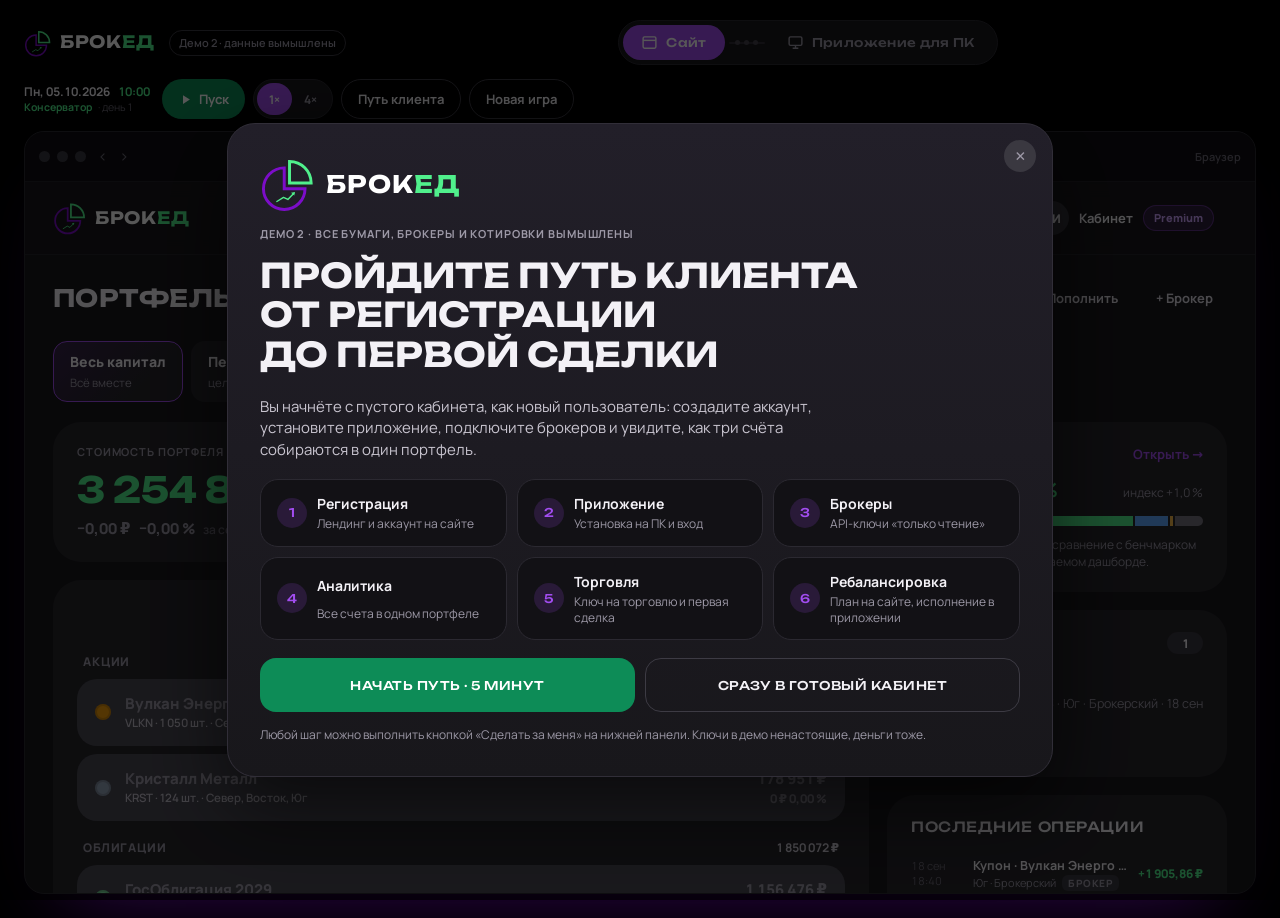
==== index.html @ c108c625 "Демо БРОКЕД: путь клиента от регистрации до первой сделки Co-Authored-By: Claude Opus 5.5 <noreply@a" ====
<!doctype html>
<html lang="ru">
<head>
<meta charset="utf-8">
<meta name="viewport" content="width=device-width,initial-scale=1,viewport-fit=cover">
<title>БрокЕд Демо 2: путь клиента</title>
<meta name="description" content="Интерактивная демонстрация БрокЕд: путь клиента от регистрации до первой сделки, сайт с аналитикой портфеля и приложение для ПК для торговли у нескольких брокеров. Все данные вымышлены.">
<link rel="stylesheet" href="fonts.css">
<link rel="stylesheet" href="app.css">
<link rel="stylesheet" href="journey.css">
</head>
<body>
<div id="app"></div>
<script src="sim.js"></script>
<script src="ui.js"></script>
<script src="web.js"></script>
<script src="desk.js"></script>
<script src="main.js"></script>
</body>
</html>
---- fonts.css ----
/* шрифты лежат рядом, чтобы демо выглядело одинаково и в артефакте, и при открытии HTML-файла */
/* cyrillic */
@font-face {
  font-family: 'JetBrains Mono';
  font-style: normal;
  font-weight: 400;
  font-display: swap;
  src: url(fonts/JetBrainsMono-cyrillic.woff2) format('woff2');
  unicode-range: U+0301, U+0400-045F, U+0490-0491, U+04B0-04B1, U+2116;
}
/* latin */
@font-face {
  font-family: 'JetBrains Mono';
  font-style: normal;
  font-weight: 400;
  font-display: swap;
  src: url(fonts/JetBrainsMono-latin.woff2) format('woff2');
  unicode-range: U+0000-00FF, U+0131, U+0152-0153, U+02BB-02BC, U+02C6, U+02DA, U+02DC, U+0304, U+0308, U+0329, U+2000-206F, U+20AC, U+2122, U+2191, U+2193, U+2212, U+2215, U+FEFF, U+FFFD;
}
/* cyrillic */
@font-face {
  font-family: 'JetBrains Mono';
  font-style: normal;
  font-weight: 600;
  font-display: swap;
  src: url(fonts/JetBrainsMono-cyrillic.woff2) format('woff2');
  unicode-range: U+0301, U+0400-045F, U+0490-0491, U+04B0-04B1, U+2116;
}
/* latin */
@font-face {
  font-family: 'JetBrains Mono';
  font-style: normal;
  font-weight: 600;
  font-display: swap;
  src: url(fonts/JetBrainsMono-latin.woff2) format('woff2');
  unicode-range: U+0000-00FF, U+0131, U+0152-0153, U+02BB-02BC, U+02C6, U+02DA, U+02DC, U+0304, U+0308, U+0329, U+2000-206F, U+20AC, U+2122, U+2191, U+2193, U+2212, U+2215, U+FEFF, U+FFFD;
}
/* cyrillic */
@font-face {
  font-family: 'Manrope';
  font-style: normal;
  font-weight: 400;
  font-display: swap;
  src: url(fonts/Manrope-cyrillic.woff2) format('woff2');
  unicode-range: U+0301, U+0400-045F, U+0490-0491, U+04B0-04B1, U+2116;
}
/* latin */
@font-face {
  font-family: 'Manrope';
  font-style: normal;
  font-weight: 400;
  font-display: swap;
  src: url(fonts/Manrope-latin.woff2) format('woff2');
  unicode-range: U+0000-00FF, U+0131, U+0152-0153, U+02BB-02BC, U+02C6, U+02DA, U+02DC, U+0304, U+0308, U+0329, U+2000-206F, U+20AC, U+2122, U+2191, U+2193, U+2212, U+2215, U+FEFF, U+FFFD;
}
/* cyrillic */
@font-face {
  font-family: 'Manrope';
  font-style: normal;
  font-weight: 500;
  font-display: swap;
  src: url(fonts/Manrope-cyrillic.woff2) format('woff2');
  unicode-range: U+0301, U+0400-045F, U+0490-0491, U+04B0-04B1, U+2116;
}
/* latin */
@font-face {
  font-family: 'Manrope';
  font-style: normal;
  font-weight: 500;
  font-display: swap;
  src: url(fonts/Manrope-latin.woff2) format('woff2');
  unicode-range: U+0000-00FF, U+0131, U+0152-0153, U+02BB-02BC, U+02C6, U+02DA, U+02DC, U+0304, U+0308, U+0329, U+2000-206F, U+20AC, U+2122, U+2191, U+2193, U+2212, U+2215, U+FEFF, U+FFFD;
}
/* cyrillic */
@font-face {
  font-family: 'Manrope';
  font-style: normal;
  font-weight: 600;
  font-display: swap;
  src: url(fonts/Manrope-cyrillic.woff2) format('woff2');
  unicode-range: U+0301, U+0400-045F, U+0490-0491, U+04B0-04B1, U+2116;
}
/* latin */
@font-face {
  font-family: 'Manrope';
  font-style: normal;
  font-weight: 600;
  font-display: swap;
  src: url(fonts/Manrope-latin.woff2) format('woff2');
  unicode-range: U+0000-00FF, U+0131, U+0152-0153, U+02BB-02BC, U+02C6, U+02DA, U+02DC, U+0304, U+0308, U+0329, U+2000-206F, U+20AC, U+2122, U+2191, U+2193, U+2212, U+2215, U+FEFF, U+FFFD;
}
/* cyrillic */
@font-face {
  font-family: 'Manrope';
  font-style: normal;
  font-weight: 700;
  font-display: swap;
  src: url(fonts/Manrope-cyrillic.woff2) format('woff2');
  unicode-range: U+0301, U+0400-045F, U+0490-0491, U+04B0-04B1, U+2116;
}
/* latin */
@font-face {
  font-family: 'Manrope';
  font-style: normal;
  font-weight: 700;
  font-display: swap;
  src: url(fonts/Manrope-latin.woff2) format('woff2');
  unicode-range: U+0000-00FF, U+0131, U+0152-0153, U+02BB-02BC, U+02C6, U+02DA, U+02DC, U+0304, U+0308, U+0329, U+2000-206F, U+20AC, U+2122, U+2191, U+2193, U+2212, U+2215, U+FEFF, U+FFFD;
}
/* cyrillic */
@font-face {
  font-family: 'Manrope';
  font-style: normal;
  font-weight: 800;
  font-display: swap;
  src: url(fonts/Manrope-cyrillic.woff2) format('woff2');
  unicode-range: U+0301, U+0400-045F, U+0490-0491, U+04B0-04B1, U+2116;
}
/* latin */
@font-face {
  font-family: 'Manrope';
  font-style: normal;
  font-weight: 800;
  font-display: swap;
  src: url(fonts/Manrope-latin.woff2) format('woff2');
  unicode-range: U+0000-00FF, U+0131, U+0152-0153, U+02BB-02BC, U+02C6, U+02DA, U+02DC, U+0304, U+0308, U+0329, U+2000-206F, U+20AC, U+2122, U+2191, U+2193, U+2212, U+2215, U+FEFF, U+FFFD;
}
/* cyrillic */
@font-face {
  font-family: 'Unbounded';
  font-style: normal;
  font-weight: 500;
  font-display: swap;
  src: url(fonts/Unbounded-cyrillic.woff2) format('woff2');
  unicode-range: U+0301, U+0400-045F, U+0490-0491, U+04B0-04B1, U+2116;
}
/* latin */
@font-face {
  font-family: 'Unbounded';
  font-style: normal;
  font-weight: 500;
  font-display: swap;
  src: url(fonts/Unbounded-latin.woff2) format('woff2');
  unicode-range: U+0000-00FF, U+0131, U+0152-0153, U+02BB-02BC, U+02C6, U+02DA, U+02DC, U+0304, U+0308, U+0329, U+2000-206F, U+20AC, U+2122, U+2191, U+2193, U+2212, U+2215, U+FEFF, U+FFFD;
}
/* cyrillic */
@font-face {
  font-family: 'Unbounded';
  font-style: normal;
  font-weight: 700;
  font-display: swap;
  src: url(fonts/Unbounded-cyrillic.woff2) format('woff2');
  unicode-range: U+0301, U+0400-045F, U+0490-0491, U+04B0-04B1, U+2116;
}
/* latin */
@font-face {
  font-family: 'Unbounded';
  font-style: normal;
  font-weight: 700;
  font-display: swap;
  src: url(fonts/Unbounded-latin.woff2) format('woff2');
  unicode-range: U+0000-00FF, U+0131, U+0152-0153, U+02BB-02BC, U+02C6, U+02DA, U+02DC, U+0304, U+0308, U+0329, U+2000-206F, U+20AC, U+2122, U+2191, U+2193, U+2212, U+2215, U+FEFF, U+FFFD;
}
---- app.css ----
/* Layout: чёрная сцена; сверху панель демо с переключателем; ниже одно из двух «окон» –
   браузер с сайтом (мягкие панели, крупные скругления) или окно приложения (плотный терминал). */
:root {
  --bg: #000000;
  --site: #19181C;  --card: #27262B;  --card-2: #313036;  --line: #3A3840;
  --term: #0B0A0E;  --pane: #121116;  --pane-2: #1A1920;  --tline: #25232C;
  --text: #F3F1F6;  --muted: #9D99A7;  --faint: #6C6875;
  --purple: #7C0DC9; --violet: #A24DF0; --violet-soft: rgba(162, 77, 240, .16);
  --green: #50F08C; --green-btn: #0D8C57; --green-soft: rgba(80, 240, 140, .12);
  --red: #FF5A6E; --red-soft: rgba(255, 90, 110, .13); --amber: #F7B84B; --blue: #5EA8FF;
  --f-display: 'Unbounded', 'Manrope', system-ui, sans-serif;
  --f-body: 'Manrope', system-ui, -apple-system, 'Segoe UI', Roboto, sans-serif;
  --f-mono: 'JetBrains Mono', ui-monospace, SFMono-Regular, Menlo, Consolas, monospace;
  --r-card: 28px; --r-btn: 16px;
  --frame-h: clamp(660px, calc(100vh - 96px), 1000px);
  color-scheme: dark;
}
[hidden] { display: none !important; }
html, body { background: var(--bg); color: var(--text); height: auto; }
body { font-family: var(--f-body); font-size: 14px; line-height: 1.45; -webkit-font-smoothing: antialiased; }
button, input, select { font: inherit; color: inherit; }
button { cursor: pointer; background: none; border: 0; padding: 0; }
button:disabled { cursor: not-allowed; opacity: .45; }
:focus-visible { outline: 2px solid var(--green); outline-offset: 2px; }
h1, h2, h3, h4 { margin: 0; text-wrap: balance; }
p { margin: 0; }
.num { font-variant-numeric: tabular-nums; }
.up { color: var(--green); } .down { color: var(--red); } .flat { color: var(--muted); } .warn { color: var(--amber); }
.muted { color: var(--muted); } .small { font-size: 12px; } .center { text-align: center; }
.eyebrow { display: block; font-size: 11px; font-weight: 700; letter-spacing: .08em; text-transform: uppercase; color: var(--muted); }
.empty { color: var(--muted); padding: 18px 4px; text-align: center; }
.link { color: var(--violet); font-weight: 700; font-size: 13px; }
.link:hover { color: #C18BFF; }
.sr-only { position: absolute; width: 1px; height: 1px; overflow: hidden; clip: rect(0 0 0 0); }
.wordmark { font-family: var(--f-display); font-weight: 700; letter-spacing: .04em; font-size: 17px; color: #fff; }
.wordmark b { color: var(--green); font-weight: 700; }
#app { padding-inline: 16px; padding-block: 0 16px; max-width: 1560px; margin: 0 auto; }

/* ---------- панель демо ---------- */
.demo-bar { display: flex; align-items: center; gap: 14px; flex-wrap: wrap; padding-block: 12px; position: sticky; top: env(safe-area-inset-top, 0px); z-index: 30; background: var(--bg); }
.db-brand { display: flex; align-items: center; gap: 8px; }
.db-demo { margin-left: 6px; font-size: 11px; font-weight: 700; padding: 4px 9px; border-radius: 99px; color: var(--amber); background: rgba(247, 184, 75, .12); border: 1px solid rgba(247, 184, 75, .35); white-space: nowrap; }
.db-switch { display: flex; align-items: center; gap: 0; margin-inline: auto; background: #141317; border: 1px solid #2B2931; border-radius: 99px; padding: 4px; }
.db-switch > button { display: flex; align-items: center; gap: 8px; padding: 9px 18px; border-radius: 99px; font-family: var(--f-display); font-size: 12px; font-weight: 500; letter-spacing: .03em; color: var(--muted); position: relative; transition: background .2s, color .2s; }
.db-switch > button svg { width: 17px; height: 17px; }
.db-switch > button.on { background: var(--violet); color: #fff; }
.db-switch > button:not(.on):hover { color: #fff; }
.db-switch em { position: absolute; top: -4px; right: -2px; min-width: 18px; height: 18px; border-radius: 9px; background: var(--green); color: #052; font: 700 11px/18px var(--f-body); text-align: center; padding: 0 5px; }
.sync-link { display: flex; gap: 4px; padding: 0 10px; }
.sync-link i { width: 5px; height: 5px; border-radius: 50%; background: #3B3942; }
.sync-link.pulse i { animation: syncdot .9s ease-out; }
.sync-link.pulse i:nth-child(2) { animation-delay: .12s; } .sync-link.pulse i:nth-child(3) { animation-delay: .24s; }
@keyframes syncdot { 0% { background: #3B3942; transform: scale(1); } 40% { background: var(--green); transform: scale(1.7); } 100% { background: #3B3942; transform: scale(1); } }
.db-ctl { display: flex; align-items: center; gap: 8px; flex-wrap: wrap; }
.db-clock { display: grid; grid-template-columns: auto auto; column-gap: 8px; align-items: baseline; font-size: 12px; padding-right: 4px; }
.db-clock b { font-weight: 700; } .db-clock span { color: var(--green); font-family: var(--f-mono); font-weight: 600; }
.db-clock small { grid-column: 1 / -1; color: var(--faint); font-size: 10.5px; display: flex; align-items: center; gap: 6px; }
.db-clock small i { display: block; height: 3px; background: var(--violet); border-radius: 2px; max-width: 70px; flex: none; }
.db-btn { display: inline-flex; align-items: center; gap: 6px; height: 34px; padding: 0 13px; border-radius: 10px; background: var(--green-btn); color: #fff; font-weight: 700; font-size: 12.5px; }
.db-btn svg { width: 15px; height: 15px; }
.db-btn.ghost { background: #1A191E; border: 1px solid #2D2B33; color: var(--text); }
.db-btn.ghost:hover { border-color: var(--violet); }
.db-speed { display: inline-flex; background: #1A191E; border: 1px solid #2D2B33; border-radius: 10px; padding: 3px; }
.db-speed button { height: 26px; padding: 0 9px; border-radius: 7px; font-weight: 700; font-size: 12px; color: var(--muted); }
.db-speed button.on { background: #34323A; color: #fff; }

/* ---------- сцена и окна ---------- */
.stage { position: relative; }
.stage.flip > section:not([hidden]) { animation: flipin .32s cubic-bezier(.2, .8, .2, 1); }
@keyframes flipin { from { opacity: 0; transform: translateY(8px) scale(.995); } to { opacity: 1; transform: none; } }
.browser, .appwin { position: relative; height: var(--frame-h); display: flex; flex-direction: column; overflow: hidden; }

/* браузер */
.browser { border-radius: 16px; border: 1px solid #2A2930; background: var(--site); box-shadow: 0 30px 80px -40px rgba(124, 13, 201, .5); }
.br-bar { display: flex; align-items: center; gap: 12px; padding: 9px 14px; background: #0F0E12; border-bottom: 1px solid #222027; flex: none; }
.br-dots, .aw-dots { display: flex; gap: 7px; }
.br-dots i, .aw-dots i { width: 11px; height: 11px; border-radius: 50%; background: #3A3841; }
.br-nav { color: var(--faint); font-size: 16px; letter-spacing: 4px; }
.br-url { flex: 1; max-width: 520px; margin-inline: auto; display: flex; align-items: center; gap: 8px; background: #1C1B20; border-radius: 9px; padding: 6px 12px; font-size: 13px; color: var(--muted); min-width: 0; }
.br-url svg { color: var(--green); flex: none; }
.br-url span { white-space: nowrap; overflow: hidden; text-overflow: ellipsis; } .br-url b { color: var(--text); font-weight: 600; }
.br-kind, .aw-kind { font-size: 11px; color: var(--faint); font-weight: 600; }
.site { flex: 1; overflow: auto; position: relative; }
.site-head { position: sticky; top: 0; z-index: 5; display: flex; align-items: center; gap: 18px; padding: 14px 28px; background: rgba(25, 24, 28, .92); backdrop-filter: blur(8px); border-bottom: 1px solid #25242A; }
.site-logo { display: flex; align-items: center; gap: 8px; text-decoration: none; }
.site-nav { display: flex; gap: 4px; margin-inline: auto; flex-wrap: wrap; }
.site-nav button { font-family: var(--f-display); font-size: 12.5px; font-weight: 500; text-transform: uppercase; letter-spacing: .04em; padding: 9px 16px; border-radius: 99px; color: #D9D6DE; }
.site-nav button:hover { color: #fff; background: #26252A; }
.site-nav button.on { background: #45434B; color: #fff; }
.site-user { display: flex; align-items: center; gap: 10px; }
.plan-badge { font-size: 11px; font-weight: 800; padding: 4px 10px; border-radius: 99px; background: var(--violet-soft); color: #CDA3FF; border: 1px solid rgba(162, 77, 240, .4); }
.avatar { width: 34px; height: 34px; border-radius: 50%; display: grid; place-items: center; background: #36343C; font-weight: 800; font-size: 12px; }
.site-view { padding: 22px 28px 40px; max-width: 1240px; margin: 0 auto; display: flex; flex-direction: column; gap: 18px; }

/* общие элементы сайта */
.btn-g { display: inline-flex; align-items: center; justify-content: center; gap: 8px; min-height: 46px; padding: 0 24px; border-radius: var(--r-btn); background: var(--green-btn); color: #fff; font-family: var(--f-display); font-size: 12px; font-weight: 500; text-transform: uppercase; letter-spacing: .04em; transition: background .15s, transform .15s; }
.btn-g:hover:not(:disabled) { background: #10A566; }
.btn-g:active:not(:disabled) { transform: translateY(1px); }
.btn-g.ghost { background: transparent; border: 1.5px solid #3D3B44; color: var(--text); }
.btn-g.ghost:hover:not(:disabled) { border-color: var(--green); background: transparent; }
.btn-g.big { min-height: 54px; padding: 0 28px; }
.btn-g.sm { min-height: 36px; padding: 0 16px; font-size: 11px; }
.btn-g.wide { width: 100%; }
.card { background: var(--card); border-radius: var(--r-card); padding: 22px 24px; min-width: 0; }
.card.flush { padding: 6px 0; overflow: hidden; }
.card-head { display: flex; align-items: center; gap: 12px; justify-content: space-between; margin-bottom: 14px; flex-wrap: wrap; }
.card-head.center { justify-content: center; }
.card-head h2, .page-head h2 { font-family: var(--f-display); font-size: 14px; font-weight: 500; text-transform: uppercase; letter-spacing: .04em; }
.count { min-width: 22px; height: 22px; padding: 0 7px; border-radius: 11px; background: #3A3840; font-size: 12px; font-weight: 800; display: grid; place-items: center; }
.seg { display: inline-flex; gap: 2px; background: #1E1D22; border-radius: 99px; padding: 3px; flex-wrap: wrap; }
.seg button { padding: 7px 14px; border-radius: 99px; font-size: 12.5px; font-weight: 700; color: var(--muted); }
.seg button:hover { color: #fff; }
.seg button.on { background: var(--violet); color: #fff; }
.seg.pills { background: transparent; gap: 6px; }
.seg.pills button { text-transform: uppercase; letter-spacing: .04em; font-size: 12px; }
.seg.small button { padding: 5px 11px; font-size: 11.5px; }
.page-head { display: flex; align-items: flex-end; justify-content: space-between; gap: 16px; flex-wrap: wrap; }
.page-head h1 { font-family: var(--f-display); font-weight: 700; font-size: clamp(22px, 2.6vw, 30px); text-transform: uppercase; letter-spacing: .02em; margin-top: 4px; }
.lead { color: #C9C5D0; max-width: 68ch; margin-top: 8px; font-size: 15px; }

/* портфель */
.w-top { display: flex; align-items: center; justify-content: space-between; gap: 16px; flex-wrap: wrap; }
.w-actions { display: flex; gap: 10px; flex-wrap: wrap; }
.w-pf-name { text-align: right; } .w-pf-name b { font-family: var(--f-display); font-size: 15px; font-weight: 500; }
.w-filters { display: flex; flex-direction: column; gap: 8px; }
.frow { display: flex; align-items: center; gap: 6px 10px; flex-wrap: wrap; }
.flabel { font-size: 11px; font-weight: 700; text-transform: uppercase; letter-spacing: .07em; color: var(--faint); width: 140px; flex: none; }
.fgroup { display: inline-flex; align-items: center; gap: 4px; padding: 3px; border-radius: 99px; background: #201F24; }
.fchip { padding: 6px 12px; border-radius: 99px; font-size: 12.5px; font-weight: 600; color: var(--muted); border: 1px solid transparent; white-space: nowrap; }
.fchip:hover { color: #fff; }
.fchip.on { background: #3A3841; color: #fff; }
.fchip.broker { font-weight: 800; color: var(--c); }
.fchip.broker::before { content: ''; display: inline-block; width: 8px; height: 8px; border-radius: 50%; background: var(--c); margin-right: 6px; }
.fchip.cls { background: #201F24; }
.fchip.cls.on { background: color-mix(in srgb, var(--c) 22%, #201F24); border-color: color-mix(in srgb, var(--c) 55%, transparent); color: #fff; }
.fchip.nosync { color: var(--faint); text-decoration: line-through; text-decoration-color: rgba(255, 255, 255, .25); }
.freset { font-size: 12px; font-weight: 700; color: var(--violet); padding: 6px 8px; }
.w-grid { display: grid; grid-template-columns: minmax(0, 1fr) 340px; gap: 18px; align-items: start; }
.w-main, .w-side { display: flex; flex-direction: column; gap: 18px; min-width: 0; }
.stats { display: grid; grid-template-columns: minmax(220px, auto) 1fr; gap: 20px 32px; align-items: center; }
.st-value { font-family: var(--f-display); font-weight: 700; font-size: clamp(26px, 3vw, 36px); color: var(--green); margin-top: 4px; letter-spacing: -.01em; white-space: nowrap; }
.st-chg { font-weight: 800; font-size: 15px; margin-top: 2px; } .st-chg span { margin-left: 6px; } .st-chg em { font-style: normal; font-weight: 600; color: var(--faint); font-size: 12px; margin-left: 4px; }
.st-chg.flat { color: var(--muted); }
.st-grid { display: grid; grid-template-columns: repeat(3, minmax(0, 1fr)); gap: 14px 18px; }
.st { display: flex; flex-direction: column; gap: 2px; min-width: 0; }
.st span { font-size: 11.5px; color: var(--muted); font-weight: 600; }
.st b { font-size: 16px; font-weight: 800; white-space: nowrap; }
.st small { color: var(--faint); font-size: 11.5px; }
.legend { display: flex; gap: 16px; flex-wrap: wrap; align-items: center; font-size: 12px; color: #CFCBD6; margin: -4px 0 8px; }
.legend span { display: inline-flex; align-items: center; gap: 6px; }
.legend i { display: inline-block; width: 16px; height: 3px; border-radius: 2px; }
.legend .leg-note { color: var(--faint); margin-left: auto; }
.chart-wrap { position: relative; height: 270px; background: #1D1C21; border-radius: 16px; padding: 6px; }
.chart-wrap.small { height: 220px; }
.chart-wrap canvas { width: 100%; height: 100%; display: block; }
.chart-tip { position: absolute; pointer-events: none; background: #0F0E12; border: 1px solid #36343C; border-radius: 10px; padding: 8px 10px; font-size: 12px; min-width: 170px; box-shadow: 0 8px 24px rgba(0, 0, 0, .5); }
.chart-tip div { display: flex; align-items: center; gap: 6px; } .chart-tip i { width: 8px; height: 8px; border-radius: 50%; }
.chart-tip b { margin-left: auto; padding-left: 12px; font-variant-numeric: tabular-nums; }
.tip-date { color: var(--muted); margin-bottom: 4px; font-weight: 700; }
.periods { display: grid; grid-template-columns: repeat(4, 1fr); gap: 6px; margin-top: 12px; }
.periods button { display: flex; flex-direction: column; align-items: center; gap: 2px; padding: 8px 6px; border-radius: 12px; font-size: 11.5px; font-weight: 700; text-transform: uppercase; letter-spacing: .04em; color: var(--muted); }
.periods button b { font-size: 13px; letter-spacing: 0; }
.periods button.on { background: var(--purple); color: #fff; }
.periods button.on b { color: #fff; }
.pgroup + .pgroup { margin-top: 18px; }
.pgroup-h { display: flex; justify-content: space-between; align-items: baseline; padding: 0 6px 8px; font-size: 12px; font-weight: 800; text-transform: uppercase; letter-spacing: .07em; color: var(--muted); }
.pgroup-h b { color: #CFCBD6; letter-spacing: 0; }
.pcard { width: 100%; display: flex; align-items: center; gap: 14px; text-align: left; padding: 14px 18px; border-radius: 20px; background: #4A4953; margin-bottom: 8px; transition: transform .15s, filter .15s; }
.pcard:hover { transform: translateX(2px); filter: brightness(1.08); }
.pcard.up { background: linear-gradient(90deg, #4C4B55 0%, #23472F 100%); }
.pcard.down { background: linear-gradient(90deg, #4C4B55 0%, #532228 100%); }
.pdot { width: 16px; height: 16px; border-radius: 50%; flex: none; box-shadow: inset 0 0 0 2px rgba(0, 0, 0, .15); }
.pdot.big { width: 28px; height: 28px; }
.pname { flex: 1; min-width: 0; display: flex; flex-direction: column; }
.pname b { font-weight: 800; font-size: 15px; white-space: nowrap; overflow: hidden; text-overflow: ellipsis; }
.pname small { font-size: 11.5px; color: #C2BECA; font-weight: 600; white-space: nowrap; overflow: hidden; text-overflow: ellipsis; }
.pval { display: flex; flex-direction: column; align-items: flex-end; flex: none; }
.pval b { font-weight: 800; font-size: 15px; } .pval small { font-weight: 800; font-size: 12px; }
.pval small.up { color: #52FF8F; } .pval small.down { color: #FF4D63; }
.struct { display: flex; flex-direction: column; align-items: center; gap: 14px; margin-top: 12px; }
.donut { width: 200px; max-width: 100%; height: auto; }
.donut-big { fill: var(--text); font: 700 20px var(--f-display); }
.donut-small { fill: var(--muted); font: 600 11px var(--f-body); }
.slist { list-style: none; margin: 0; padding: 0; width: 100%; display: flex; flex-direction: column; gap: 6px; }
.slist li { display: flex; align-items: center; gap: 8px; font-size: 13px; }
.slist i, .bdot { width: 10px; height: 10px; border-radius: 3px; flex: none; display: inline-block; }
.bdot { border-radius: 50%; margin-right: 8px; vertical-align: -1px; }
.slist span { flex: 1; min-width: 0; overflow: hidden; text-overflow: ellipsis; white-space: nowrap; color: #D7D3DD; }
.slist b { font-weight: 800; }
.hint { border-left: 3px solid var(--blue); padding: 8px 0 8px 12px; margin-bottom: 10px; }
.hint.warn { border-color: var(--amber); } .hint.good { border-color: var(--green); } .hint.bad { border-color: var(--red); }
.hint b { font-size: 13.5px; } .hint p { color: var(--muted); font-size: 12.5px; margin: 2px 0 4px; }
.feed, .news { list-style: none; margin: 0; padding: 0; }
.feed li { display: grid; grid-template-columns: 52px minmax(0, 1fr) auto; gap: 10px; padding: 9px 0; border-top: 1px solid #333138; align-items: center; font-size: 12.5px; }
.feed li:first-child { border-top: 0; }
.feed li.fresh { animation: fresh 2.4s ease-out; border-radius: 10px; }
@keyframes fresh { 0%, 30% { background: rgba(80, 240, 140, .18); } 100% { background: transparent; } }
.fd { color: var(--faint); font-size: 11px; line-height: 1.3; font-variant-numeric: tabular-nums; }
.ft { display: flex; flex-direction: column; min-width: 0; } .ft b { font-weight: 700; overflow: hidden; text-overflow: ellipsis; white-space: nowrap; }
.ft small { color: var(--muted); font-size: 11px; }
.fa { font-weight: 800; white-space: nowrap; text-align: right; font-size: 12px; }
.src { font-size: 10px; font-weight: 800; text-transform: uppercase; letter-spacing: .05em; padding: 1px 6px; border-radius: 6px; background: #3A3840; color: var(--muted); margin-left: 4px; }
.src.app { background: var(--violet-soft); color: #D3AEFF; }
.news li { display: flex; gap: 12px; align-items: baseline; padding: 8px 0; border-top: 1px solid #333138; font-size: 13px; }
.news li:first-child { border-top: 0; }
.news li.up::before, .news li.down::before { content: '▲'; color: var(--green); font-size: 9px; }
.news li.down::before { content: '▼'; color: var(--red); }
.news .fd { white-space: nowrap; min-width: 82px; }

/* рынки */
.search input { width: 260px; max-width: 100%; height: 42px; border-radius: 12px; border: 1px solid #3A3840; background: #201F24; padding: 0 14px; }
.table-scroll { overflow-x: auto; }
.mk-table { width: 100%; border-collapse: collapse; font-size: 13.5px; }
.mk-table th { text-align: left; font-size: 11px; text-transform: uppercase; letter-spacing: .06em; color: var(--faint); font-weight: 700; padding: 12px 18px; }
.mk-table td { padding: 10px 18px; border-top: 1px solid #333138; }
.mk-table tbody tr { cursor: pointer; } .mk-table tbody tr:hover { background: #2E2D33; }
.r { text-align: right; } .c { text-align: center; }
.mk-name { display: flex; align-items: center; gap: 12px; } .mk-name span { display: flex; flex-direction: column; } .mk-name b { font-weight: 800; } .mk-name small { color: var(--muted); font-size: 11.5px; }
.mk-table .num { font-weight: 700; }
.spark { display: inline-block; vertical-align: middle; }

/* ребалансировка */
.reb-grid { display: grid; grid-template-columns: minmax(0, 1.15fr) minmax(0, 1fr); gap: 18px; align-items: start; }
.tg-table, .ba-table, .plan-table { width: 100%; border-collapse: collapse; font-size: 13.5px; }
.tg-table th, .ba-table th, .plan-table th { font-size: 11px; text-transform: uppercase; letter-spacing: .06em; color: var(--faint); font-weight: 700; padding: 6px 8px; text-align: left; }
.tg-table td, .ba-table td, .plan-table td { padding: 9px 8px; border-top: 1px solid #333138; }
.tg-table .r, .ba-table .r, .plan-table .r { text-align: right; } .tg-table .c { text-align: center; }
.stepper { display: inline-flex; align-items: center; background: #1E1D22; border-radius: 10px; border: 1px solid #38363E; }
.stepper button { width: 30px; height: 32px; font-size: 16px; font-weight: 700; color: var(--muted); }
.stepper button:hover { color: #fff; }
.stepper input { width: 48px; height: 32px; text-align: center; background: transparent; border: 0; font-weight: 800; -moz-appearance: textfield; }
.stepper input::-webkit-outer-spin-button, .stepper input::-webkit-inner-spin-button { -webkit-appearance: none; margin: 0; }
.tg-foot { display: flex; justify-content: space-between; align-items: center; gap: 10px; flex-wrap: wrap; margin: 14px 0 10px; font-size: 13px; font-weight: 700; }
.ok { color: var(--green); } .err-t { color: var(--red); }
#reb-calc { margin-top: 12px; }
.ba { display: flex; align-items: center; justify-content: space-around; gap: 8px; text-align: center; }
.ba .donut { width: 150px; } .ba.single .donut { width: 180px; }
.ba-arrow { font-size: 26px; color: var(--violet); }
.ba-table { margin-top: 12px; }
.ba-note { margin-top: 12px; font-size: 13px; color: #CFCBD6; } .ba-note b { color: var(--green); }
.tag { display: inline-block; font-size: 11px; font-weight: 800; text-transform: uppercase; padding: 3px 8px; border-radius: 7px; }
.tag.buy { background: var(--green-soft); color: var(--green); } .tag.sell { background: var(--red-soft); color: var(--red); }
.plan-foot { display: flex; align-items: center; gap: 18px; flex-wrap: wrap; margin-top: 16px; font-size: 13px; color: var(--muted); }
.plan-foot b { color: var(--text); } .plan-foot .btn-g { margin-left: auto; }
.disclaimer { margin-top: 12px; font-size: 11.5px; color: var(--faint); }

/* тарифы */
.tariffs { display: grid; grid-template-columns: repeat(3, minmax(0, 1fr)); gap: 18px; }
.tariff { position: relative; display: flex; flex-direction: column; gap: 14px; }
.tariff h2 { font-family: var(--f-display); font-size: 20px; font-weight: 700; }
.tariff.hot { background: linear-gradient(160deg, #3A1D57 0%, var(--card) 60%); box-shadow: inset 0 0 0 1.5px rgba(162, 77, 240, .6); }
.tag-hot { position: absolute; top: 18px; right: 18px; font-size: 11px; font-weight: 800; background: var(--green); color: #052; padding: 3px 9px; border-radius: 99px; }
.price b { font-family: var(--f-display); font-size: 30px; }
.price { color: var(--muted); }
.tariff ul { list-style: none; padding: 0; margin: 0; display: flex; flex-direction: column; gap: 8px; flex: 1; font-size: 13.5px; }
.tariff li { padding-left: 22px; position: relative; } .tariff li::before { position: absolute; left: 0; font-weight: 800; }
.tariff li.yes::before { content: '✓'; color: var(--green); } .tariff li.no { color: var(--faint); } .tariff li.no::before { content: '–'; }

/* ---------- модальные окна ---------- */
.modal-wrap { position: fixed; inset: 0; z-index: 60; background: rgba(0, 0, 0, .66); display: grid; place-items: center; padding: 16px; animation: fadein .2s; }
.browser > .modal-wrap, .appwin > .modal-wrap { position: absolute; z-index: 20; }
@keyframes fadein { from { opacity: 0; } }
.modal { position: relative; width: min(460px, 100%); max-height: calc(100% - 8px); overflow: auto; background: var(--card); border-radius: 24px; padding: 26px; display: flex; flex-direction: column; gap: 14px; box-shadow: 0 30px 80px rgba(0, 0, 0, .6); }
.modal-wrap.wide .modal { width: min(780px, 100%); }
.modal-x { position: absolute; top: 14px; right: 16px; width: 32px; height: 32px; border-radius: 50%; font-size: 22px; color: var(--muted); background: #35333B; line-height: 1; }
.modal-x:hover { color: #fff; }
.modal h3 { font-family: var(--f-display); font-size: 17px; font-weight: 500; padding-right: 36px; }
.fld { display: flex; flex-direction: column; gap: 6px; font-size: 12px; font-weight: 700; color: var(--muted); }
.fld select, .fld input { height: 44px; border-radius: 12px; border: 1px solid #3A3840; background: #1E1D22; padding: 0 12px; font-size: 14px; color: var(--text); }
.err { color: var(--red); font-size: 13px; font-weight: 600; }
.m-actions { display: flex; justify-content: flex-end; align-items: center; gap: 12px; flex-wrap: wrap; margin-top: 4px; }
.m-actions .muted { margin-right: auto; }
.am-head { display: flex; align-items: center; gap: 14px; flex-wrap: wrap; padding-right: 30px; }
.am-head > div:nth-child(2) { flex: 1; min-width: 160px; }
.am-price { display: flex; flex-direction: column; align-items: flex-end; } .am-price b { font-family: var(--f-display); font-size: 22px; } .am-price span { font-weight: 800; font-size: 13px; }
.am-metrics { display: grid; grid-template-columns: repeat(4, minmax(0, 1fr)); gap: 10px; }
.am-metrics div { background: #1E1D22; border-radius: 14px; padding: 10px 12px; display: flex; flex-direction: column; gap: 2px; min-width: 0; }
.am-metrics span { font-size: 11px; color: var(--muted); font-weight: 600; } .am-metrics b { font-size: 14px; overflow-wrap: anywhere; }
.am-cols { display: grid; grid-template-columns: 1fr 1fr; gap: 18px; }
.am-cols h4 { font-size: 12px; text-transform: uppercase; letter-spacing: .07em; color: var(--muted); margin-bottom: 6px; }
.am-row { display: flex; justify-content: space-between; gap: 10px; padding: 7px 0; border-top: 1px solid #35333A; font-size: 13px; }
.am-row.off { color: var(--faint); } .am-row b { font-weight: 700; text-align: right; }

/* стартовый экран */
.intro-wrap .modal { width: min(760px, 100%); background: linear-gradient(180deg, #221F29 0%, #18171B 100%); border: 1px solid #312E38; padding: 32px; }
.intro { display: flex; flex-direction: column; gap: 14px; }
.intro-logo { display: flex; align-items: center; gap: 10px; } .intro-logo .wordmark { font-size: 24px; }
.intro h2 { font-family: var(--f-display); font-weight: 700; font-size: clamp(22px, 3.4vw, 34px); line-height: 1.15; text-transform: uppercase; }
.intro-card { background: #121115; border: 1px solid #2B2931; border-radius: 22px; padding: 20px; display: flex; flex-direction: column; gap: 10px; }
.ic-top { display: flex; justify-content: space-between; gap: 16px; flex-wrap: wrap; margin-bottom: 4px; }
.ic-top h3 { font-family: var(--f-display); font-size: 22px; color: var(--violet); padding: 0; margin: 2px 0 4px; }
.ic-top p { color: var(--muted); font-size: 13px; max-width: 40ch; }
.ic-val { text-align: right; } .ic-val b { display: block; font-family: var(--f-display); font-size: 24px; color: var(--green); } .ic-val small { font-weight: 800; }
.ibar { display: flex; height: 12px; border-radius: 6px; overflow: hidden; gap: 2px; }
.ibar i { display: block; min-width: 3px; }
.ilegend { list-style: none; padding: 0; margin: 0 0 6px; display: flex; flex-wrap: wrap; gap: 4px 14px; font-size: 12px; color: #CFCBD6; }
.ilegend i { display: inline-block; width: 8px; height: 8px; border-radius: 2px; margin-right: 5px; }
.intro-card .link { align-self: flex-start; }
.intro-go { display: flex; gap: 10px; flex-wrap: wrap; } .intro-go .btn-g { flex: 1 1 240px; }

/* всплывашки */
.toasts { position: absolute; right: 16px; bottom: 16px; z-index: 15; display: flex; flex-direction: column; gap: 8px; align-items: flex-end; pointer-events: none; width: min(360px, calc(100% - 32px)); }
.toast { pointer-events: auto; background: #2E2C33; border: 1px solid #423F48; border-left: 4px solid var(--blue); border-radius: 14px; padding: 11px 14px; font-size: 13px; box-shadow: 0 12px 30px rgba(0, 0, 0, .5); animation: tin .3s cubic-bezier(.2, .8, .2, 1); width: 100%; }
.toast.good { border-left-color: var(--green); } .toast.bad { border-left-color: var(--red); } .toast.warn { border-left-color: var(--amber); }
.toast.sync { border-left-color: var(--violet); background: linear-gradient(90deg, #3A2152, #2E2C33 70%); }
.toast.out { opacity: 0; transform: translateX(16px); transition: .3s; }
@keyframes tin { from { opacity: 0; transform: translateY(10px); } }
.toasts.desk { bottom: 44px; } .toasts.desk .toast { background: #17161C; border-color: #2A2830; border-radius: 8px; font-size: 12.5px; }

/* ---------- приложение для ПК ---------- */
.appwin { border-radius: 12px; background: var(--term); border: 1px solid #2A2832; box-shadow: 0 30px 80px -40px rgba(80, 240, 140, .28); font-size: 12.5px; }
.appwin .num { font-family: var(--f-mono); }
.aw-title { display: flex; align-items: center; gap: 12px; padding: 8px 12px; background: #050407; border-bottom: 1px solid var(--tline); flex: none; }
.aw-name { display: flex; align-items: center; gap: 7px; font-weight: 800; font-size: 12.5px; }
.aw-lic { font-size: 10.5px; font-weight: 700; color: var(--faint); }
.aw-spacer { flex: 1; }
.aw-sync { display: flex; align-items: center; gap: 6px; font-size: 11px; color: var(--muted); font-weight: 600; }
.aw-sync i { width: 7px; height: 7px; border-radius: 50%; background: var(--green); box-shadow: 0 0 0 0 rgba(80, 240, 140, .6); }
.aw-sync.pulse i { animation: ping 1s ease-out; }
@keyframes ping { 0% { box-shadow: 0 0 0 0 rgba(80, 240, 140, .7); } 100% { box-shadow: 0 0 0 10px rgba(80, 240, 140, 0); } }
.aw-body { flex: 1; display: flex; min-height: 0; }
.aw-side { width: 52px; flex: none; display: flex; flex-direction: column; align-items: center; gap: 6px; padding: 10px 0; background: #070609; border-right: 1px solid var(--tline); position: relative; z-index: 4; }
.aw-side button { position: relative; width: 38px; height: 38px; display: grid; place-items: center; border-radius: 9px; color: var(--faint); }
.aw-side .tip { position: absolute; left: 46px; top: 50%; transform: translateY(-50%); white-space: nowrap; background: #24222B; color: var(--text); font-size: 11.5px; font-weight: 700; padding: 5px 9px; border-radius: 6px; pointer-events: none; opacity: 0; transition: opacity .15s; }
.aw-side button:hover .tip, .aw-side button:focus-visible .tip { opacity: 1; }
.aw-side svg { width: 20px; height: 20px; }
.aw-side button:hover { color: var(--text); background: #141318; }
.aw-side button.on { color: #fff; background: #1D1A26; }
.aw-side button.on::before { content: ''; position: absolute; left: -7px; top: 9px; bottom: 9px; width: 3px; border-radius: 2px; background: var(--green); }
.aw-side em { position: absolute; top: 1px; right: 1px; min-width: 16px; height: 16px; border-radius: 8px; background: var(--violet); color: #fff; font: 700 10px/16px var(--f-body); padding: 0 4px; }
.aw-main { flex: 1; min-width: 0; overflow: auto; position: relative; }
.aw-status { display: flex; gap: 18px; align-items: center; padding: 6px 12px; border-top: 1px solid var(--tline); background: #050407; color: var(--muted); font-size: 11px; flex: none; overflow: hidden; white-space: nowrap; }
.aw-status b { color: var(--text); font-weight: 600; }
.aw-status .sp { flex: 1; }
.dot { display: inline-block; width: 7px; height: 7px; border-radius: 50%; margin-right: 6px; } .dot.ok { background: var(--green); }

.pane { background: var(--pane); min-width: 0; min-height: 0; display: flex; flex-direction: column; }
.pane-h { display: flex; align-items: center; justify-content: space-between; gap: 8px; padding: 10px 12px; border-bottom: 1px solid var(--tline); font-size: 12px; font-weight: 700; color: var(--muted); flex: none; }
.seg.tiny { background: var(--term); border-radius: 7px; padding: 2px; }
.seg.tiny button { border-radius: 5px; padding: 4px 10px; font-size: 11.5px; text-transform: none; letter-spacing: 0; }
.seg.tiny button.on { background: #2A2832; }
.term { height: 100%; display: grid; grid-template-columns: minmax(0, 1fr) 316px; background: var(--term); }
.t-main { display: grid; grid-template-columns: minmax(0, 1fr); grid-template-rows: auto auto minmax(0, 1fr) 232px; min-width: 0; min-height: 0; }
.term.bt-closed .t-main { grid-template-rows: auto auto minmax(0, 1fr) 38px; }
.t-head { display: flex; align-items: center; gap: 14px; padding: 12px 16px 8px; flex-wrap: wrap; }
.t-sym { display: flex; align-items: center; gap: 8px; padding: 6px 10px 6px 8px; margin-left: -8px; border-radius: 8px; color: var(--text); }
.t-sym:hover { background: var(--pane-2); }
.t-sym b { font-size: 17px; font-weight: 800; letter-spacing: .01em; }
.t-sym span { color: var(--muted); font-size: 12.5px; font-weight: 600; }
.t-sym svg { color: var(--faint); }
.t-px { font-size: 20px; font-weight: 600; }
.t-chg { font-size: 12.5px; white-space: pre; }
.t-sp { flex: 1; }
.t-q { display: flex; align-items: center; gap: 6px; }
.q { display: flex; flex-direction: column; align-items: flex-start; gap: 1px; min-width: 112px; padding: 6px 14px; border-radius: 8px; transition: background .15s; }
.q small { font-size: 10.5px; font-weight: 700; letter-spacing: .04em; text-transform: uppercase; opacity: .85; }
.q b { font-size: 15px; font-weight: 600; }
.q.sell { background: rgba(255, 90, 110, .12); color: #FF8A98; } .q.sell:hover { background: rgba(255, 90, 110, .22); }
.q.buy { background: rgba(80, 240, 140, .12); color: #7BF5A8; } .q.buy:hover { background: rgba(80, 240, 140, .22); }
.t-spread { font-size: 10.5px; color: var(--faint); min-width: 26px; text-align: center; }
.t-tools { display: flex; align-items: center; gap: 4px; padding: 0 16px 6px; }
.t-tools .tf, .t-tools button { font-size: 11.5px; font-weight: 700; padding: 4px 9px; border-radius: 6px; color: var(--faint); }
.t-tools .tf { color: var(--text); background: var(--pane-2); }
.t-tools button:hover { color: var(--text); background: var(--pane-2); }
.t-tools button.on.ma20 { color: var(--violet); } .t-tools button.on.ma50 { color: var(--blue); }
.t-tools button.on::before { content: ''; display: inline-block; width: 10px; height: 2px; background: currentColor; vertical-align: middle; margin-right: 6px; border-radius: 1px; }
.t-meta { margin-left: auto; color: var(--faint); font-size: 11.5px; }
.t-chart { position: relative; min-height: 0; margin: 0 4px 0 8px; }
.t-chart canvas { position: absolute; inset: 0; width: 100%; height: 100%; cursor: crosshair; }
.t-bottom { display: flex; flex-direction: column; min-height: 0; border-top: 1px solid var(--tline); }
.tb-bar { display: flex; align-items: center; padding: 0 8px 0 10px; flex: none; height: 37px; }
.tb-tabs { display: flex; gap: 2px; flex: 1; overflow-x: auto; }
.tb-tabs button { height: 37px; padding: 0 10px; font-size: 12px; font-weight: 700; color: var(--faint); border-bottom: 2px solid transparent; white-space: nowrap; }
.tb-tabs button:hover { color: var(--text); }
.tb-tabs button.on { color: var(--text); border-bottom-color: var(--violet); }
.tb-tabs small { font-size: 10.5px; color: var(--muted); background: var(--pane-2); padding: 1px 6px; border-radius: 8px; margin-left: 3px; }
.tb-toggle { width: 30px; height: 30px; border-radius: 6px; display: grid; place-items: center; color: var(--faint); }
.tb-toggle:hover { color: var(--text); background: var(--pane-2); }
.term.bt-closed .bt-body { display: none; }
.t-side { display: flex; flex-direction: column; min-height: 0; background: var(--pane); border-left: 1px solid var(--tline); }
.ts-tabs { display: grid; grid-template-columns: repeat(3, 1fr); border-bottom: 1px solid var(--tline); flex: none; }
.ts-tabs button { height: 40px; font-size: 12px; font-weight: 700; color: var(--faint); border-bottom: 2px solid transparent; }
.ts-tabs button:hover { color: var(--text); }
.ts-tabs button.on { color: var(--text); border-bottom-color: var(--green); }
.ts-body { flex: 1; min-height: 0; overflow: auto; display: flex; flex-direction: column; }
.wl-top { padding: 10px 12px 4px; }
.wl-list { padding-bottom: 8px; }
.wl-g { padding: 12px 14px 4px; font-size: 10.5px; font-weight: 800; letter-spacing: .07em; text-transform: uppercase; color: var(--faint); }
.wl-row { width: 100%; display: grid; grid-template-columns: 10px minmax(0, 1fr) 8px auto 62px; align-items: center; gap: 8px; padding: 6px 14px; text-align: left; font-size: 12.5px; }
.wl-row .pdot { width: 8px; height: 8px; box-shadow: none; }
.wl-row b { font-weight: 700; }
.wl-row .num:last-child { text-align: right; font-size: 11.5px; }
.wl-row:hover { background: var(--pane-2); }
.wl-row.on { background: #1D1A26; }
.wl-mine { width: 5px; height: 5px; border-radius: 50%; background: var(--green); }
.bk-head { display: flex; justify-content: space-between; padding: 10px 14px 6px; font-size: 10.5px; font-weight: 700; text-transform: uppercase; letter-spacing: .06em; color: var(--faint); }
.book-body { display: flex; flex-direction: column; padding: 0 0 4px; }
.bk { position: relative; display: flex; justify-content: space-between; padding: 3px 14px; font-size: 12px; line-height: 16px; }
.bk:hover { background: var(--pane-2); }
.bk .bk-bar { position: absolute; right: 0; top: 1px; bottom: 1px; opacity: .14; border-radius: 2px 0 0 2px; }
.bk.ask .bk-bar { background: var(--red); } .bk.bid .bk-bar { background: var(--green); }
.bk.ask > span:nth-child(2) { color: #FF8A98; } .bk.bid > span:nth-child(2) { color: #7BF5A8; }
.bk span { position: relative; } .bk em { font-style: normal; color: var(--violet); }
.bk-mid { display: flex; justify-content: space-between; align-items: baseline; padding: 7px 14px; margin: 3px 0; border-block: 1px solid var(--tline); font-weight: 600; font-size: 14px; }
.bk-mid small { font-size: 10.5px; color: var(--faint); font-weight: 600; }
.bk-foot { padding: 8px 14px 12px; font-size: 11px; }
.tk { padding: 14px; display: flex; flex-direction: column; gap: 12px; }
.tk-side { display: grid; grid-template-columns: 1fr 1fr; background: var(--term); border-radius: 8px; padding: 3px; gap: 3px; }
.tk-side button { height: 34px; border-radius: 6px; font-weight: 800; color: var(--muted); }
.tk-side .buy.on { background: var(--green-btn); color: #fff; } .tk-side .sell.on { background: #B32638; color: #fff; }
.tk-fld { display: flex; flex-direction: column; gap: 5px; font-size: 11.5px; font-weight: 600; color: var(--muted); min-width: 0; }
.tk-lbl { display: flex; align-items: baseline; gap: 4px; } .tk-lbl small { color: var(--faint); font-weight: 600; }
.tk-max { margin-left: auto; font-size: 11px; font-weight: 700; color: var(--violet); }
.tk-max:hover { color: #C18BFF; }
.tk-fld select, .tk-fld input { height: 36px; border-radius: 7px; border: 1px solid #262430; background: var(--term); padding: 0 10px; font-size: 13px; color: var(--text); width: 100%; }
.tk-fld input { font-family: var(--f-mono); }
.tk-fld select:focus, .tk-fld input:focus { border-color: var(--violet); outline: none; }
.tk-fld .stepper { display: flex; background: var(--term); border-color: #262430; border-radius: 7px; width: 100%; }
.tk-fld .stepper input { border: 0; flex: 1; width: 100%; min-width: 0; height: 34px; padding: 0 4px; text-align: center; }
.tk-fld .stepper button { width: 36px; height: 34px; }
.tk-info { font-size: 11.5px; color: var(--faint); margin-top: -6px; } .tk-info b { color: var(--muted); font-weight: 600; }
.tk-note { font-size: 11px; color: var(--faint); }
.tk-check { display: flex; align-items: center; gap: 8px; font-size: 12.5px; font-weight: 600; color: var(--text); }
.tk-check input { accent-color: var(--violet); width: 15px; height: 15px; }
.tk-sum { display: flex; flex-direction: column; gap: 4px; padding-top: 10px; border-top: 1px solid var(--tline); }
.tk-sum div { display: flex; justify-content: space-between; font-size: 12px; } .tk-sum span { color: var(--muted); }
.tk-sum b { font-size: 14px; font-weight: 600; }
.tk-err { color: var(--red); font-size: 11.5px; font-weight: 600; background: var(--red-soft); padding: 8px 10px; border-radius: 7px; }
.tk-go { height: 42px; border-radius: 8px; font-weight: 800; font-size: 13.5px; color: #fff; }
.tk-go.buy { background: var(--green-btn); } .tk-go.buy:hover { background: #10A566; }
.tk-go.sell { background: #B32638; } .tk-go.sell:hover { background: #CC2C41; }
.bt-body { flex: 1; overflow: auto; } .bt-body.tall { max-height: 360px; }
.dt { width: 100%; border-collapse: collapse; font-size: 12px; }
.dt th { position: sticky; top: 0; background: var(--term); text-align: left; font-size: 10.5px; color: var(--faint); font-weight: 600; padding: 6px 12px; }
.dt td { padding: 7px 12px; border-top: 1px solid #16151B; white-space: nowrap; }
.dt .r { text-align: right; } .dt .c { text-align: center; }
.dt tr:hover td { background: #121117; }
.dt tr.sel td { background: #15131C; }
.dt tr.st-cancelled td, .dt tr.st-rejected td { color: var(--faint); }
.dt small { font-size: 10.5px; }
.dt .link { font-size: 12px; }
.mini { font-size: 11px; font-weight: 700; padding: 3px 9px; border-radius: 5px; color: var(--muted); }
.mini:hover { color: var(--red); background: var(--red-soft); }
.chip { display: inline-block; font-size: 10px; font-weight: 700; padding: 1px 6px; border-radius: 4px; background: #1F1D26; color: var(--muted); margin-left: 4px; }
.ost { font-weight: 700; font-size: 11px; } .ost.active { color: var(--blue); } .ost.pending { color: var(--amber); } .ost.filled { color: var(--green); } .ost.cancelled { color: var(--faint); } .ost.rejected { color: var(--red); }
.ord-reason { display: block; white-space: normal; max-width: 260px; }
.ok-t { color: var(--green); font-weight: 700; }

.dpage { padding: 16px; display: flex; flex-direction: column; gap: 14px; max-width: 1200px; }
.dpage-h h2 { font-size: 17px; font-weight: 800; } .dpage-h p { margin-top: 4px; max-width: 80ch; }
.dpage .pane { border: 1px solid var(--tline); border-radius: 8px; overflow: hidden; }
.empty-big { display: flex; flex-direction: column; align-items: center; gap: 10px; text-align: center; padding: 40px 16px; color: var(--muted); }
.empty-big h3 { color: var(--text); font-size: 16px; } .empty-big p { max-width: 52ch; }
.btn-d { height: 36px; padding: 0 16px; border-radius: 7px; background: var(--green-btn); color: #fff; font-weight: 800; font-size: 12.5px; }
.btn-d:hover:not(:disabled) { background: #10A566; }
.btn-d.ghost { background: transparent; border: 1px solid #2E2C36; color: var(--text); }
.btn-d.sell { background: #B32638; }
.rb-foot { display: flex; align-items: center; gap: 12px; flex-wrap: wrap; } .rb-foot > span { margin-right: auto; }
.prog { flex: 1 1 200px; height: 6px; background: #1F1D26; border-radius: 3px; overflow: hidden; } .prog i { display: block; height: 100%; background: var(--green); transition: width .3s; }
.key-strip { display: flex; align-items: center; gap: 12px; flex-wrap: wrap; padding: 10px 12px; border-radius: 8px; background: var(--green-soft); border: 1px solid rgba(80, 240, 140, .25); }
.key-strip .lock { color: var(--green); display: flex; } .key-strip > span:nth-child(2) { flex: 1; min-width: 200px; }
.brk-grid { display: grid; grid-template-columns: repeat(auto-fit, minmax(300px, 1fr)); gap: 12px; }
.brk { padding: 12px; gap: 8px; }
.brk-h { display: flex; align-items: center; gap: 2px; } .brk-h b { font-size: 14px; } .ok-pill { margin-left: auto; font-size: 10.5px; font-weight: 700; color: var(--green); background: var(--green-soft); padding: 2px 8px; border-radius: 99px; }
.brk-key { display: flex; align-items: center; gap: 8px; font-size: 11px; color: var(--faint); } .brk-key code { flex: 1; font-family: var(--f-mono); color: var(--muted); background: #0B0A0E; padding: 4px 8px; border-radius: 5px; overflow: hidden; text-overflow: ellipsis; white-space: nowrap; }
.brk-acc { display: grid; grid-template-columns: 1fr auto; gap: 4px 10px; align-items: center; padding: 8px 0 0; border-top: 1px solid #1E1D24; }
.brk-acc > span { display: flex; flex-direction: column; grid-row: span 2; } .brk-acc b { font-weight: 800; } .brk-acc small { color: var(--faint); font-family: var(--f-mono); font-size: 10.5px; }
.sw { display: flex; align-items: center; gap: 8px; font-size: 11.5px; color: var(--muted); cursor: pointer; justify-self: end; }
.sw input { appearance: none; -webkit-appearance: none; width: 30px; height: 17px; border-radius: 9px; background: #2A2832; position: relative; cursor: pointer; transition: background .2s; flex: none; }
.sw input::after { content: ''; position: absolute; top: 2px; left: 2px; width: 13px; height: 13px; border-radius: 50%; background: #8E8A97; transition: transform .2s, background .2s; }
.sw input:checked { background: var(--green-btn); } .sw input:checked::after { transform: translateX(13px); background: #fff; }
.matrix td:first-child { color: var(--muted); }
.desk-modal .modal { background: #121116; border: 1px solid #2A2832; border-radius: 12px; font-size: 13px; }
.desk-modal .modal-x { background: #1F1D26; }
.desk-modal h3 { font-family: var(--f-body); font-weight: 800; font-size: 16px; }
.cf { font-size: 15px; padding: 10px 12px; border-radius: 8px; } .cf.buy { background: var(--green-soft); } .cf.sell { background: var(--red-soft); }
.cf-grid { display: grid; grid-template-columns: auto 1fr; gap: 6px 14px; } .cf-grid span { color: var(--muted); }
.wz-steps { display: flex; gap: 6px; list-style: none; padding: 0; margin: 0 0 6px; counter-reset: s; }
.wz-steps li { flex: 1; font-size: 11px; font-weight: 700; color: var(--faint); padding-top: 8px; border-top: 3px solid #2A2832; counter-increment: s; }
.wz-steps li::before { content: counter(s) '. '; } .wz-steps li.on { color: var(--text); border-color: var(--green); }
.wz-body { display: flex; flex-direction: column; gap: 12px; }
.wz-brokers { display: flex; flex-direction: column; gap: 6px; }
.wz-brokers button { display: flex; align-items: center; gap: 2px; padding: 10px 12px; border-radius: 8px; border: 1px solid #2A2832; text-align: left; font-weight: 800; }
.wz-brokers button small { margin-left: auto; font-weight: 600; color: var(--faint); font-size: 11px; }
.wz-brokers button.pick { border-color: var(--green); background: var(--green-soft); } .wz-brokers button.pick:hover { background: rgba(80, 240, 140, .2); }
.wz-log { list-style: none; padding: 0; margin: 0; display: flex; flex-direction: column; gap: 6px; font-family: var(--f-mono); font-size: 12px; color: var(--green); }

/* ---------- экскурсия ---------- */
#tour { position: fixed; inset: 0; z-index: 80; pointer-events: none; }
.tour-hole { position: fixed; border-radius: 18px; box-shadow: 0 0 0 9999px rgba(0, 0, 0, .62); border: 2px solid var(--green); box-sizing: border-box; transition: opacity .2s; }
.tour-pop { position: fixed; pointer-events: auto; width: min(360px, calc(100vw - 24px)); background: #1F1D25; border: 1px solid #3A3644; border-radius: 20px; padding: 18px 20px; box-shadow: 0 20px 60px rgba(0, 0, 0, .6); display: flex; flex-direction: column; gap: 8px; transition: left .3s, top .3s; }
.tour-pop h3 { font-family: var(--f-display); font-size: 16px; font-weight: 500; }
.tour-pop p { color: #CFCBD6; font-size: 13.5px; }
.tp-n { font-size: 11px; font-weight: 800; color: var(--green); letter-spacing: .08em; }
.tp-act { display: flex; justify-content: space-between; align-items: center; gap: 8px; margin-top: 6px; } .tp-act > span { display: flex; gap: 6px; }
.tour-pop.final { left: 50% !important; top: 50% !important; transform: translate(-50%, -50%); width: min(460px, calc(100vw - 24px)); align-items: center; text-align: center; padding: 28px; background: radial-gradient(120% 90% at 50% 0%, #3A1D57 0%, #1F1D25 60%); }
.tour-pop.final h3 { font-size: 22px; } .tour-pop.final .tp-act { justify-content: center; }

/* ---------- адаптив ---------- */
@media (max-width: 1180px) {
  .w-grid { grid-template-columns: 1fr; }
  .w-side { display: grid; grid-template-columns: repeat(auto-fit, minmax(280px, 1fr)); }
  .term { grid-template-columns: minmax(0, 1fr) 292px; }
}
@media (max-width: 980px) {
  :root { --frame-h: auto; }
  .browser, .appwin { height: auto; overflow: visible; }
  .site, .aw-main { overflow: visible; }
  .site-head { position: static; }
  .term { height: auto; grid-template-columns: minmax(0, 1fr); }
  .t-main { grid-template-rows: auto auto 340px auto; } .term.bt-closed .t-main { grid-template-rows: auto auto 340px 38px; }
  .t-bottom { max-height: 320px; } .t-side { border-left: 0; border-top: 1px solid var(--tline); } .ts-body { max-height: 560px; }
  .reb-grid, .tariffs { grid-template-columns: 1fr; }
  .stats { grid-template-columns: 1fr; }
  .db-switch { order: 3; margin-inline: 0; width: 100%; justify-content: center; }
  .db-ctl { margin-left: auto; }
  .toasts { position: fixed; }
}
@media (max-width: 640px) {
  .site-view { padding: 16px 14px 28px; }
  .site-head { padding: 12px 14px; gap: 10px; flex-wrap: wrap; }
  .site-nav { order: 3; width: 100%; margin: 0; overflow-x: auto; flex-wrap: nowrap; }
  .site-user .plan-badge { display: none; }
  .card { padding: 18px 16px; border-radius: 22px; }
  .st-grid { grid-template-columns: 1fr 1fr; }
  .flabel { width: 100%; }
  .hide-s { display: none; }
  .periods { grid-template-columns: repeat(2, 1fr); }
  .legend .leg-note { display: none; }
  .am-metrics { grid-template-columns: 1fr 1fr; } .am-cols { grid-template-columns: 1fr; }
  .t-q .q { min-width: 0; } .t-spread { display: none; } .t-sym span { display: none; }
  .aw-kind, .aw-lic, .br-kind, .br-nav { display: none; }
  .db-clock small { display: none; }
  .db-btn.ghost#db-strat { display: none; }
  .pcard { padding: 12px 14px; } .pname b, .pval b { font-size: 14px; }
  .intro-wrap .modal { padding: 22px 18px; }
}
@media (prefers-reduced-motion: reduce) {
  *, *::before, *::after { animation-duration: .01ms !important; transition-duration: .01ms !important; }
}

details.mx > summary { cursor: pointer; list-style: none; }
details.mx > summary::-webkit-details-marker { display: none; }
details.mx > summary::after { content: '▾'; color: var(--faint); margin-left: 8px; }
details.mx[open] > summary::after { content: '▴'; }
details.mx:not([open]) > summary { border-bottom: 0; }

/* ---------- разгруженная шапка портфеля ---------- */
.w-bar { display: flex; align-items: center; justify-content: space-between; gap: 14px; flex-wrap: wrap; }
.w-title { display: flex; align-items: center; gap: 14px; flex-wrap: wrap; }
.w-title h1 { font-family: var(--f-display); font-size: 24px; font-weight: 700; text-transform: uppercase; letter-spacing: .02em; }
.fwrap { position: relative; }
.fbtn { display: inline-flex; align-items: center; gap: 8px; height: 38px; padding: 0 14px; border-radius: 99px; border: 1px solid #3A3840; font-size: 13px; font-weight: 600; color: #D9D6DE; }
.fbtn:hover { border-color: #55525E; color: #fff; }
.fbtn.active { border-color: var(--violet); background: var(--violet-soft); color: #fff; }
.fbtn svg { color: var(--muted); }
.fpop { position: absolute; top: calc(100% + 8px); left: 0; z-index: 12; width: min(600px, calc(100vw - 64px)); background: #222126; border: 1px solid #38363E; border-radius: 20px; padding: 18px; display: flex; flex-direction: column; gap: 14px; box-shadow: 0 24px 60px rgba(0, 0, 0, .55); }
.fpop .frow { flex-direction: column; align-items: flex-start; gap: 8px; }
.fpop .flabel { width: auto; }
.fchips { display: flex; flex-wrap: wrap; gap: 6px; }
.ffoot { display: flex; justify-content: space-between; align-items: center; padding-top: 12px; border-top: 1px solid #34323A; }
.w-actions { align-items: center; }
.btn-t { height: 40px; padding: 0 14px; border-radius: 12px; font-size: 13px; font-weight: 700; color: #D9D6DE; }
.btn-t:hover { background: #26252A; color: #fff; }
.w-actions .btn-g { min-height: 42px; }
.st-grid { grid-template-columns: repeat(3, minmax(0, 1fr)); }
.st b { font-size: 18px; }
.pgroup-h em { font-style: normal; font-weight: 700; margin-right: 2px; }
.db-prof { color: var(--violet); font-weight: 700; font-size: inherit; }
.db-prof:hover { text-decoration: underline; }
.db-clock small { white-space: nowrap; }

.st-tabs { display: grid; grid-template-columns: repeat(4, 1fr); width: 100%; }
.st-tabs button { padding: 6px 4px; }
.w-side .card-head { margin-bottom: 10px; }

/* ---------- приложение в стиле сайта ----------
   Те же поверхности, скругления, шрифты и кнопки, что у сайта; раскладка терминала прежняя. */
.appwin { --pane: var(--card); --pane-2: var(--card-2); --term: #1E1D22; --tline: #34323A;
  border-radius: 16px; background: var(--site); border-color: #2A2930; box-shadow: 0 30px 80px -40px rgba(124, 13, 201, .5); font-size: 13px; }
.aw-title { background: #0F0E12; border-bottom-color: #222027; padding: 9px 14px; }
.aw-name { font-family: var(--f-display); font-weight: 500; font-size: 12px; text-transform: uppercase; letter-spacing: .04em; }
.aw-side { width: 64px; gap: 8px; padding: 14px 0; background: var(--site); border-right: 0; }
.aw-side button { width: 44px; height: 44px; border-radius: 99px; color: var(--muted); }
.aw-side button:hover { background: #26252A; color: #fff; }
.aw-side button.on { background: #45434B; color: #fff; }
.aw-side button.on::before { display: none; }
.aw-side .tip { left: 54px; background: #222126; border: 1px solid #38363E; border-radius: 10px; font-size: 12px; padding: 6px 10px; }
.aw-status { background: #0F0E12; border-top-color: #222027; padding: 7px 14px; }

.term { background: var(--site); gap: 12px; padding: 4px 12px 12px 0; }
.t-main { background: var(--card); border-radius: var(--r-card); overflow: hidden; }
.t-side { background: var(--card); border-left: 0; border-radius: var(--r-card); overflow: hidden; }
.t-head { padding: 16px 22px 8px; }
.t-sym { border-radius: 99px; padding: 6px 12px 6px 10px; }
.t-sym b { font-family: var(--f-display); font-size: 16px; font-weight: 700; letter-spacing: .03em; }
.t-px { font-size: 22px; }
.q { border-radius: var(--r-btn); padding: 7px 16px; }
.q small { font-family: var(--f-display); font-weight: 500; font-size: 10px; }
.t-tools { padding: 0 22px 8px; gap: 6px; }
.t-tools .tf, .t-tools button { border-radius: 99px; padding: 5px 12px; font-size: 12px; }
.t-tools .tf { background: var(--violet); color: #fff; }
.t-chart { margin: 0 10px 0 14px; }
.t-bottom { border-top-color: var(--line); }
.tb-bar { height: 46px; padding: 0 12px 0 16px; }
.tb-tabs { gap: 4px; align-items: center; }
.tb-tabs button { height: 34px; padding: 0 14px; border-radius: 99px; border-bottom: 0; font-size: 12.5px; font-weight: 700; color: var(--muted); }
.tb-tabs button:hover { background: #2F2E34; }
.tb-tabs button.on { background: #45434B; color: #fff; }
.tb-tabs small { background: #3A3840; color: #fff; }
.tb-toggle { border-radius: 99px; }
.ts-tabs { gap: 4px; margin: 12px 12px 4px; padding: 3px; background: #1E1D22; border-radius: 99px; border-bottom: 0; }
.ts-tabs button { height: 34px; border-radius: 99px; border-bottom: 0; font-size: 12.5px; font-weight: 700; color: var(--muted); }
.ts-tabs button.on { background: var(--violet); color: #fff; }
.wl-row { border-radius: 12px; margin: 0 6px; width: calc(100% - 12px); padding: 7px 10px; }
.wl-row.on { background: var(--violet-soft); }
.wl-g, .bk-head { font-family: var(--f-display); font-weight: 500; letter-spacing: .06em; }
.tk { padding: 14px 16px 18px; gap: 14px; }
.tk-side { border-radius: 99px; background: #1E1D22; }
.tk-side button { border-radius: 99px; font-family: var(--f-display); font-weight: 500; font-size: 12px; text-transform: uppercase; letter-spacing: .04em; }
.tk-fld select, .tk-fld input, .tk-fld .stepper { border-radius: 12px; background: #1E1D22; border-color: #3A3840; height: 42px; }
.tk-fld .stepper input { height: 40px; background: transparent; }
.tk-err { border-radius: 12px; }
.tk-go { height: 50px; border-radius: var(--r-btn); font-family: var(--f-display); font-weight: 500; font-size: 12.5px; text-transform: uppercase; letter-spacing: .04em; }
.seg.tiny { background: #1E1D22; border-radius: 99px; }
.seg.tiny button { border-radius: 99px; padding: 5px 12px; }
.seg.tiny button.on { background: var(--violet); color: #fff; }
.dt th { background: var(--card); font-family: var(--f-display); font-weight: 500; font-size: 10px; text-transform: uppercase; letter-spacing: .05em; padding: 8px 16px; }
.dt td { padding: 9px 16px; border-top-color: #302F35; }
.dt tr:hover td { background: #2C2B30; }
.dt tr.sel td { background: var(--violet-soft); }
.chip { background: #3A3840; border-radius: 99px; padding: 1px 8px; }
.mini { border-radius: 99px; }

.dpage { padding: 22px 28px 40px; gap: 18px; margin: 0 auto; box-sizing: border-box; }
.dpage-h h2 { font-family: var(--f-display); font-weight: 700; font-size: clamp(20px, 2.2vw, 26px); text-transform: uppercase; letter-spacing: .02em; }
.dpage .pane { border: 0; border-radius: var(--r-card); }
.pane-h { padding: 16px 22px; border-bottom-color: var(--line); font-family: var(--f-display); font-weight: 500; font-size: 12px; text-transform: uppercase; letter-spacing: .04em; color: var(--text); }
.brk { padding: 20px 22px; gap: 10px; }
.brk-h b { font-family: var(--f-display); font-weight: 500; font-size: 14px; }
.brk-key code { background: #1E1D22; border-radius: 8px; }
.brk-acc { border-top-color: var(--line); }
.key-strip { border-radius: 20px; padding: 14px 18px; }
.empty-big h3 { font-family: var(--f-display); font-weight: 500; text-transform: uppercase; letter-spacing: .03em; }
.btn-d { min-height: 46px; height: auto; padding: 0 22px; border-radius: var(--r-btn); font-family: var(--f-display); font-weight: 500; font-size: 11.5px; text-transform: uppercase; letter-spacing: .04em; }
.btn-d.ghost { border: 1.5px solid #3D3B44; }
.btn-d.ghost:hover:not(:disabled) { border-color: var(--green); }
.prog { background: #1E1D22; }
.desk-modal .modal { background: var(--card); border: 0; border-radius: var(--r-card); font-size: 14px; }
.desk-modal .modal-x { background: #3A3840; }
.desk-modal h3 { font-family: var(--f-display); font-weight: 500; font-size: 17px; text-transform: uppercase; letter-spacing: .03em; }
.cf { border-radius: 16px; }
.wz-brokers button { border-radius: 16px; border-color: #3A3840; padding: 12px 14px; }
.wz-steps li { border-top-color: #3A3840; }
@media (max-width: 980px) {
  .term { padding: 12px; }
  .t-side { border-top: 0; }
  .aw-side { width: 56px; }
}
@media (max-width: 640px) {
  .dpage { padding: 16px 14px 28px; }
  .t-head { padding: 14px 16px 8px; } .t-tools { padding: 0 16px 8px; }
  .t-main, .t-side, .dpage .pane { border-radius: 22px; }
  .aw-side { width: 52px; } .aw-side button { width: 40px; height: 40px; }
  .brk-grid { grid-template-columns: minmax(0, 1fr); }
  .brk { padding: 16px; }
}
.pane-h > :not(:first-child) { font-family: var(--f-body); text-transform: none; letter-spacing: 0; font-weight: 600; color: var(--muted); }
.ts-tabs button { font-size: 12px; padding: 0 4px; white-space: nowrap; }
.t-tools button, .t-tools .tf { white-space: nowrap; }

/* ---------- единый стиль всей демо-игры ----------
   Одна система для панели демо, сайта, приложения, окон, подсказок и всплывашек:
   таблетки для переключателей и кнопок управления, 14px для полей, 28px для карточек, 20px для окон.
   Цифры везде Manrope с табличными цифрами; моноширинный шрифт остаётся только на осях графиков. */
:root { --r-pill: 99px; --r-ctl: 14px; --r-win: 20px; --field: #1E1D22; --field-line: #3A3840; --pop: #222126; --pop-line: #38363E; }

/* панель демо – те же таблетки, что в навигации сайта */
.db-demo { color: var(--muted); background: transparent; border-color: #3A3840; font-weight: 600; }
.db-switch { background: var(--site); border-color: #2A2930; }
.db-switch > button { font-size: 12px; }
.db-btn { height: 40px; padding: 0 16px; border-radius: var(--r-pill); font-size: 13px; }
.db-btn:hover { background: #10A566; }
.db-btn.ghost { background: transparent; border: 1.5px solid #3D3B44; }
.db-btn.ghost:hover { background: transparent; border-color: var(--green); }
.db-speed { border-radius: var(--r-pill); background: var(--site); border-color: #2A2930; padding: 3px; }
.db-speed button { height: 32px; padding: 0 12px; border-radius: var(--r-pill); }
.db-speed button.on { background: var(--violet); }
.db-clock span { font-family: var(--f-body); font-weight: 700; font-variant-numeric: tabular-nums; }

/* связь сайта и приложения – главный акцент: при синхронизации по мосту бежит зелёный импульс */
.sync-link { position: relative; width: 44px; justify-content: center; padding: 0; }
.sync-link::before { content: ''; position: absolute; left: 4px; right: 4px; top: 50%; height: 2px; margin-top: -1px; border-radius: 1px; background: #2F2D35; }
.sync-link i { position: relative; background: #44414B; }
.sync-link.pulse::after { content: ''; position: absolute; top: 50%; left: 0; width: 10px; height: 10px; margin-top: -5px; border-radius: 50%; background: var(--green); box-shadow: 0 0 12px var(--green); animation: syncrun .9s cubic-bezier(.4, 0, .2, 1) forwards; }
@keyframes syncrun { from { transform: translateX(34px); opacity: 1; } to { transform: translateX(0); opacity: 0; } }

/* окна: браузер и приложение – одна рамка, одна тень */
.browser, .appwin { border-radius: var(--r-win); border: 1px solid #2A2930; box-shadow: 0 30px 80px -40px rgba(124, 13, 201, .5); }
.br-bar, .aw-title { background: #0F0E12; border-bottom: 1px solid #222027; min-height: 44px; box-sizing: border-box; }
.appwin .num { font-family: var(--f-body); font-variant-numeric: tabular-nums; }
.t-px { font-family: var(--f-display) !important; font-weight: 500; }
.q b { font-weight: 700; }

/* поля ввода – одинаковые на сайте и в приложении */
.fld select, .fld input, .tk-fld select, .tk-fld input, .tk-fld .stepper, .search input, .site input[type=search] { border-radius: var(--r-ctl); background: var(--field); border: 1px solid var(--field-line); }
.fld select:focus, .fld input:focus { border-color: var(--violet); outline: none; }
.fld, .tk-fld { font-size: 12px; font-weight: 700; color: var(--muted); }
.tk-fld input { font-family: var(--f-body); font-variant-numeric: tabular-nums; }

/* всплывающие окна, подсказки и уведомления */
.modal, .desk-modal .modal { background: var(--card); border: 1px solid #34323A; border-radius: var(--r-card); padding: 28px; font-size: 14px; }
.modal h3, .desk-modal h3 { font-family: var(--f-display); font-weight: 500; font-size: 18px; text-transform: none; letter-spacing: 0; }
.modal-x, .desk-modal .modal-x { background: #3A3840; top: 16px; right: 16px; }
.intro-wrap .modal { border-color: #312E38; padding: 32px; }
.chart-tip, .aw-side .tip { background: var(--pop); border: 1px solid var(--pop-line); border-radius: 12px; box-shadow: 0 12px 30px rgba(0, 0, 0, .5); }
.toast, .toasts.desk .toast { background: var(--pop); border: 1px solid var(--pop-line); border-left: 4px solid var(--blue); border-radius: 16px; font-size: 13px; }
.toast.good, .toasts.desk .toast.good { border-left-color: var(--green); } .toast.bad, .toasts.desk .toast.bad { border-left-color: var(--red); }
.toast.warn, .toasts.desk .toast.warn { border-left-color: var(--amber); } .toast.sync, .toasts.desk .toast.sync { border-left-color: var(--violet); background: linear-gradient(90deg, #3A2152, var(--pop) 70%); }
.tour-pop { background: var(--pop); border-color: var(--pop-line); border-radius: var(--r-card); }
.fpop { background: var(--pop); border-color: var(--pop-line); border-radius: 24px; }

/* мелкие элементы приложения под стиль сайта */
.wz-steps li { font-size: 12px; } .wz-steps li.on { border-color: var(--violet); }
.wz-brokers button.pick { border-color: var(--green); }
.ok-pill { padding: 3px 10px; }
.empty-big h3 { font-size: 15px; }

/* ---------- карточки в приложении: позиции, заявки и сделки как карточки бумаг на сайте ---------- */
.dcards { display: grid; grid-template-columns: repeat(auto-fill, minmax(250px, 1fr)); gap: 10px; padding: 4px 16px 16px; }
.dpage .dcards { padding: 16px 20px 20px; grid-template-columns: repeat(auto-fill, minmax(280px, 1fr)); }
.dcard { display: flex; flex-direction: column; gap: 10px; padding: 14px 16px; border-radius: 20px; background: #3A3941; min-width: 0; }
.dcard.pos.tone-up { background: linear-gradient(120deg, #403F48 0%, #23472F 100%); }
.dcard.pos.tone-down { background: linear-gradient(120deg, #403F48 0%, #532228 100%); }
.dcard.sel { box-shadow: inset 0 0 0 2px var(--violet); }
.dcard.st-cancelled, .dcard.st-rejected { opacity: .62; }
.dc-name { display: flex; align-items: center; gap: 10px; text-align: left; min-width: 0; color: var(--text); }
.dc-name > span { display: flex; flex-direction: column; min-width: 0; }
.dc-name b { font-weight: 800; font-size: 14px; white-space: nowrap; overflow: hidden; text-overflow: ellipsis; }
.dc-name b em { font-style: normal; font-weight: 700; font-size: 12px; margin-left: 4px; }
.dc-name small { font-size: 11.5px; color: #C2BECA; font-weight: 600; white-space: nowrap; overflow: hidden; text-overflow: ellipsis; }
.dc-name:hover b { color: #fff; text-decoration: underline; text-decoration-color: var(--violet); text-underline-offset: 3px; }
.dc-nums { display: flex; justify-content: space-between; gap: 12px; }
.dc-nums > span { display: flex; flex-direction: column; gap: 2px; min-width: 0; }
.dc-nums > span.r { align-items: flex-end; text-align: right; }
.dc-nums small { font-size: 11px; color: #ABA7B4; font-weight: 600; }
.dc-nums b { font-size: 13px; font-weight: 700; white-space: nowrap; }
.dc-foot { display: flex; justify-content: space-between; align-items: center; gap: 8px; padding-top: 8px; border-top: 1px solid rgba(255, 255, 255, .1); font-size: 12px; }
.dc-foot b { font-size: 14px; font-weight: 800; }
.dc-foot .mini { background: rgba(0, 0, 0, .22); color: var(--text); }
.dc-foot .mini:hover { background: var(--red-soft); color: var(--red); }
.dc-chips { display: flex; flex-wrap: wrap; gap: 4px; } .dc-chips .chip { margin: 0; background: rgba(0, 0, 0, .25); }
.dc-note { font-size: 11.5px; color: #ABA7B4; }
.dcard .ost { font-size: 12px; }
.t-bottom .news { padding: 4px 20px 12px; }
.dpage .pane .bt-body.tall { max-height: 520px; }
@media (max-width: 640px) { .dcards, .dpage .dcards { grid-template-columns: minmax(0, 1fr); padding: 4px 12px 12px; } }

/* ---------- меню приложения едет вместе с прокруткой ----------
   Когда окно приложения выше экрана и прокручивается вся страница, меню слева
   прилипает под панелью демо и остаётся под рукой. */
.aw-side { position: sticky; top: var(--bar-h, 64px); align-self: flex-start; min-height: 100%; box-sizing: border-box; }
@media (max-width: 980px) { .aw-side { min-height: 0; border-radius: 0 0 22px 0; } }
/* на широком экране окно целиком помещается под панелью демо: прокручивается содержимое окна, а меню стоит на месте */
@media (min-width: 981px) { :root { --frame-h: max(520px, calc(100vh - var(--bar-h, 64px) - 16px)); } }
/* окна поверх сайта и приложения открываются посреди видимой части экрана, а не посреди всей длинной страницы */
@media (max-width: 980px) { .browser > .modal-wrap, .appwin > .modal-wrap { position: fixed; z-index: 60; } }

/* ---------- сайт: раздел «Новости» ---------- */
.site-nav button { position: relative; }
.nav-badge { position: absolute; top: 2px; right: 2px; min-width: 18px; height: 18px; padding: 0 5px; border-radius: 9px; background: var(--green); color: #052; font: 700 11px/18px var(--f-body); font-style: normal; text-align: center; letter-spacing: 0; }
.nw-list { display: flex; flex-direction: column; }
.nw-item { display: grid; grid-template-columns: 64px minmax(0, 1fr); gap: 16px; padding: 16px 24px; border-top: 1px solid #333138; }
.nw-item:first-child { border-top: 0; }
.nw-time { color: var(--faint); font-size: 12px; line-height: 1.35; padding-top: 2px; }
.nw-body { display: flex; flex-direction: column; align-items: flex-start; gap: 8px; min-width: 0; }
.nw-body p { font-size: 15px; font-weight: 600; line-height: 1.4; max-width: 72ch; }
.nw-tag { display: inline-flex; align-items: center; gap: 6px; padding: 4px 10px; border-radius: var(--r-pill); background: #1E1D22; font-size: 12px; font-weight: 700; color: var(--text); }
.nw-tag .pdot { width: 8px; height: 8px; box-shadow: none; } .nw-tag:hover { background: #34323A; }
.nw-tag span { font-weight: 600; }
@media (max-width: 640px) { .nw-item { grid-template-columns: 1fr; gap: 4px; padding: 14px 16px; } .nw-time br { display: none; } }

/* ---------- сайт: ребалансировка внутри портфеля ---------- */
.w-reb { margin-top: 8px; }
.reb-root { display: flex; flex-direction: column; gap: 18px; }
.reb-head { display: flex; flex-direction: column; gap: 6px; padding-top: 12px; border-top: 1px solid #2E2D33; }
.reb-head h2 { font-family: var(--f-display); font-weight: 700; font-size: 22px; text-transform: uppercase; letter-spacing: .02em; padding-top: 16px; }
.reb-head p { max-width: 72ch; }

/* ---------- приложение: экран «Портфель» как у брокеров ---------- */
.pane.pf-sum { display: flex; flex-direction: row; flex-wrap: wrap; align-items: flex-end; gap: 14px 36px; padding: 22px 24px; }
.pf-total { margin-right: auto; display: flex; flex-direction: column; gap: 2px; }
.pf-total b { font-family: var(--f-display); font-weight: 500; font-size: clamp(24px, 3vw, 34px); color: #fff; }
.pf-k { display: flex; flex-direction: column; gap: 2px; } .pf-k b { font-size: 16px; font-weight: 800; } .pf-k b span { font-size: 12.5px; font-weight: 700; }
.pf-sum small { font-size: 12px; color: var(--muted); font-weight: 600; }
.pf-accs { display: flex; gap: 6px; overflow-x: auto; padding-bottom: 2px; }
.pf-accs button { display: inline-flex; align-items: center; gap: 2px; padding: 8px 14px; border-radius: var(--r-pill); background: var(--card); color: var(--muted); font-weight: 700; font-size: 12.5px; white-space: nowrap; }
.pf-accs button:hover { color: #fff; } .pf-accs button.on { background: var(--violet); color: #fff; }
.pf-group { padding: 6px 12px 10px; }
.pf-gh { display: flex; justify-content: space-between; padding: 12px 10px 6px; font-size: 12px; font-weight: 700; color: var(--muted); }
.pf-gh b { color: #CFCBD6; }
.pf-row { display: grid; grid-template-columns: minmax(0, 2.2fr) minmax(0, 1fr) minmax(0, 1fr) minmax(0, 1.3fr) auto; align-items: center; gap: 14px; padding: 10px; border-radius: 16px; }
.pf-row:hover { background: #2F2E34; }
.pf-row > span { display: flex; flex-direction: column; gap: 1px; min-width: 0; text-align: right; }
.pf-row > span b { font-size: 14px; font-weight: 700; white-space: nowrap; } .pf-row > span small { font-size: 12px; color: var(--muted); font-weight: 600; white-space: nowrap; }
.pf-row > span small.up { color: var(--green); } .pf-row > span small.down { color: var(--red); }
.pf-name { display: flex; align-items: center; gap: 12px; text-align: left; min-width: 0; color: var(--text); }
.pf-name .pdot { width: 30px; height: 30px; }
.pf-name > span { display: flex; flex-direction: column; min-width: 0; } .pf-name b { font-weight: 800; font-size: 14px; white-space: nowrap; overflow: hidden; text-overflow: ellipsis; }
.pf-name small { font-size: 12px; color: var(--muted); font-weight: 600; white-space: nowrap; overflow: hidden; text-overflow: ellipsis; }
.pf-name:hover b { text-decoration: underline; text-decoration-color: var(--violet); text-underline-offset: 3px; }
.pf-row .mini { background: #1E1D22; color: var(--text); }
@media (max-width: 860px) {
  .pf-row { grid-template-columns: minmax(0, 1fr) auto; row-gap: 6px; }
  .pf-q, .pf-p { display: none !important; }
  .pf-row .mini { grid-column: 2; }
}

/* ---------- приложение: расчёт ребалансировки ---------- */
.rbc { display: flex; flex-direction: column; padding: 8px 12px; }
.rbc-row { display: grid; grid-template-columns: minmax(0, 1fr) auto auto; align-items: center; gap: 18px; padding: 10px; border-radius: 14px; }
.rbc-row:hover { background: #2F2E34; }
.rbc-name { font-weight: 700; font-size: 14px; } .rbc-cur { color: var(--muted); font-size: 12.5px; }
.rbc .stepper { display: inline-flex; align-items: center; background: var(--field); border: 1px solid var(--field-line); border-radius: var(--r-ctl); }
.rbc .stepper button { width: 36px; height: 38px; color: var(--muted); font-size: 16px; } .rbc .stepper button:hover { color: #fff; }
.rbc .stepper input { width: 46px; height: 38px; border: 0; background: transparent; text-align: center; font-weight: 700; font-variant-numeric: tabular-nums; -moz-appearance: textfield; }
.rbc .stepper input::-webkit-inner-spin-button { -webkit-appearance: none; }
.rbc-foot { display: flex; justify-content: space-between; align-items: center; gap: 12px; flex-wrap: wrap; padding: 12px 22px 18px; border-top: 1px solid var(--line); font-size: 13px; font-weight: 700; }
@media (max-width: 640px) { .rbc-row { grid-template-columns: minmax(0, 1fr) auto; } .rbc-cur { grid-column: 1; grid-row: 2; } }
@media (max-width: 640px) {
  .pf-row { grid-template-columns: minmax(0, 1fr) auto; }
  .pf-name { grid-column: 1 / -1; } .pf-name .pdot { width: 22px; height: 22px; }
  .pf-v { grid-column: 1; text-align: left !important; } .pf-row .mini { grid-column: 2; }
  .pf-group { padding: 4px 6px 8px; } .pane.pf-sum { padding: 18px; gap: 10px 24px; }
}
@media (hover: none) { .aw-side .tip { display: none; } }

/* ---------- терминал по образцу Финама ----------
   Сетка: слева список бумаг на всю высоту; справа сверху шапка бумаги, ниже график и правая панель,
   внизу портфель. Все блоки – отдельные карточки на общем фоне окна. */
.term { display: grid; grid-template-columns: 270px minmax(0, 1fr) 320px; grid-template-rows: auto minmax(0, 1fr) 270px;
  grid-template-areas: "wl head head" "wl chart side" "wl bottom bottom"; gap: 10px; padding: 10px 12px 12px 0; height: 100%; box-sizing: border-box; }
.term.bt-closed { grid-template-rows: auto minmax(0, 1fr) 96px; }
.t-wl { grid-area: wl; background: var(--card); border-radius: 22px; display: flex; flex-direction: column; min-height: 0; overflow: hidden; }
.t-head { grid-area: head; display: flex; align-items: center; gap: 10px; padding: 0; flex-wrap: wrap; }
.t-chartcard { grid-area: chart; background: var(--card); border-radius: 22px; display: flex; flex-direction: column; min-height: 0; overflow: hidden; }
.term .t-side { grid-area: side; border-radius: 22px; }
.term .t-bottom { grid-area: bottom; background: var(--card); border-radius: 22px; border-top: 0; display: flex; flex-direction: column; min-height: 0; overflow: hidden; }

/* список бумаг */
.wl-head { display: flex; align-items: center; justify-content: space-between; gap: 8px; padding: 16px 16px 8px; }
.wl-head b { font-family: var(--f-display); font-weight: 500; font-size: 15px; }
.wl-cols { display: flex; justify-content: space-between; padding: 4px 16px 6px; font-size: 11.5px; color: var(--faint); font-weight: 600; border-bottom: 1px solid var(--line); }
.t-wl .wl-list { flex: 1; overflow: auto; padding: 4px 0 8px; }
.t-wl .wl-row { display: grid; grid-template-columns: 34px minmax(0, 1fr) 44px auto; gap: 8px; align-items: center; margin: 0; width: 100%; padding: 9px 14px; border-radius: 0; border-bottom: 1px solid #2E2D33; }
.t-wl .wl-row.on { background: #34323A; } .t-wl .wl-row:hover { background: #2F2E34; }
.wl-logo { width: 34px; height: 34px; border-radius: 50%; display: grid; place-items: center; font-style: normal; font-weight: 800; font-size: 14px; color: #0A090D; }
.wl-name { display: flex; flex-direction: column; min-width: 0; } .wl-name b { font-size: 13.5px; font-weight: 700; white-space: nowrap; overflow: hidden; text-overflow: ellipsis; }
.wl-name small { font-size: 11.5px; color: var(--muted); white-space: nowrap; overflow: hidden; text-overflow: ellipsis; } .wl-name em { font-style: normal; color: var(--violet); }
.wl-px { display: flex; flex-direction: column; align-items: flex-end; } .wl-px b { font-size: 13.5px; font-weight: 700; } .wl-px small { font-size: 11.5px; font-weight: 600; }

/* шапка бумаги */
.th-card { display: flex; align-items: center; gap: 14px; padding: 10px 18px; background: var(--card); border-radius: 18px; min-width: 0; flex: 0 1 560px; }
.th-search { color: var(--muted); flex: none; }
.th-name { display: flex; flex-direction: column; min-width: 0; flex: 1; } .th-name b { font-size: 16px; font-weight: 800; white-space: nowrap; overflow: hidden; text-overflow: ellipsis; }
.th-name small { font-size: 12px; color: var(--muted); font-weight: 600; display: flex; align-items: center; gap: 0; } .th-name .dot { margin-right: 6px; }
.th-px { display: flex; flex-direction: column; align-items: flex-end; } .th-px b { font-size: 17px; font-weight: 800; } .th-px small { font-size: 12.5px; font-weight: 700; }
.th-order { height: 48px; padding: 0 22px; border-radius: 14px; background: var(--green-btn); color: #fff; font-weight: 800; font-size: 15px; }
.th-order:hover { background: #10A566; }
.th-meta { color: var(--muted); font-size: 12.5px; font-weight: 600; margin-left: 6px; }

/* график */
.t-chartcard .t-tools { padding: 12px 16px 6px; gap: 6px; }
.t-ohlc { margin-left: 12px; font-size: 12px; color: var(--muted); } .t-ohlc b { color: var(--text); font-weight: 600; margin-right: 6px; }
.t-chartcard .t-chart { flex: 1; min-height: 0; margin: 0 6px 6px 10px; }

/* правая панель: вкладки текстом с подчёркиванием, как у Финама */
.term .ts-tabs { display: flex; gap: 18px; margin: 0; padding: 0 18px; background: transparent; border-radius: 0; border-bottom: 1px solid var(--line); }
.term .ts-tabs button { height: 48px; padding: 0; border-radius: 0; background: transparent !important; font-size: 14px; font-weight: 700; color: var(--muted); border-bottom: 2px solid transparent; }
.term .ts-tabs button.on { color: #fff; border-bottom-color: var(--violet); }
.ti { padding: 14px 18px 18px; display: flex; flex-direction: column; gap: 4px; }
.ti-ba { display: grid; grid-template-columns: 1fr 1fr; gap: 12px; padding-bottom: 12px; border-bottom: 1px solid var(--line); }
.ti-ba div { display: flex; flex-direction: column; gap: 1px; } .ti-ba b { font-size: 17px; font-weight: 800; } .ti-ba small { font-size: 11.5px; color: var(--muted); font-weight: 600; }
.ti-range { padding: 12px 0 8px; } .ti-range > div { display: flex; justify-content: space-between; align-items: baseline; font-size: 12px; color: var(--muted); }
.ti-range > div b { color: var(--text); font-size: 13px; }
.ti-range i { display: block; position: relative; height: 3px; margin-top: 8px; border-radius: 2px; background: linear-gradient(90deg, var(--red), #4A4953 50%, var(--green)); }
.ti-range s { position: absolute; top: -4px; width: 2px; height: 11px; margin-left: -1px; background: #fff; border-radius: 1px; }
.ti-row { display: flex; justify-content: space-between; padding: 9px 0; border-top: 1px solid #302F35; font-size: 13px; } .ti-row span { color: var(--muted); } .ti-row b { font-weight: 700; }

/* нижняя панель: счёт, сводка и вкладки */
.tb-top { display: flex; align-items: center; gap: 16px; padding: 12px 14px 0 16px; flex-wrap: wrap; }
.tb-acc { display: inline-flex; align-items: center; gap: 8px; height: 40px; padding: 0 12px; border-radius: 12px; background: #1E1D22; color: var(--muted); }
.tb-acc select { background: transparent; border: 0; color: var(--text); font-weight: 700; font-size: 13.5px; max-width: 260px; }
.tb-acc select option { background: #1E1D22; }
.tb-sum { display: flex; align-items: center; gap: 28px; margin-left: auto; }
.tb-sum > span { display: flex; flex-direction: column; align-items: center; gap: 1px; } .tb-sum b { font-size: 15px; font-weight: 800; } .tb-sum small { font-size: 11.5px; color: var(--muted); font-weight: 600; }
.tb-ring { width: 46px; height: 46px; border-radius: 50%; display: grid !important; place-items: center; background: conic-gradient(var(--green) calc(var(--p) * 1%), #3A3840 0); position: relative; }
.tb-ring::before { content: ''; position: absolute; inset: 4px; border-radius: 50%; background: var(--card); }
.tb-ring b { position: relative; font-size: 11px !important; }
.term .tb-bar { height: 44px; padding: 0 16px; border-bottom: 1px solid var(--line); }
.term .tb-tabs { gap: 20px; }
.term .tb-tabs button { height: 44px; padding: 0; border-radius: 0; background: transparent !important; color: var(--muted); border-bottom: 2px solid transparent; font-size: 14px; }
.term .tb-tabs button.on { color: #fff; border-bottom-color: var(--violet); }
.term .tb-tabs small { background: #3A3840; }
.term.bt-closed .tb-bar { border-bottom: 0; }
.dt.fin th { background: var(--card); text-transform: none; font-family: var(--f-body); font-weight: 600; font-size: 12px; letter-spacing: 0; padding: 10px 14px; }
.dt.fin td { padding: 8px 14px; font-size: 13px; }
.fin-name { display: flex; align-items: center; gap: 10px; text-align: left; color: var(--text); }
.fin-name > span { display: flex; flex-direction: column; } .fin-name b { font-weight: 700; } .fin-name small { font-size: 11.5px; color: var(--muted); }
.fin-name .pdot { width: 22px; height: 22px; }
.fin-name:hover b { text-decoration: underline; text-decoration-color: var(--violet); text-underline-offset: 3px; }
.t-bottom .empty-big { padding: 18px 16px; gap: 8px; } .eb-ico { width: 64px; height: 64px; border-radius: 50%; display: grid; place-items: center; background: #34323A; color: var(--muted); }
.t-bottom .empty-big h3 { text-transform: none; font-family: var(--f-body); font-weight: 600; font-size: 15px; color: var(--muted); }

@media (max-width: 1280px) { .term { grid-template-columns: 230px minmax(0, 1fr) 290px; } .wl-row svg.spark { display: none; } .t-wl .wl-row { grid-template-columns: 30px minmax(0, 1fr) auto; } .wl-logo { width: 30px; height: 30px; } .tb-sum { gap: 18px; } }
@media (max-width: 980px) {
  .term { grid-template-columns: minmax(0, 1fr); grid-template-rows: none; grid-template-areas: "head" "chart" "side" "bottom" "wl"; padding: 12px; height: auto; }
  .term.bt-closed { grid-template-rows: none; }
  .t-chartcard { height: 380px; } .term .t-bottom { max-height: 460px; } .t-wl { max-height: 520px; }
  .th-card { flex: 1 1 100%; } .th-order { flex: 1; }
  .tb-sum { margin-left: 0; width: 100%; justify-content: space-between; }
}
@media (max-width: 640px) { .t-ohlc { display: none; } .th-meta { display: none; } .tb-sum { gap: 8px; } .tb-sum b { font-size: 13.5px; } .tb-ring { display: none !important; } }
.term { grid-template-columns: 300px minmax(0, 1fr) 320px; grid-template-rows: auto minmax(0, 1fr) 250px; }
.wl-name small { display: flex; align-items: center; gap: 6px; } .wl-name .wl-mine { display: inline-block; width: 6px; height: 6px; border-radius: 50%; background: var(--violet); }
@media (max-width: 1280px) { .term { grid-template-columns: 240px minmax(0, 1fr) 290px; } }
@media (max-width: 980px) { .term { grid-template-columns: minmax(0, 1fr); grid-template-rows: none; } }
.term { grid-template-rows: auto minmax(0, 1fr) clamp(200px, 36%, 260px); }
.wl-head .seg { flex-wrap: nowrap; flex: none; }
.tb-acc { max-width: 100%; box-sizing: border-box; min-width: 0; } .tb-acc select { min-width: 0; width: 100%; }
.th-name small { white-space: nowrap; overflow: hidden; text-overflow: ellipsis; display: block; }
@media (max-width: 980px) { .term { grid-template-rows: none; } .tb-acc { flex: 1 1 100%; } }
/* уведомления не перехватывают клики по кнопкам под ними; в приложении они появляются сверху справа, как у Финама */
.toast:not(:has(button, a)) { pointer-events: none; }
.toasts.desk { top: 56px; bottom: auto; flex-direction: column; }
.toasts.desk { width: min(320px, calc(100% - 32px)); }

/* ---------- чтение новости ---------- */
.nw-item { cursor: pointer; transition: background .15s; }
.nw-item:hover, .nw-item:focus-visible { background: rgba(255, 255, 255, .03); outline: none; }
.nw-item:hover .nw-body p { color: #fff; }
.modal-wrap.news-m .modal { max-width: 640px; }
.nw-read .eyebrow { display: block; margin-bottom: 8px; }
.nw-read h3 { font-size: 21px; line-height: 1.3; margin: 0 0 16px; padding-right: 28px; }
.nw-read p { font-size: 15px; line-height: 1.6; margin: 0 0 12px; color: #DCDAE2; }
.nw-read .nw-note { font-size: 12px; color: var(--muted, #9A97A3); border-top: 1px solid #333138; padding-top: 12px; margin-top: 16px; }
.nw-read .m-actions { justify-content: space-between; }
.nw-chip { display: inline-flex; align-items: center; gap: 8px; font-size: 13px; color: #9A97A3; }
.nw-chip b { color: #fff; }
.news li { align-items: center; }
.news li::before { display: none; }
.news-open { all: unset; cursor: pointer; flex: 1; min-width: 0; line-height: 1.4; }
.news-open:hover, .news-open:focus-visible { color: #fff; text-decoration: underline; text-decoration-color: rgba(255,255,255,.3); }

/* ---------- личный кабинет ---------- */
button.site-user { all: unset; display: flex; align-items: center; gap: 10px; cursor: pointer; padding: 4px 12px 4px 4px; border-radius: var(--r-pill, 99px); border: 1px solid transparent; transition: background .15s, border-color .15s; }
button.site-user:hover, button.site-user.on { background: rgba(255,255,255,.05); border-color: #3A3842; }
button.site-user:focus-visible { outline: 2px solid var(--violet); }
.su-name { font-size: 13px; font-weight: 700; }
.site-user .plan-badge { order: 3; }
.avatar.big { width: 64px; height: 64px; font-size: 20px; background: linear-gradient(135deg, var(--violet), #5B1E95); }
.ac-grid { display: grid; grid-template-columns: minmax(0, 2fr) minmax(0, 1fr); gap: 16px; align-items: start; }
.ac-col { display: flex; flex-direction: column; gap: 16px; min-width: 0; }
.ac-grid .ac-row b { font-weight: 600; }
.ac-grid .card { display: flex; flex-direction: column; gap: 4px; }
.ac-me { display: flex; align-items: center; gap: 16px; margin-bottom: 12px; }
.ac-me h2 { margin: 0 0 4px; font-size: 20px; }
.ac-kv { display: grid; grid-template-columns: repeat(4, minmax(0, 1fr)); gap: 12px; }
.ac-kv div { background: rgba(255,255,255,.03); border: 1px solid #333138; border-radius: var(--r-ctl, 12px); padding: 10px 12px; display: flex; flex-direction: column; gap: 4px; min-width: 0; }
.ac-kv span { font-size: 12px; color: #9A97A3; }
.ac-kv b { font-size: 14px; }
.ac-price { margin: 4px 0 8px; } .ac-price b { font-size: 26px; font-family: Unbounded, sans-serif; }
.ac-row { display: flex; justify-content: space-between; align-items: center; gap: 12px; padding: 10px 0; border-top: 1px solid #2F2D34; font-size: 14px; }
.ac-row > span { display: flex; flex-direction: column; gap: 2px; min-width: 0; }
.ac-row small { font-size: 12px; }
.ac-grid .card-head + .ac-row, .ac-grid h4 + .ac-row { border-top: 0; }
.ac-grid h4 { margin: 12px 0 0; font-size: 12px; text-transform: uppercase; letter-spacing: .06em; color: #9A97A3; }
.ac-grid .card > .wide { margin-top: auto; } .ac-grid .card > .ac-row:has(+ .wide) { margin-bottom: 12px; }
.ac-br { padding: 6px 0 10px; } .ac-br + .ac-br { border-top: 1px solid #333138; padding-top: 12px; }
.ac-brh { display: flex; align-items: center; gap: 8px; margin-bottom: 2px; }
.ac-brh .muted { margin-left: auto; }
.ac-dev { display: flex; gap: 12px; align-items: center; margin-bottom: 6px; }
.ac-dev > div { display: flex; flex-direction: column; gap: 2px; font-size: 14px; }
.ac-dev .muted { font-size: 12px; }
.ac-ico { width: 44px; height: 44px; border-radius: 12px; display: grid; place-items: center; background: var(--violet-soft); color: #CDA3FF; flex: none; }
.btn-t.sm { padding: 6px 12px; font-size: 12px; }
.link.danger { color: var(--red); align-self: flex-start; margin-top: 6px; }
.ac-sw { all: unset; flex: none; width: 40px; height: 22px; border-radius: 99px; background: #3A3842; position: relative; cursor: pointer; transition: background .15s; }
.ac-sw i { position: absolute; top: 3px; left: 3px; width: 16px; height: 16px; border-radius: 50%; background: #fff; transition: transform .15s; }
.ac-sw.on { background: var(--green); } .ac-sw.on i { transform: translateX(18px); background: #0B0A0E; }
.ac-sw:focus-visible { outline: 2px solid var(--violet); outline-offset: 2px; }
@media (max-width: 1100px) { .ac-kv { grid-template-columns: repeat(2, minmax(0, 1fr)); } }
@media (max-width: 720px) { .ac-grid { grid-template-columns: minmax(0, 1fr); } .ac-brh .muted { display: none; } .su-name { display: none; } button.site-user { padding: 0; } }

/* ---------- портфель приложения: вид бумаги и сортировка ---------- */
.pf-tools { display: flex; align-items: center; justify-content: space-between; gap: 12px; flex-wrap: wrap; padding: 12px 22px 4px; }
.pf-cls { display: flex; gap: 6px; flex-wrap: wrap; }
.pf-cls button { display: inline-flex; align-items: center; gap: 6px; padding: 7px 12px; border-radius: var(--r-pill); background: rgba(255,255,255,.05); color: var(--muted); font-weight: 700; font-size: 12.5px; white-space: nowrap; }
.pf-cls button em { font-style: normal; font-size: 11px; opacity: .7; }
.pf-cls button:hover { color: #fff; } .pf-cls button.on { background: var(--violet); color: #fff; }
.pf-sort { display: inline-flex; align-items: center; gap: 8px; font-size: 12px; color: var(--muted); }
.pf-sort select { background: var(--card); color: var(--text); border: 1px solid var(--line); border-radius: var(--r-ctl); padding: 6px 10px; font: inherit; font-weight: 600; }
@media (max-width: 640px) { .pf-tools { padding: 10px 14px 2px; } }

/* ---------- съезды: вкладки структуры и шапка списка бумаг ---------- */
.st-tabs { display: flex; flex-wrap: nowrap; width: 100%; box-sizing: border-box; }
.st-tabs button { flex: 1 1 auto; min-width: 0; padding: 7px 6px; text-align: center; }
.wl-head { flex-wrap: wrap; row-gap: 8px; }
.wl-head b { min-width: 0; }

/* ---------- терминал без нижней панели, заявка окном ---------- */
.term.no-bottom { grid-template-rows: auto minmax(0, 1fr); grid-template-areas: "wl head head" "wl chart side"; }
.th-trade { display: flex; gap: 8px; flex: none; }
.th-order.sell { background: #B32638; } .th-order.sell:hover { background: #CC2C41; }
.ts-news .news { padding: 4px 18px 14px; }
.ts-news .news li { flex-wrap: wrap; gap: 4px 10px; }
.ts-news .news .fd { min-width: 0; width: 100%; font-size: 11.5px; color: var(--muted); }
.modal-wrap.tk-modal .modal { width: min(420px, calc(100% - 24px)); padding: 22px 22px 8px; }
.tk-modal .tk { padding: 6px 0 14px; }
.tk-top { display: flex; align-items: center; gap: 12px; padding-right: 36px; margin-bottom: 6px; }
.tk-top > span:first-of-type { display: flex; flex-direction: column; min-width: 0; }
.tk-top b { font-size: 16px; } .tk-top small { color: var(--muted); font-size: 12px; }
.tk-px { margin-left: auto; text-align: right; display: flex; flex-direction: column; }
.deals .pf-accs small { opacity: .7; margin-left: 4px; }
@media (max-width: 980px) {
  .term.no-bottom { grid-template-rows: none; grid-template-areas: "head" "chart" "side" "wl"; }
  .th-trade { flex: 1 1 100%; } .th-trade .th-order { flex: 1; }
}

/* ---------- тарифы и блокировка приложения ---------- */
.plan-badge.free { background: #2A2830; color: var(--muted); border-color: #3A3842; }
.aw-lock { position: absolute; inset: 0; z-index: 40; background: rgba(14, 13, 18, .82); backdrop-filter: blur(6px); display: grid; place-items: center; padding: 16px; }
.aw-lock[hidden] { display: none; }
.aw-lock-card { max-width: 420px; text-align: center; display: flex; flex-direction: column; align-items: center; gap: 12px; background: var(--card); border: 1px solid #34323A; border-radius: var(--r-card); padding: 32px 28px; }
.aw-lock-card h3 { font-family: var(--f-display); font-weight: 500; font-size: 18px; text-transform: uppercase; margin: 0; }
.aw-lock-card p { color: #CFCBD6; font-size: 14px; line-height: 1.5; margin: 0; }
@media (max-width: 980px) { .aw-lock { place-items: start center; padding-top: 80px; } }
.ac-done { padding: 10px 0 0; margin: 0; border-top: 1px solid #2F2D34; }
/* нижней панели больше нет: уведомления приложения внизу справа, чтобы не закрывать кнопки «Купить» и «Продать» */
.toasts.desk { top: auto; bottom: 44px; flex-direction: column-reverse; }

/* ---------- несколько портфелей ---------- */
.pf-tabs { display: flex; gap: 8px; flex-wrap: wrap; align-items: stretch; margin: 4px 0 2px; }
.pf-tabs button[data-pf], .pf-tabs .pf-new { display: flex; flex-direction: column; align-items: flex-start; gap: 2px; padding: 10px 16px; border-radius: var(--r-ctl, 14px); background: var(--card); border: 1px solid transparent; text-align: left; min-width: 0; }
.pf-tabs b { font-size: 14px; font-weight: 800; } .pf-tabs small { font-size: 11.5px; color: var(--muted); }
.pf-tabs button[data-pf]:hover { border-color: #3A3842; }
.pf-tabs button.on { border-color: var(--violet); background: linear-gradient(135deg, rgba(162, 77, 240, .22), var(--card) 70%); }
.pf-tabs .pf-new { justify-content: center; border: 1px dashed #4A4752; background: transparent; font-weight: 800; font-size: 13px; color: #CDA3FF; }
.pf-tabs .pf-edit { align-self: center; margin-left: 4px; }
.pf-two { display: grid; grid-template-columns: 1fr 1fr; gap: 12px; }
.modal .fchips { display: flex; flex-wrap: wrap; gap: 6px; margin-top: 4px; }
.modal .fchip i.bdot { margin-right: 6px; }
.modal .fchip[disabled] { opacity: .4; cursor: not-allowed; }
.m-actions .link.danger { margin-right: auto; color: var(--red); }
.st-goal { margin-top: 16px; padding-top: 14px; border-top: 1px solid #333138; display: flex; flex-direction: column; gap: 8px; }
.st-goal > div { display: flex; align-items: baseline; gap: 12px; flex-wrap: wrap; font-size: 13px; }
.st-goal span { color: var(--muted); } .st-goal em { font-style: normal; margin-left: auto; color: var(--green); font-weight: 800; }
.st-goal i { display: block; height: 8px; border-radius: 99px; background: #2E2C33; overflow: hidden; }
.st-goal s { display: block; height: 100%; border-radius: 99px; background: linear-gradient(90deg, var(--violet), var(--green)); }
@media (max-width: 640px) { .pf-two { grid-template-columns: 1fr; } .pf-tabs button[data-pf], .pf-tabs .pf-new { flex: 1 1 40%; } }

/* ---------- метрики и блокировки по тарифу ---------- */
#w-metrics { position: relative; overflow: hidden; }
.mx-grid { display: grid; grid-template-columns: repeat(5, minmax(0, 1fr)); gap: 12px; }
.mx { display: flex; flex-direction: column; gap: 4px; padding: 12px 14px; border-radius: var(--r-ctl, 14px); background: rgba(255, 255, 255, .03); border: 1px solid #333138; min-width: 0; }
.mx span { font-size: 12px; color: var(--muted); } .mx b { font-size: 20px; } .mx small { font-size: 11px; color: var(--muted); line-height: 1.35; }
#w-metrics.locked .mx-grid { filter: blur(5px); opacity: .5; pointer-events: none; user-select: none; }
.lock-over { position: absolute; inset: 56px 0 0; display: flex; flex-direction: column; align-items: center; justify-content: center; gap: 6px; text-align: center; padding: 12px; }
.lock-over b { font-size: 15px; } .lock-over span { color: #CFCBD6; font-size: 13px; } .lock-over .btn-g { margin-top: 6px; }
.reb-locked { display: flex; flex-direction: column; align-items: flex-start; gap: 10px; }
.reb-locked b { font-size: 16px; } .reb-locked p { margin: 0; max-width: 640px; }
.mk-delay { margin: 0; padding: 10px 14px; border-radius: var(--r-ctl, 14px); background: rgba(247, 184, 75, .1); border: 1px solid rgba(247, 184, 75, .3); color: #F7D49B; font-size: 13px; }
.mk-delay .link { margin-left: 6px; }
@media (max-width: 1180px) { .mx-grid { grid-template-columns: repeat(3, minmax(0, 1fr)); } }
@media (max-width: 640px) { .mx-grid { grid-template-columns: 1fr 1fr; } .lock-over { inset: 50px 0 0; } }
.more-row { display: flex; justify-content: center; padding: 12px 0 4px; }

/* ---------- журнал сделок ---------- */
.pf-tabs button.jr b { display: inline-flex; align-items: center; gap: 6px; }
.jr-ico { font-style: normal; color: #CDA3FF; font-size: 13px; }
.j-hide { display: none !important; }
.j-empty { display: flex; flex-direction: column; gap: 10px; align-items: flex-start; padding: 6px 0; }
.j-empty b { font-size: 18px; } .j-empty p { margin: 0; max-width: 620px; }
.j-empty-act { display: flex; gap: 10px; flex-wrap: wrap; }
.j-add { display: flex; gap: 6px; flex-wrap: wrap; }
.j-table { width: 100%; border-collapse: collapse; font-size: 13.5px; }
.j-table th { text-align: left; font-size: 11.5px; font-weight: 700; color: var(--muted); text-transform: uppercase; letter-spacing: .04em; padding: 8px 10px; border-bottom: 1px solid #333138; white-space: nowrap; }
.j-table td { padding: 10px; border-bottom: 1px solid #2B2930; vertical-align: top; }
.j-table .r { text-align: right; } .j-table td.r small { display: block; font-size: 11px; }
.j-table tr:last-child td { border-bottom: 0; }
.jtag { display: inline-block; padding: 3px 9px; border-radius: 99px; font-size: 11.5px; font-weight: 800; white-space: nowrap; background: #2E2C33; color: #DCDAE2; }
.jtag.buy { background: rgba(80, 240, 140, .14); color: var(--green); } .jtag.sell { background: rgba(255, 90, 110, .14); color: #FF8A99; }
.jtag.inc { background: rgba(94, 168, 255, .15); color: #9CC8FF; } .jtag.dep { background: var(--violet-soft); color: #CDA3FF; }
.jnote { color: #CFCBD6; max-width: 260px; font-size: 12.5px; }
.jdel { width: 26px; height: 26px; border-radius: 50%; color: var(--muted); font-size: 16px; line-height: 1; }
.jdel:hover { background: rgba(255, 90, 110, .15); color: var(--red); }
.modal-wrap.j-modal .modal { width: min(560px, calc(100% - 24px)); }
.j-types { display: flex; flex-wrap: wrap; margin: 4px 0 8px; }
.j-cover { display: flex; align-items: center; gap: 8px; font-size: 13px; color: #CFCBD6; }
.j-csv { background: #1A191E; border: 1px solid #333138; border-radius: 10px; padding: 10px 12px; font-family: var(--f-mono); font-size: 12px; color: #CFCBD6; overflow-x: auto; margin: 0; }
.up-alt { background: var(--violet-soft); border: 1px solid rgba(162, 77, 240, .35); border-radius: 12px; padding: 10px 12px; font-size: 13px; margin: 0; }
.pf-kind { display: flex; flex-wrap: wrap; }
@media (max-width: 640px) { .jnote { min-width: 160px; } .j-table { font-size: 12.5px; } }
#j-form { display: flex; flex-direction: column; gap: 12px; margin-bottom: 4px; }
#j-form .fld { margin: 0; }

/* ---------- новости бумаги в терминале ---------- */
.sn-h { font-size: 11.5px; font-weight: 700; color: var(--muted); text-transform: uppercase; letter-spacing: .04em; padding: 10px 12px 4px; }
.sn-empty { padding: 6px 12px 12px; font-size: 12.5px; line-height: 1.5; }

/* ---------- окна журнала: у каждого действия своя шапка ---------- */
.j-mh { display: flex; gap: 14px; align-items: flex-start; margin-bottom: 4px; }
.j-mh h3 { margin: 0 0 4px; } .j-mh p { margin: 0; }
.j-ico { flex: none; width: 42px; height: 42px; border-radius: 13px; display: grid; place-items: center; font-style: normal; font-weight: 800; font-size: 19px; background: var(--violet-soft); color: var(--violet); }
.j-ico.cash { background: var(--green-soft); color: var(--green); } .j-ico.inc { background: rgba(134, 239, 172, .14); color: #86EFAC; }
.j-ico.fee { background: var(--red-soft); color: var(--red); } .j-ico.imp { background: rgba(94, 168, 255, .14); color: var(--blue); }
.j-side { display: grid; grid-template-columns: 1fr 1fr; margin: 6px 0 4px; }
.j-side button { height: 40px; font-weight: 700; }
.j-side button[data-jt=buy].on { background: var(--green-btn); color: #fff; } .j-side button[data-jt=sell].on { background: #B93349; color: #fff; }
.btn-g.sell { background: #B93349; } .btn-g.sell:hover:not(:disabled) { background: #D03E56; }
#j-form { display: flex; flex-direction: column; gap: 12px; }

/* ---------- импорт CSV ---------- */
.j-drop { position: relative; display: flex; flex-direction: column; align-items: center; justify-content: center; gap: 6px; text-align: center; padding: 22px 16px; border-radius: 16px; border: 1.5px dashed #4A4752; background: rgba(255, 255, 255, .02); color: #CFCBD6; cursor: pointer; transition: border-color .15s, background .15s; }
.j-drop:hover, .j-drop.over { border-color: var(--violet); background: var(--violet-soft); }
.j-drop.has { border-style: solid; border-color: #3E8A62; background: rgba(80, 240, 140, .05); }
.j-drop svg { color: var(--violet); } .j-drop.has svg { color: var(--green); }
.j-drop b { font-size: 14px; } .j-drop small { font-size: 12px; }
.j-drop input { position: absolute; inset: 0; opacity: 0; cursor: pointer; width: 100%; }
.j-drop:focus-within { outline: 2px solid var(--green); outline-offset: 2px; }
.j-ptab { margin-top: 12px; border: 1px solid #333138; border-radius: 12px; }
.j-ptab table { width: 100%; border-collapse: collapse; font-size: 12.5px; }
.j-ptab th { text-align: left; font-size: 11px; color: var(--muted); font-weight: 700; padding: 7px 10px; border-bottom: 1px solid #333138; white-space: nowrap; }
.j-ptab td { padding: 7px 10px; border-bottom: 1px solid #2B2930; white-space: nowrap; } .j-ptab tr:last-child td { border-bottom: 0; }
.j-ptab .r { text-align: right; } .j-ptab tr.bad td { color: #A8A3B0; background: rgba(255, 90, 110, .05); }
.j-bad { color: var(--red); font-size: 11.5px; font-weight: 700; } .j-ok { color: var(--green); font-weight: 800; }
.j-fmt { margin-top: 12px; border-top: 1px solid #333138; padding-top: 10px; }
.j-fmt summary { cursor: pointer; font-size: 13px; font-weight: 700; color: #CFCBD6; }
.j-fmt p { margin: 8px 0; } .j-fmt code { font-family: var(--f-mono); font-size: 11.5px; color: var(--text); background: #1A191E; padding: 1px 5px; border-radius: 5px; }
.j-iact { align-items: center; } .j-iact .sp { flex: 1; }

/* ---------- аналитика: выжимка на странице портфеля ---------- */
.ana-teaser .at-row { display: flex; align-items: baseline; gap: 10px; font-size: 13px; color: var(--muted); }
.ana-teaser .at-row b { font-size: 20px; } .ana-teaser .at-row small { margin-left: auto; font-size: 12px; }
.at-bar { display: flex; height: 10px; border-radius: 99px; overflow: hidden; gap: 2px; margin: 12px 0 10px; }
.at-bar i { display: block; height: 100%; min-width: 3px; }
.ana-teaser p { margin: 0; }

/* ---------- дашборд ---------- */
.dash { display: grid; grid-template-columns: repeat(2, minmax(0, 1fr)); gap: 18px; align-items: stretch; }
.dw { position: relative; min-width: 0; display: flex; flex-direction: column; }
.dw > .card { flex: 1; }
.dw.full { grid-column: 1 / -1; }
.dash.editing .dw { outline: 1.5px dashed #4A4752; outline-offset: 4px; border-radius: var(--r-card); cursor: grab; }
.dash.editing .dw > .card { pointer-events: none; opacity: .82; }
.dw.dragging { opacity: .4; }
.dw.drop-before::before, .dw.drop-after::after { content: ''; position: absolute; left: 0; right: 0; height: 4px; border-radius: 4px; background: var(--violet); z-index: 3; }
.dw.drop-before::before { top: -11px; } .dw.drop-after::after { bottom: -11px; }
.dw-tools { display: flex; align-items: center; gap: 4px; margin-bottom: 8px; padding: 6px 6px 6px 12px; border-radius: 14px; background: #2F2A3A; border: 1px solid #4A3F5E; }
.dw-grip { color: var(--violet); font-size: 16px; line-height: 1; } .dw-name { flex: 1; font-weight: 700; font-size: 13px; margin-left: 6px; min-width: 0; overflow: hidden; text-overflow: ellipsis; white-space: nowrap; }
.dw-tools button { height: 30px; min-width: 30px; padding: 0 9px; border-radius: 9px; font-size: 12.5px; font-weight: 700; color: #D9D6DE; background: rgba(255, 255, 255, .05); white-space: nowrap; }
.dw-tools button:hover:not(:disabled) { background: rgba(255, 255, 255, .12); color: #fff; }
.dw-tools button:disabled { opacity: .3; cursor: default; }
.dw-tools [data-dhide]:hover { background: var(--red-soft); color: var(--red); }
.dash-bar { display: flex; align-items: center; gap: 16px; flex-wrap: wrap; padding: 14px 18px; margin-bottom: 18px; border-radius: 20px; background: #241F2D; border: 1px solid #4A3F5E; }
.dash-bar .db-l { display: flex; flex-direction: column; gap: 2px; flex: 1 1 260px; }
.dash-bar .db-hidden { display: flex; align-items: center; gap: 6px; flex-wrap: wrap; flex: 1 1 260px; }
.dash-bar .db-hidden .fchip { border-color: #4A4752; color: #E4E1E9; } .dash-bar .db-hidden .fchip:hover { border-color: var(--violet); }
.dash-bar .db-r { display: flex; align-items: center; gap: 14px; }
#dash-edit { display: inline-flex; align-items: center; gap: 8px; border: 1px solid #3A3840; }
#dash-edit.on { background: var(--violet-soft); border-color: var(--violet); color: #fff; }
.empty-dash { grid-column: 1 / -1; text-align: center; }
.dw.full .mx-grid { grid-template-columns: repeat(6, minmax(0, 1fr)); }
.dw.half .mx-grid { grid-template-columns: repeat(3, minmax(0, 1fr)); }
.bsel { height: 36px; border-radius: 10px; border: 1px solid #3A3840; background: #1E1D22; padding: 0 10px; font-size: 13px; max-width: 220px; }
.bn-table { width: 100%; border-collapse: collapse; font-size: 13.5px; }
.bn-table th { text-align: left; font-size: 11.5px; color: var(--muted); font-weight: 700; padding: 6px 8px; border-bottom: 1px solid #333138; }
.bn-table td { padding: 10px 8px; border-bottom: 1px solid #2B2930; } .bn-table tr:last-child td { border-bottom: 0; }
.bn-table .r { text-align: right; }
#w-bench p { margin: 10px 0 0; }
.mv-cols { display: grid; grid-template-columns: 1fr 1fr; gap: 14px; }
.mv-cols h4 { margin: 0 0 6px; font-size: 12px; color: var(--muted); text-transform: uppercase; letter-spacing: .04em; }
.mv-row { width: 100%; display: flex; align-items: center; gap: 10px; padding: 8px 6px; border-radius: 12px; text-align: left; min-width: 0; }
.mv-row:hover { background: rgba(255, 255, 255, .04); }
.mv-row span { flex: 1; min-width: 0; display: flex; flex-direction: column; } .mv-row span b { font-size: 13px; overflow: hidden; text-overflow: ellipsis; white-space: nowrap; }
.mv-row span small { font-size: 11.5px; color: var(--muted); }
.mv-row em { font-style: normal; font-weight: 800; text-align: right; display: flex; flex-direction: column; font-size: 13.5px; }
.mv-row em small { font-weight: 600; font-size: 11px; color: var(--muted); }
.inc-tot { font-weight: 800; font-size: 16px; display: flex; flex-direction: column; align-items: flex-end; } .inc-tot small { font-size: 11px; font-weight: 600; color: var(--muted); }
.inc-bars { display: grid; grid-template-columns: repeat(6, 1fr); gap: 10px; align-items: end; height: 150px; margin: 6px 0 10px; }
.ib { display: flex; flex-direction: column; align-items: center; gap: 4px; height: 100%; justify-content: flex-end; }
.ib-v { font-size: 11px; color: #CFCBD6; min-height: 14px; }
.ib-col { width: 100%; max-width: 44px; flex: 1; display: flex; flex-direction: column-reverse; border-radius: 8px; background: rgba(255, 255, 255, .03); overflow: hidden; }
.ib-col i { display: block; width: 100%; } .ib-col i.div { background: #A24DF0; } .ib-col i.cpn { background: #86EFAC; }
.ib small { font-size: 11.5px; color: var(--muted); }
.gl-ring { display: flex; align-items: center; gap: 20px; flex-wrap: wrap; }
.gl-ring .donut { width: 132px; height: 132px; flex: none; }
.gl-txt { display: flex; flex-direction: column; gap: 8px; flex: 1; min-width: 160px; }
.gl-txt div { display: flex; justify-content: space-between; gap: 10px; font-size: 13px; } .gl-txt span { color: var(--muted); }
#w-goal p { margin: 12px 0 0; }
.pf-rfnote { margin: -2px 0 0; }
@media (max-width: 1180px) { .dw.full .mx-grid { grid-template-columns: repeat(3, minmax(0, 1fr)); } }
@media (max-width: 980px) { .dash { grid-template-columns: 1fr; } .dw.half .mx-grid { grid-template-columns: repeat(3, minmax(0, 1fr)); } }
@media (max-width: 640px) { .dw .mx-grid, .dw.full .mx-grid, .dw.half .mx-grid { grid-template-columns: 1fr 1fr; } .mv-cols { grid-template-columns: 1fr; } .dw-tools [data-dsz] { display: none; } }
.gl-list { display: flex; flex-direction: column; gap: 8px; }
.gl-item { display: grid; grid-template-columns: 1fr auto; gap: 6px 12px; align-items: center; text-align: left; padding: 12px 14px; border-radius: 14px; background: rgba(255, 255, 255, .03); border: 1px solid #333138; }
.gl-item:hover { border-color: var(--violet); }
.gl-item span { display: flex; flex-direction: column; min-width: 0; } .gl-item small { color: var(--muted); font-size: 12px; }
.gl-item em { font-style: normal; font-weight: 800; color: var(--green); }
.gl-item i { grid-column: 1 / -1; display: block; height: 6px; border-radius: 99px; background: #2E2C33; overflow: hidden; }
.gl-item s { display: block; height: 100%; border-radius: 99px; background: linear-gradient(90deg, var(--violet), var(--green)); }
.bn-table td, .bn-table th { white-space: nowrap; } @media (max-width: 640px) { .bn-table td, .bn-table th { padding: 8px 5px; font-size: 12.5px; } }

/* ---------- выбор бумаги в журнале: поиск с выпадающим списком ---------- */
.j-combo { position: relative; }
.j-combo #j-t-q { box-sizing: border-box; width: 100%; padding-right: 40px; font-weight: 600; }
.j-combo-btn { position: absolute; top: 0; right: 0; width: 40px; height: 44px; display: grid; place-items: center; color: var(--muted); }
.j-combo-btn:hover { color: var(--text); }
.j-combo-list { position: absolute; z-index: 5; top: calc(100% + 6px); left: 0; right: 0; max-height: 264px; overflow-y: auto; margin: 0; padding: 6px; list-style: none; background: var(--pop); border: 1px solid var(--pop-line); border-radius: var(--r-ctl); box-shadow: 0 18px 40px rgba(0, 0, 0, .5); }
.j-combo-list li[role=option] { display: grid; grid-template-columns: 64px 1fr auto; align-items: center; gap: 10px; padding: 9px 10px; border-radius: 10px; cursor: pointer; font-size: 13.5px; font-weight: 600; color: var(--text); }
.j-combo-list li b { font-family: var(--f-mono); font-size: 12.5px; color: var(--violet); }
.j-combo-list li small { font-size: 12px; font-weight: 600; }
.j-combo-list li.hi { background: var(--violet-soft); }
.j-combo-list li.sel b::after { content: ' ✓'; color: var(--green); }
.j-combo-n { min-width: 0; overflow: hidden; text-overflow: ellipsis; white-space: nowrap; }
.j-combo-empty { padding: 10px; font-size: 13px; font-weight: 600; }
---- journey.css ----
/* БрокЕд демо 2 — путь клиента: лендинг, регистрация, пустой кабинет, установка, нижняя панель шагов */

/* ---------- каркас ---------- */
@media (min-width: 981px) { :root { --frame-h: max(480px, calc(100vh - var(--bar-h, 64px) - 16px - var(--guide-h, 0px))); } }
@media (max-width: 980px) { html.guided body { padding-bottom: calc(var(--guide-h, 0px) + 12px); } }
.site.onb-full > .site-head, .site.onb-full > #w-view, .site.onb-view > #w-view { display: none; }
.site.onb-view .site-nav, .site.onb-view .site-user { opacity: .35; pointer-events: none; }
.appwin.onb > .aw-body, .appwin.onb > .aw-status { display: none; }
.appwin.onb .aw-sync { visibility: hidden; }
.aw-onb { flex: 1; min-height: 0; overflow: auto; display: grid; place-items: center; padding: 28px 20px; background: radial-gradient(90% 70% at 50% 0%, rgba(124, 13, 201, .16) 0%, transparent 70%); }
.aw-onb[hidden], .w-onb[hidden] { display: none; }
.tag-soon { align-self: flex-start; font-size: 11px; font-weight: 800; letter-spacing: .04em; text-transform: uppercase; color: var(--amber); background: rgba(247, 184, 75, .13); padding: 3px 10px; border-radius: 99px; }

/* ---------- стартовое окно и финал ---------- */
.road { list-style: none; padding: 0; margin: 4px 0; display: grid; grid-template-columns: repeat(3, minmax(0, 1fr)); gap: 10px; }
.road li { background: #121115; border: 1px solid #2B2931; border-radius: 18px; padding: 14px 16px; display: grid; grid-template-columns: auto 1fr; gap: 2px 10px; align-items: center; }
.road-n { grid-row: span 2; width: 30px; height: 30px; border-radius: 50%; display: grid; place-items: center; font-family: var(--f-display); font-size: 12px; color: var(--violet); background: var(--violet-soft); }
.road b { font-size: 14px; } .road small { color: var(--muted); font-size: 12px; line-height: 1.3; }
.fin-grid { display: grid; grid-template-columns: repeat(4, minmax(0, 1fr)); gap: 10px; }
.fin-grid div { background: #121115; border: 1px solid #2B2931; border-radius: 18px; padding: 16px; display: flex; flex-direction: column; gap: 2px; }
.fin-grid b { font-family: var(--f-display); font-size: 30px; color: var(--violet); line-height: 1.1; }
.fin-grid span { color: var(--muted); font-size: 12.5px; }
.fin-grid .key { border-color: rgba(80, 240, 140, .35); background: var(--green-soft); } .fin-grid .key b { color: var(--green); }
.fin > .link { align-self: center; } .fin a.btn-g { text-decoration: none; }

/* ---------- схема «брокеры – ПК – сайт» ---------- */
.flow { display: flex; align-items: stretch; gap: 0; }
.flow-node { flex: 1 1 0; min-width: 0; background: #121115; border: 1px solid #2B2931; border-radius: 20px; padding: 16px 18px; display: flex; flex-direction: column; gap: 6px; justify-content: center; }
.flow-node b { display: flex; align-items: center; gap: 6px; font-size: 15px; } .flow-node small { color: var(--muted); font-size: 12px; }
.flow-node.pc { border-color: rgba(80, 240, 140, .4); background: linear-gradient(180deg, rgba(80, 240, 140, .1), rgba(80, 240, 140, .03)); } .flow-node.pc b svg { color: var(--green); flex: none; }
.flow-brk { display: flex; flex-wrap: wrap; gap: 4px 10px; font-weight: 700; font-size: 13px; } .flow-brk span { display: inline-flex; align-items: center; gap: 5px; }
.flow-link { flex: 0 0 74px; position: relative; display: flex; align-items: center; justify-content: center; gap: 7px; }
.flow-link i { width: 6px; height: 6px; border-radius: 50%; background: var(--violet); opacity: .25; animation: flowdot 1.5s infinite; }
.flow-link i:nth-child(2) { animation-delay: .25s; } .flow-link i:nth-child(3) { animation-delay: .5s; }
.flow-link.out i { background: var(--green); }
.flow-link em { position: absolute; top: calc(50% + 10px); font-style: normal; font-size: 10.5px; font-weight: 700; letter-spacing: .06em; text-transform: uppercase; color: var(--muted); }
@keyframes flowdot { 0%, 100% { opacity: .2; transform: scale(.8); } 40% { opacity: 1; transform: scale(1.25); } }

/* ---------- лендинг ---------- */
.lp { max-width: 1120px; margin: 0 auto; padding: 0 28px 44px; display: flex; flex-direction: column; gap: 30px; }
.lp-head { display: flex; align-items: center; gap: 18px; padding: 16px 0; } .lp-sp { flex: 1; }
.lp-hero { display: flex; flex-direction: column; gap: 16px; padding: clamp(14px, 4vh, 44px) 0 4px; max-width: 880px; }
.lp-hero h1 { font-family: var(--f-display); font-weight: 700; font-size: clamp(30px, 5vw, 60px); line-height: 1.06; text-transform: uppercase; letter-spacing: .01em; }
.lp-hero h1 em { font-style: normal; background: linear-gradient(90deg, var(--violet), var(--green)); -webkit-background-clip: text; background-clip: text; color: transparent; }
.lp-hero .lead { font-size: 17px; max-width: 62ch; margin: 0; }
.lp-cta { display: flex; align-items: center; gap: 16px; flex-wrap: wrap; margin-top: 6px; }
.lp-feats { display: grid; grid-template-columns: repeat(3, minmax(0, 1fr)); gap: 14px; }
.lp-feats .card { display: flex; flex-direction: column; gap: 8px; }
.lp-feats h3 { font-family: var(--f-display); font-weight: 500; font-size: 15px; text-transform: uppercase; letter-spacing: .03em; }
.lp-feats p { color: #C9C5D0; }
.lp-ico { width: 34px; height: 34px; border-radius: 50%; display: grid; place-items: center; font-family: var(--f-display); font-size: 13px; color: var(--green); background: var(--green-soft); }
.lp-foot { text-align: center; }

/* ---------- регистрация ---------- */
.su { max-width: 480px; margin: 0 auto; padding: 22px 16px 44px; display: flex; flex-direction: column; gap: 12px; }
.su-back { align-self: flex-start; }
.su-card { display: flex; flex-direction: column; gap: 14px; padding: 30px; }
.su-card h2 { font-family: var(--f-display); font-weight: 700; font-size: 22px; text-transform: uppercase; }
.su-plan { display: flex; flex-direction: column; gap: 3px; padding: 12px 14px; border-radius: 16px; background: var(--violet-soft); border: 1px solid rgba(162, 77, 240, .35); }
.su-plan span { color: #CFCBD6; font-size: 12.5px; }

/* ---------- пустой кабинет ---------- */
.oe-grid { display: grid; grid-template-columns: minmax(0, 1.6fr) minmax(0, 1fr); gap: 18px; align-items: start; }
.oe-steps { list-style: none; padding: 0; margin: 0; display: flex; flex-direction: column; }
.oe-steps li { display: grid; grid-template-columns: auto 1fr; gap: 14px; padding: 16px 0; border-top: 1px solid var(--line); opacity: .55; }
.oe-steps li:first-child { border-top: 0; padding-top: 2px; } .oe-steps li:last-child { padding-bottom: 2px; }
.oe-steps li.cur { opacity: 1; }
.oe-n { width: 34px; height: 34px; border-radius: 50%; display: grid; place-items: center; font-family: var(--f-display); font-size: 13px; background: #3A3840; }
.oe-steps li.cur .oe-n { background: var(--violet); color: #fff; }
.oe-steps b { font-size: 16px; } .oe-steps p { color: var(--muted); margin-top: 2px; max-width: 56ch; }
.oe-dl { display: flex; align-items: center; gap: 14px; flex-wrap: wrap; margin-top: 12px; } .oe-prog { flex: 1 1 160px; max-width: 260px; }
.oe-side { display: flex; flex-direction: column; gap: 18px; }
.oe-soon, .oe-see { display: flex; flex-direction: column; gap: 8px; align-items: flex-start; }
.oe-soon b, .oe-see b { font-size: 15px; }
.oe-see ul { list-style: none; padding: 0; margin: 0; display: flex; flex-direction: column; gap: 6px; }
.oe-see li { padding-left: 24px; position: relative; color: #CFCBD6; }
.oe-see li::before { position: absolute; left: 0; font-weight: 800; } .oe-see li.yes::before { content: '✓'; color: var(--green); } .oe-see li.no::before { content: '×'; color: var(--red); } .oe-see li.no { color: var(--muted); }
.oe-ghost { display: grid; grid-template-columns: 2fr 1fr 1fr; gap: 14px; } .oe-ghost i { height: 74px; border-radius: 22px; border: 1.5px dashed #34323A; }

/* ---------- окно приложения до первого брокера ---------- */
.do-card { width: min(480px, 100%); background: var(--card); border: 1px solid #34323A; border-radius: var(--r-card); padding: 28px; display: flex; flex-direction: column; gap: 14px; box-shadow: 0 30px 80px rgba(0, 0, 0, .5); font-size: 14px; }
.do-card h3 { font-family: var(--f-display); font-weight: 500; font-size: 18px; }
.do-card > .btn-d { align-self: flex-start; }
.ins-h { display: flex; align-items: center; gap: 12px; } .ins-h b { display: block; font-family: var(--f-display); font-weight: 500; font-size: 16px; } .ins-h small { color: var(--muted); }
.ins-list { list-style: none; padding: 12px 14px; margin: 0; border-radius: 14px; background: #1E1D22; display: flex; flex-direction: column; gap: 4px; font-size: 12.5px; color: var(--muted); }
.do-card .prog { flex: none; }
.fb { width: min(1040px, 100%); display: grid; grid-template-columns: minmax(0, 1fr) minmax(0, 1.15fr); gap: 22px; align-items: center; font-size: 14px; }
.fb-l, .fb-r { display: flex; flex-direction: column; gap: 14px; min-width: 0; }
.fb h2 { font-family: var(--f-display); font-weight: 700; font-size: clamp(20px, 2.4vw, 28px); text-transform: uppercase; line-height: 1.15; }
.fb-list button { padding: 16px 18px; font-size: 15px; } .fb-list button small { font-size: 12px; }
.fb-r { background: var(--card); border: 1px solid #34323A; border-radius: var(--r-card); padding: 22px; }
.fb-r .flow { flex-direction: column; } .fb-r .flow-link { flex: 0 0 34px; flex-direction: column; gap: 5px; } .fb-r .flow-link em { top: 50%; left: calc(50% + 14px); transform: translateY(-50%); }
.fb-facts { list-style: none; padding: 0; margin: 0; display: flex; flex-direction: column; gap: 6px; font-size: 13px; color: #CFCBD6; }
.fb-facts li { padding-left: 22px; position: relative; } .fb-facts li::before { content: '✓'; position: absolute; left: 0; color: var(--green); font-weight: 800; }

/* ---------- мастер подключения и ключи ---------- */
.wz-modal .modal { width: min(520px, 100%); }
.wz-rights { display: grid; grid-template-columns: 1fr 1fr; gap: 8px; }
.wz-rights button { text-align: left; padding: 12px 14px; border-radius: 16px; border: 1.5px solid #3A3840; display: flex; flex-direction: column; gap: 3px; }
.wz-rights button small { color: var(--muted); font-size: 11.5px; line-height: 1.3; }
.wz-rights button.on { border-color: var(--green); background: var(--green-soft); }
.wz-log li { animation: tin .25s both; }
.brk-rights { display: flex; align-items: center; justify-content: space-between; gap: 10px; flex-wrap: wrap; font-size: 12.5px; color: var(--muted); padding: 8px 12px; border-radius: 12px; background: #1E1D22; }
.brk-rights b { color: var(--text); } .brk-rights.ro b { color: var(--amber); } .brk-rights.rw b { color: var(--green); }
.btn-d.sm { min-height: 34px; padding: 0 14px; font-size: 10.5px; }
.sw.off { opacity: .45; cursor: not-allowed; } .sw.off input { cursor: not-allowed; }
.tk-nokey { display: flex; flex-direction: column; gap: 10px; align-items: flex-start; padding: 6px 0 16px; } .tk-nokey p { color: var(--muted); }
.tkm { display: flex; flex-direction: column; gap: 12px; }

/* ---------- нижняя панель пути ---------- */
.guide { position: fixed; left: 0; right: 0; bottom: 0; z-index: 70; display: grid; grid-template-columns: auto minmax(0, 1fr) auto; align-items: center; gap: 8px 26px; padding: 12px 22px calc(14px + env(safe-area-inset-bottom, 0px)); background: rgba(24, 22, 30, .97); border-top: 1px solid #3A3644; box-shadow: 0 -18px 50px rgba(0, 0, 0, .55); }
.guide[hidden] { display: none; }
.g-ch { list-style: none; padding: 0; margin: 0; display: flex; align-items: center; gap: 4px; }
.g-ch li { display: flex; align-items: center; gap: 6px; font-size: 11.5px; font-weight: 700; color: var(--faint); }
.g-ch li + li::before { content: ''; width: 12px; height: 2px; background: #3A3840; border-radius: 1px; }
.g-ch i { font-style: normal; width: 24px; height: 24px; border-radius: 50%; display: grid; place-items: center; background: #2E2C35; color: var(--muted); font-size: 11px; }
.g-ch span { display: none; }
.g-ch li.on { color: var(--text); } .g-ch li.on span { display: inline; } .g-ch li.on i { background: var(--violet); color: #fff; box-shadow: 0 0 0 4px var(--violet-soft); }
.g-ch li.ok i { background: var(--green-soft); color: var(--green); } .g-ch li.ok + li::before { background: var(--green-btn); }
.g-body { min-width: 0; display: grid; grid-template-columns: auto minmax(0, 1fr); gap: 0 14px; align-items: baseline; }
.g-n { grid-column: 1 / -1; font-size: 11px; font-weight: 700; letter-spacing: .06em; text-transform: uppercase; color: var(--muted); }
.g-n b { color: var(--amber); }
.g-body h3 { font-family: var(--f-display); font-weight: 500; font-size: 15px; white-space: nowrap; }
.g-body p { color: #CFCBD6; font-size: 13.5px; line-height: 1.4; }
.g-act { display: flex; align-items: center; gap: 10px; }
.g-act .link { color: var(--muted); font-weight: 600; font-size: 12px; white-space: nowrap; } .g-act .link:hover { color: var(--text); }
.g-act .btn-g { white-space: nowrap; }
.g-bar { position: absolute; left: 0; right: 0; top: -1px; height: 2px; } .g-bar i { display: block; height: 100%; background: linear-gradient(90deg, var(--violet), var(--green)); transition: width .5s; }
.guide.done .g-body h3::after { content: ' ✓'; color: var(--green); }
.guide.done .g-body { animation: gdone .5s; }
@keyframes gdone { 0% { opacity: 1; } 100% { opacity: .35; transform: translateY(-4px); } }
#g-ring { position: fixed; z-index: 65; pointer-events: none; box-sizing: border-box; border: 2px solid var(--green); animation: gring 1.4s infinite; }
#g-ring[hidden] { display: none; }
@keyframes gring { 0% { box-shadow: 0 0 0 0 rgba(80, 240, 140, .55); } 70% { box-shadow: 0 0 0 12px rgba(80, 240, 140, 0); } 100% { box-shadow: 0 0 0 0 rgba(80, 240, 140, 0); } }
@media (prefers-reduced-motion: reduce) { #g-ring, .flow-link i { animation: none; } .flow-link i { opacity: .7; } }

/* ---------- средние и узкие экраны ---------- */
@media (max-width: 1280px) {
  .guide { grid-template-columns: minmax(0, 1fr) auto; gap: 6px 18px; }
  .g-ch { grid-column: 1 / -1; }
  .g-body { grid-template-columns: minmax(0, 1fr); } .g-body h3 { white-space: normal; }
}
@media (max-width: 980px) {
  .fb { grid-template-columns: minmax(0, 1fr); } .aw-onb { padding: 20px 14px; min-height: 420px; }
  .oe-grid { grid-template-columns: minmax(0, 1fr); }
  .lp { padding: 0 16px 32px; gap: 22px; } .lp-feats { grid-template-columns: minmax(0, 1fr); }
}
@media (max-width: 720px) {
  .guide { grid-template-columns: minmax(0, 1fr); padding: 10px 14px calc(12px + env(safe-area-inset-bottom, 0px)); gap: 6px; }
  .g-ch li.on span { font-size: 11px; } .g-ch i { width: 20px; height: 20px; font-size: 10px; } .g-ch li + li::before { width: 6px; }
  .g-body p { font-size: 13px; } .g-body h3 { font-size: 14px; }
  .g-act { justify-content: space-between; flex-wrap: wrap; } .g-act .link { margin-right: auto; } .g-act .btn-g { min-height: 40px; padding: 0 14px; }
  .road { grid-template-columns: minmax(0, 1fr) minmax(0, 1fr); gap: 8px; } .road li { padding: 10px 12px; } .road small { display: none; }
  .fin-grid { grid-template-columns: 1fr 1fr; }
  .flow { flex-direction: column; } .flow-link { flex: 0 0 30px; flex-direction: column; gap: 4px; } .flow-link em { top: 50%; left: calc(50% + 14px); transform: translateY(-50%); }
  .lp-head .link { display: none; } .lp-hero .lead { font-size: 15px; }
  .su-card { padding: 22px 18px; } .wz-rights { grid-template-columns: 1fr; } .do-card { padding: 22px 18px; }
  .oe-ghost { display: none; }
}
/* модальные окна не уходят под нижнюю панель пути */
html.guided body > .modal-wrap { padding-bottom: calc(var(--guide-h, 0px) + 16px); }
@media (max-width: 980px) { html.guided .modal-wrap { padding-bottom: calc(var(--guide-h, 0px) + 12px); align-items: start; overflow: auto; } html.guided .modal-wrap .modal { max-height: none; } }
@media (max-width: 720px) {
  .g-act { flex-wrap: nowrap; gap: 6px; } .g-act .link { font-size: 11px; } .g-act .btn-g { min-height: 38px; padding: 0 10px; font-size: 10px; letter-spacing: .02em; }
}
@media (max-width: 420px) { .g-act #g-skip { display: none; } .g-act .btn-g { flex: 1; } }
/* на телефоне верхняя панель демо не прилипает во время пути: экран и так занят нижней панелью шагов */
@media (max-width: 720px) { html.guided .demo-bar { position: static; } }
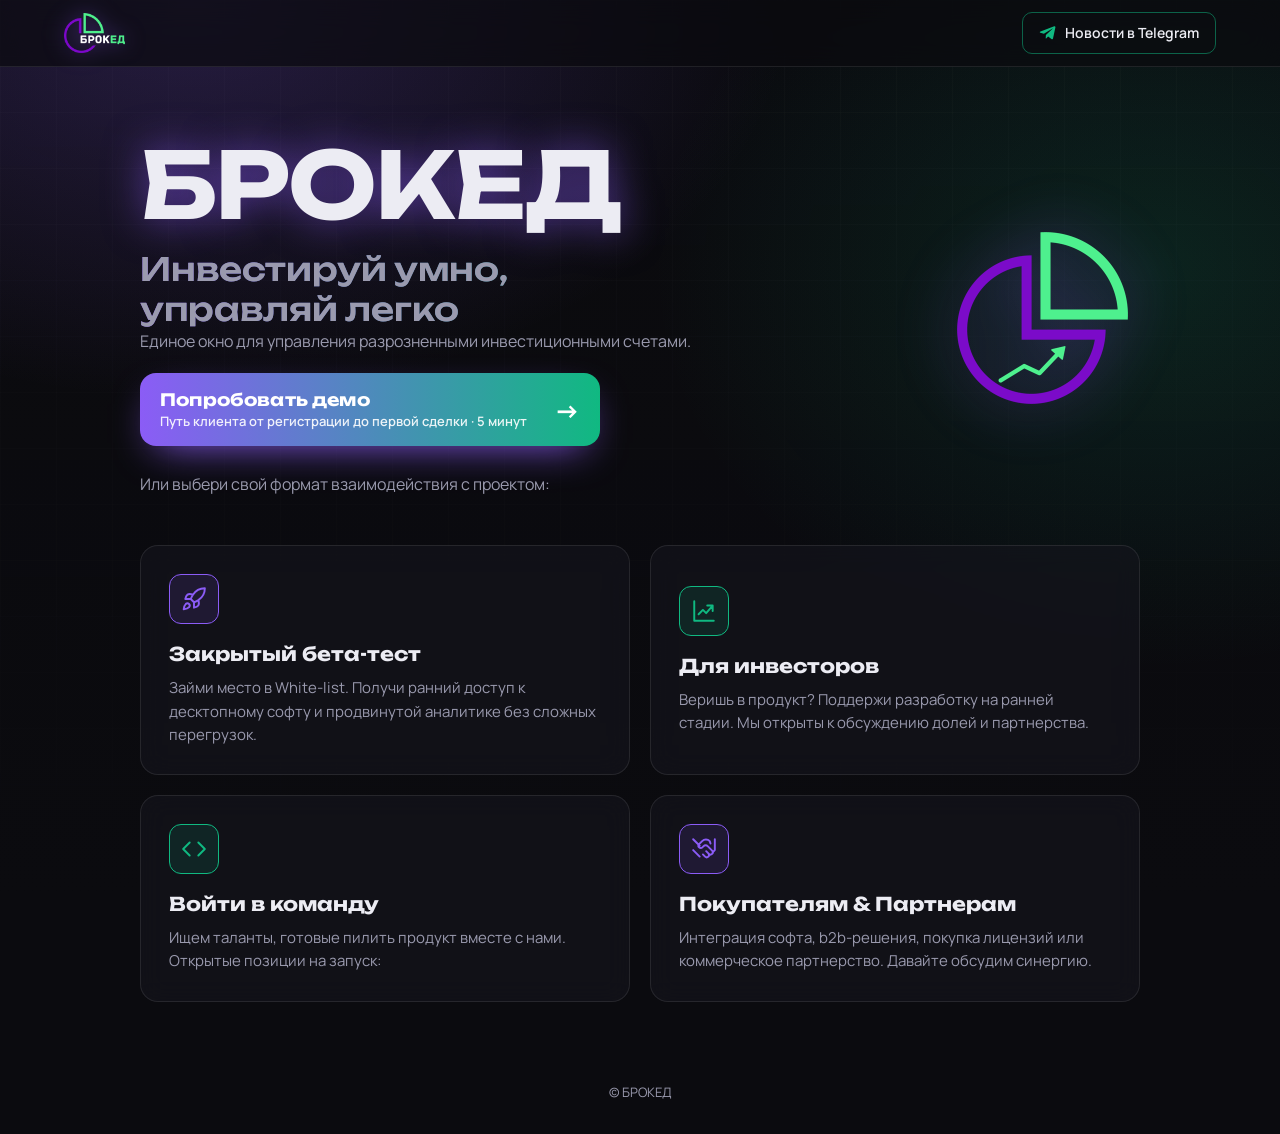
==== commit 246958b6: "Лендинг на главной, демо в папке demo Лендинг перенесён с broked.s.gy, на нём кнопка «Попробовать де" ====
--- a/index.html
+++ b/index.html
@@ -1,20 +1,162 @@
-<!doctype html>
+<!DOCTYPE html>
 <html lang="ru">
 <head>
 <meta charset="utf-8">
-<meta name="viewport" content="width=device-width,initial-scale=1,viewport-fit=cover">
-<title>БрокЕд Демо 2: путь клиента</title>
-<meta name="description" content="Интерактивная демонстрация БрокЕд: путь клиента от регистрации до первой сделки, сайт с аналитикой портфеля и приложение для ПК для торговли у нескольких брокеров. Все данные вымышлены.">
-<link rel="stylesheet" href="fonts.css">
-<link rel="stylesheet" href="app.css">
-<link rel="stylesheet" href="journey.css">
+<meta name="viewport" content="width=device-width, initial-scale=1, viewport-fit=cover">
+<title>БРОКЕД — Инвестируй умно, управляй легко</title>
+<link rel="stylesheet" href="https://fonts.googleapis.com/css2?family=Manrope:wght@400;600;800&family=Unbounded:wght@500;700&display=swap">
+<style>
+:root{--bg:#0B0B0F;--panel:rgba(22,22,30,.62);--line:rgba(255,255,255,.09);--tx:#ECECF3;--mut:#9A9AAE;--v:#8B5CF6;--g:#10B981;box-sizing:border-box;padding-top:env(safe-area-inset-top,0px);padding-bottom:env(safe-area-inset-bottom,0px)}
+*,*::before,*::after{box-sizing:inherit}
+html{scroll-padding-top:env(safe-area-inset-top,0px)}
+body{margin:0;background:var(--bg);color:var(--tx);font:400 16px/1.55 Manrope,system-ui,sans-serif;min-height:100vh;overflow-x:hidden;
+background-image:linear-gradient(var(--line) 1px,transparent 1px),linear-gradient(90deg,var(--line) 1px,transparent 1px);background-size:56px 56px;background-attachment:fixed}
+body::before{content:"";position:fixed;inset:0;z-index:-1;background:radial-gradient(600px 400px at 15% 0,rgba(139,92,246,.22),transparent),radial-gradient(500px 400px at 90% 30%,rgba(16,185,129,.14),transparent),linear-gradient(rgba(11,11,15,.82),var(--bg))}
+header{position:sticky;top:env(safe-area-inset-top,0px);z-index:20;display:flex;justify-content:space-between;align-items:center;padding:12px max(20px,5vw);background:rgba(11,11,15,.7);backdrop-filter:blur(14px);-webkit-backdrop-filter:blur(14px);border-bottom:1px solid var(--line)}
+.logo{height:40px;filter:drop-shadow(0 0 10px rgba(139,92,246,.55))}
+.tg{display:inline-flex;gap:8px;align-items:center;color:var(--tx);text-decoration:none;font-weight:600;font-size:14px;padding:9px 16px;border:1px solid rgba(16,185,129,.5);border-radius:10px;transition:.25s}
+.tg:hover{box-shadow:0 0 18px rgba(16,185,129,.5);background:rgba(16,185,129,.1)}
+.tg svg{width:18px;height:18px;fill:var(--g)}
+main{max-width:1040px;margin:0 auto;padding:0 20px 80px}
+.hero{padding:72px 0 48px;display:grid;grid-template-columns:1fr auto;gap:40px;align-items:center}
+.hero img{width:200px;filter:drop-shadow(0 0 30px rgba(139,92,246,.45))}
+h1{font:700 clamp(44px,9vw,92px)/1 Unbounded,Manrope,sans-serif;margin:0 0 18px;letter-spacing:-.02em;text-shadow:0 0 40px rgba(139,92,246,.6)}
+.motto{font:500 clamp(20px,3.4vw,32px)/1.25 Unbounded,Manrope,sans-serif;margin:0 0 20px;background:linear-gradient(90deg,var(--v),var(--g));-webkit-background-clip:text;background-clip:text;color:transparent}
+.hero p{color:var(--mut);max-width:560px;margin:0}
+.grid{display:grid;grid-template-columns:1fr 1fr;gap:20px}
+.card{all:unset;box-sizing:border-box;cursor:pointer;display:block;padding:28px;border-radius:18px;background:var(--panel);backdrop-filter:blur(12px);-webkit-backdrop-filter:blur(12px);border:1px solid var(--line);transition:transform .25s,box-shadow .25s,border-color .25s}
+.card:focus-visible{outline:2px solid var(--tx);outline-offset:3px}
+.card .ic{width:50px;height:50px;border-radius:12px;display:grid;place-items:center;margin-bottom:18px;border:1px solid var(--c);color:var(--c);background:color-mix(in srgb,var(--c) 12%,transparent)}
+.card .ic svg{width:26px;height:26px;stroke:currentColor;fill:none;stroke-width:1.8;stroke-linecap:round;stroke-linejoin:round}
+.card h3{font:700 19px Unbounded,Manrope,sans-serif;margin:0 0 10px}
+.card p{margin:0;color:var(--mut);font-size:15px}
+.card:hover{transform:translateY(-6px);border-color:var(--c);box-shadow:0 12px 40px -8px color-mix(in srgb,var(--c) 55%,transparent),0 0 0 1px var(--c)}
+.v{--c:var(--v)}.g{--c:var(--g)}
+.ov{position:fixed;inset:0;z-index:50;display:none;align-items:center;justify-content:center;padding:20px;background:rgba(5,5,8,.7);backdrop-filter:blur(8px);-webkit-backdrop-filter:blur(8px)}
+.ov.on{display:flex}
+.modal{position:relative;width:100%;max-width:480px;max-height:90vh;overflow:auto;padding:30px;border-radius:18px;background:#13131B;border:1px solid var(--c,var(--v));box-shadow:0 0 50px -10px var(--c,var(--v));animation:pop .22s ease-out}
+@keyframes pop{from{opacity:0;transform:scale(.95) translateY(10px)}}
+.modal h2{font:700 21px Unbounded,Manrope,sans-serif;margin:0 40px 8px 0}
+.modal .sub{color:var(--mut);margin:0 0 20px;font-size:15px}
+.x{position:absolute;top:14px;right:14px;width:36px;height:36px;border-radius:10px;border:1px solid var(--line);background:none;color:var(--mut);font-size:20px;cursor:pointer}
+.x:hover{color:var(--tx);border-color:var(--tx)}
+label{display:block;font-size:13px;color:var(--mut);margin:14px 0 6px;font-weight:600}
+input,select,textarea{width:100%;padding:12px 14px;border-radius:10px;border:1px solid var(--line);background:#0B0B0F;color:var(--tx);font:inherit;font-size:16px}
+textarea{min-height:90px;resize:vertical}
+input:focus,select:focus,textarea:focus{outline:none;border-color:var(--c,var(--v));box-shadow:0 0 0 3px color-mix(in srgb,var(--c,var(--v)) 25%,transparent)}
+.btn{display:inline-flex;justify-content:center;align-items:center;gap:10px;width:100%;margin-top:22px;padding:14px;border:0;border-radius:12px;background:var(--c,var(--v));color:#fff;font:700 15px Manrope,sans-serif;cursor:pointer;text-decoration:none;transition:.25s}
+.g .btn,.btn.g{color:#04130d}
+.btn:hover{box-shadow:0 0 24px var(--c,var(--v))}
+.btn[disabled]{opacity:.7;cursor:wait}
+.btn.ghost{background:none;border:1px solid var(--line);color:var(--tx);margin-top:12px}
+.sp{display:none;width:18px;height:18px;border:2px solid rgba(255,255,255,.4);border-top-color:currentColor;border-radius:50%;animation:spin .7s linear infinite}
+.loading .sp{display:inline-block}
+@keyframes spin{to{transform:rotate(360deg)}}
+.tags{display:flex;flex-wrap:wrap;gap:8px;margin-bottom:6px}
+.tags span{display:inline-flex;align-items:center;gap:8px;padding:7px 12px;border-radius:999px;border:1px solid rgba(16,185,129,.4);background:rgba(16,185,129,.08);font-size:14px}
+.tags span::before{content:"";width:8px;height:8px;border-radius:50%;background:var(--g);box-shadow:0 0 8px var(--g)}
+.ok{text-align:center;padding:10px 0}
+.ok .ring{width:68px;height:68px;margin:0 auto 18px;border-radius:50%;display:grid;place-items:center;border:2px solid var(--g);color:var(--g);font-size:32px;box-shadow:0 0 30px rgba(16,185,129,.5)}
+.ok h2{margin:0 0 10px}
+.err{color:#F87171;font-size:13px;margin-top:10px;display:none}
+footer{text-align:center;color:var(--mut);font-size:13px;padding:0 20px 32px}
+@media(max-width:720px){.grid{grid-template-columns:1fr}.hero{grid-template-columns:1fr;padding-top:44px}.hero img{width:110px;order:-1}.tg span{display:none}.logo{height:34px}}
+@media(prefers-reduced-motion:reduce){*{animation:none!important;transition:none!important}}
+.demo-cta{display:flex;align-items:center;gap:16px;max-width:460px;margin:20px 0 26px;padding:16px 20px;border-radius:16px;text-decoration:none;color:#fff;background:linear-gradient(90deg,var(--v),var(--g));box-shadow:0 14px 40px -16px var(--v);transition:transform .15s}
+.demo-cta:hover{transform:translateY(-2px)}.demo-cta span{display:flex;flex-direction:column;gap:2px;flex:1}.demo-cta b{font:700 17px Unbounded,Manrope,sans-serif;letter-spacing:.01em}.demo-cta small{font:600 13px Manrope,sans-serif;opacity:.9}.demo-cta i{font-style:normal;font-size:26px;font-weight:800}
+.pick{margin-bottom:0}
+@media(max-width:720px){.demo-cta{max-width:none}}
+</style>
 </head>
 <body>
-<div id="app"></div>
-<script src="sim.js"></script>
-<script src="ui.js"></script>
-<script src="web.js"></script>
-<script src="desk.js"></script>
-<script src="main.js"></script>
+<header>
+  <img class="logo" src="[data-uri]" alt="БРОКЕД">
+  <a class="tg" href="https://t.me/broked_ru" target="_blank" rel="noopener"><svg viewBox="0 0 24 24"><path d="M21.9 4.3 18.7 19.4c-.2 1-.9 1.3-1.7.8l-4.8-3.6-2.3 2.3c-.3.3-.5.5-1 .5l.3-4.9 8.9-8c.4-.3-.1-.5-.6-.2L6.5 13 1.8 11.500c-1-.3-1-1 .2-1.500L20.300 3c.9-.3 1.600.2 1.600 1.300z"/></svg><span>Новости в Telegram</span></a>
+</header>
+<main>
+  <section class="hero">
+    <div>
+      <h1>БРОКЕД</h1>
+      <p class="motto">Инвестируй умно, управляй легко</p>
+      <p>Единое окно для управления разрозненными инвестиционными счетами.</p>
+      <a class="demo-cta" href="demo/"><span><b>Попробовать демо</b><small>Путь клиента от регистрации до первой сделки · 5 минут</small></span><i aria-hidden="true">→</i></a>
+      <p class="pick">Или выбери свой формат взаимодействия с проектом:</p>
+    </div>
+    <img src="[data-uri]" alt="">
+  </section>
+  <section class="grid">
+    <button class="card v" data-open="m-beta"><div class="ic"><svg viewBox="0 0 24 24"><path d="M4.5 16.500c-1.500 1.300-2 5-2 5s3.700-.5 5-2c.7-.8.700-2.100-.1-2.900a2.200 2.200 0 0 0-2.900-.1zM12 15l-3-3a22 22 0 0 1 2-3.900A12.900 12.900 0 0 1 22 2c0 2.700-.8 7.500-6 11a22 22 0 0 1-4 2zM9 12H4s.6-3 2-4c1.600-1.100 5 0 5 0M12 15v5s3-.6 4-2c1.100-1.600 0-5 0-5"/></svg></div><h3>Закрытый бета-тест</h3><p>Займи место в White-list. Получи ранний доступ к десктопному софту и продвинутой аналитике без сложных перегрузок.</p></button>
+    <button class="card g" data-open="m-inv"><div class="ic"><svg viewBox="0 0 24 24"><path d="M3 3v18h18M7 15l4-4 3 3 6-7M15 7h5v5"/></svg></div><h3>Для инвесторов</h3><p>Веришь в продукт? Поддержи разработку на ранней стадии. Мы открыты к обсуждению долей и партнерства.</p></button>
+    <button class="card g" data-open="m-team"><div class="ic"><svg viewBox="0 0 24 24"><path d="m16 18 6-6-6-6M8 6l-6 6 6 6"/></svg></div><h3>Войти в команду</h3><p>Ищем таланты, готовые пилить продукт вместе с нами. Открытые позиции на запуск:</p></button>
+    <button class="card v" data-open="m-partner"><div class="ic"><svg viewBox="0 0 24 24"><path d="m11 17 2 2a1 1 0 0 0 3-3M14 14l2.500 2.500a1 1 0 0 0 3-3l-3.900-3.900a3 3 0 0 0-4.200 0l-.9.900a1 1 0 0 1-3-3l2.800-2.800a5 5 0 0 1 7 0L18 7M2 13l6 6M2 3l6 6M22 13l-2 2M22 3v10"/></svg></div><h3>Покупателям &amp; Партнерам</h3><p>Интеграция софта, b2b-решения, покупка лицензий или коммерческое партнерство. Давайте обсудим синергию.</p></button>
+  </section>
+</main>
+<footer>© БРОКЕД</footer>
+
+<div class="ov" id="m-beta"><div class="modal" style="--c:var(--v)"><button class="x" data-close aria-label="Закрыть">×</button>
+  <h2>Закрытый бета-тест</h2><p class="sub">Оставь заявку на ранний доступ.</p>
+  <form data-type="Beta Test" data-ok="m-ok1">
+    <input type="text" name="website" style="display:none" tabindex="-1" autocomplete="off">
+    <label>Telegram @username *</label><input name="telegram" placeholder="@username" required>
+    <label>Количество брокеров *</label><input name="brokers" type="number" min="1" required>
+    <label>Опыт в трейдинге</label><select name="experience"><option>Новичок</option><option>Любитель</option><option>Профи</option></select>
+    <button class="btn" type="submit"><i class="sp"></i>Подать заявку</button><div class="err">Не удалось отправить. Проверь соединение и попробуй ещё раз.</div>
+  </form></div></div>
+
+<div class="ov" id="m-inv"><div class="modal" style="--c:var(--g)"><button class="x" data-close aria-label="Закрыть">×</button>
+  <h2>Для инвесторов</h2><p class="sub">Вы можете поддержать проект, отправив инвест-пакет в нашу общую копилку разработки:</p>
+  <a class="btn g" id="invBtn" href="https://messenger.sbrf.ru/sl/i3EBofHHNeKWNIdxC" target="_blank" rel="noopener">Поддержать проект</a>
+  <a class="btn ghost" href="https://t.me/usohashi" target="_blank" rel="noopener">Связаться с фаундером</a></div></div>
+
+<div class="ov" id="m-team"><div class="modal" style="--c:var(--g)"><button class="x" data-close aria-label="Закрыть">×</button>
+  <h2>Войти в команду</h2><p class="sub">Открытые позиции на запуск:</p>
+  <div class="tags"><span>Backend-разработчик</span><span>Frontend-разработчик</span><span>UI/UX-дизайнер</span><span>Desktop-разработчик</span><span>Медиа-специалист (Медийщик)</span><span>QA / Тестировщик</span></div>
+  <form data-type="Team" data-ok="m-ok3">
+    <input type="text" name="website" style="display:none" tabindex="-1" autocomplete="off">
+    <label>Имя и Telegram @username *</label><input name="name" required>
+    <label>Ссылка на резюме / GitHub / Портфолио *</label><input name="link" required>
+    <button class="btn" type="submit"><i class="sp"></i>Отправить отклик</button><div class="err">Не удалось отправить. Проверь соединение и попробуй ещё раз.</div>
+  </form></div></div>
+
+<div class="ov" id="m-partner"><div class="modal" style="--c:var(--v)"><button class="x" data-close aria-label="Закрыть">×</button>
+  <h2>Коммерческое предложение</h2><p class="sub">Расскажите, что хотите обсудить.</p>
+  <form data-type="Partner" data-ok="m-ok4">
+    <input type="text" name="website" style="display:none" tabindex="-1" autocomplete="off">
+    <label>Ваше имя или название компании</label><input name="name">
+    <label>Telegram @username или Email для связи *</label><input name="contact" required>
+    <label>Что вас интересует?</label><select name="interest"><option>Покупка/Лицензирование софта</option><option>Интеграция в действующий бизнес (White Label)</option><option>Рекламное / Медийное партнерство</option><option>Другое коммерческое предложение</option></select>
+    <label>Коротко о вашей идее или запросе</label><textarea name="message"></textarea>
+    <button class="btn" type="submit"><i class="sp"></i>Связаться по бизнесу</button><div class="err">Не удалось отправить. Проверь соединение и попробуй ещё раз.</div>
+  </form></div></div>
+
+<div class="ov" id="m-ok1"><div class="modal ok" style="--c:var(--g)"><button class="x" data-close aria-label="Закрыть">×</button><div class="ring">✓</div><h2>Доступ разрешен!</h2><p class="sub">Твоя заявка в обработке у руководителя проекта.</p></div></div>
+<div class="ov" id="m-ok3"><div class="modal ok" style="--c:var(--g)"><button class="x" data-close aria-label="Закрыть">×</button><div class="ring">✓</div><h2>Отклик отправлен</h2><p class="sub">Мы изучим его и свяжемся с тобой в Telegram.</p></div></div>
+<div class="ov" id="m-ok4"><div class="modal ok" style="--c:var(--g)"><button class="x" data-close aria-label="Закрыть">×</button><div class="ring">✓</div><h2>Запрос принят</h2><p class="sub">Наш фаундер или медиа-специалист свяжется с вами в течение 24 часов.</p></div></div>
+
+<script>
+const GOOGLE_SCRIPT_URL = "https://script.google.com/macros/s/AKfycbyChZqdywa2G9eK2qW3UskL-0WVUiueKzcmLva8crNjA908nAFF8qJiyc6CYjttaxMK/exec";
+const $=(s,r=document)=>r.querySelector(s),$$=(s,r=document)=>[...r.querySelectorAll(s)];
+function send(data){
+  data.timestamp=new Date().toLocaleString("ru-RU",{timeZone:"Europe/Moscow"})+" (МСК)";
+  return fetch(GOOGLE_SCRIPT_URL,{method:"POST",mode:"no-cors",headers:{"Content-Type":"application/x-www-form-urlencoded"},body:new URLSearchParams(data).toString()});
+}
+const show=id=>{$$(".ov.on").forEach(o=>o.classList.remove("on"));$("#"+id).classList.add("on")};
+const hide=()=>$$(".ov.on").forEach(o=>o.classList.remove("on"));
+$$("[data-open]").forEach(b=>b.onclick=()=>show(b.dataset.open));
+$$("[data-close]").forEach(b=>b.onclick=hide);
+$$(".ov").forEach(o=>o.addEventListener("click",e=>{if(e.target===o)hide()}));
+addEventListener("keydown",e=>{if(e.key==="Escape")hide()});
+const openHash=()=>{const m={"#beta":"m-beta","#team":"m-team","#partner":"m-partner","#invest":"m-inv"}[location.hash];if(m)show(m)};openHash();addEventListener("hashchange",openHash);
+$("#invBtn").addEventListener("click",()=>{send({formType:"Investor",action:"Клик «Поддержать проект»"}).catch(()=>{})});
+$$("form").forEach(f=>f.addEventListener("submit",async e=>{
+  e.preventDefault();
+  const btn=$(".btn",f),err=$(".err",f);
+  err.style.display="none";btn.disabled=true;btn.classList.add("loading");
+  const data=Object.fromEntries(new FormData(f));data.formType=f.dataset.type;
+  try{await send(data);f.reset();show(f.dataset.ok)}
+  catch(x){err.style.display="block"}
+  finally{btn.disabled=false;btn.classList.remove("loading")}
+}));
+</script>
 </body>
 </html>
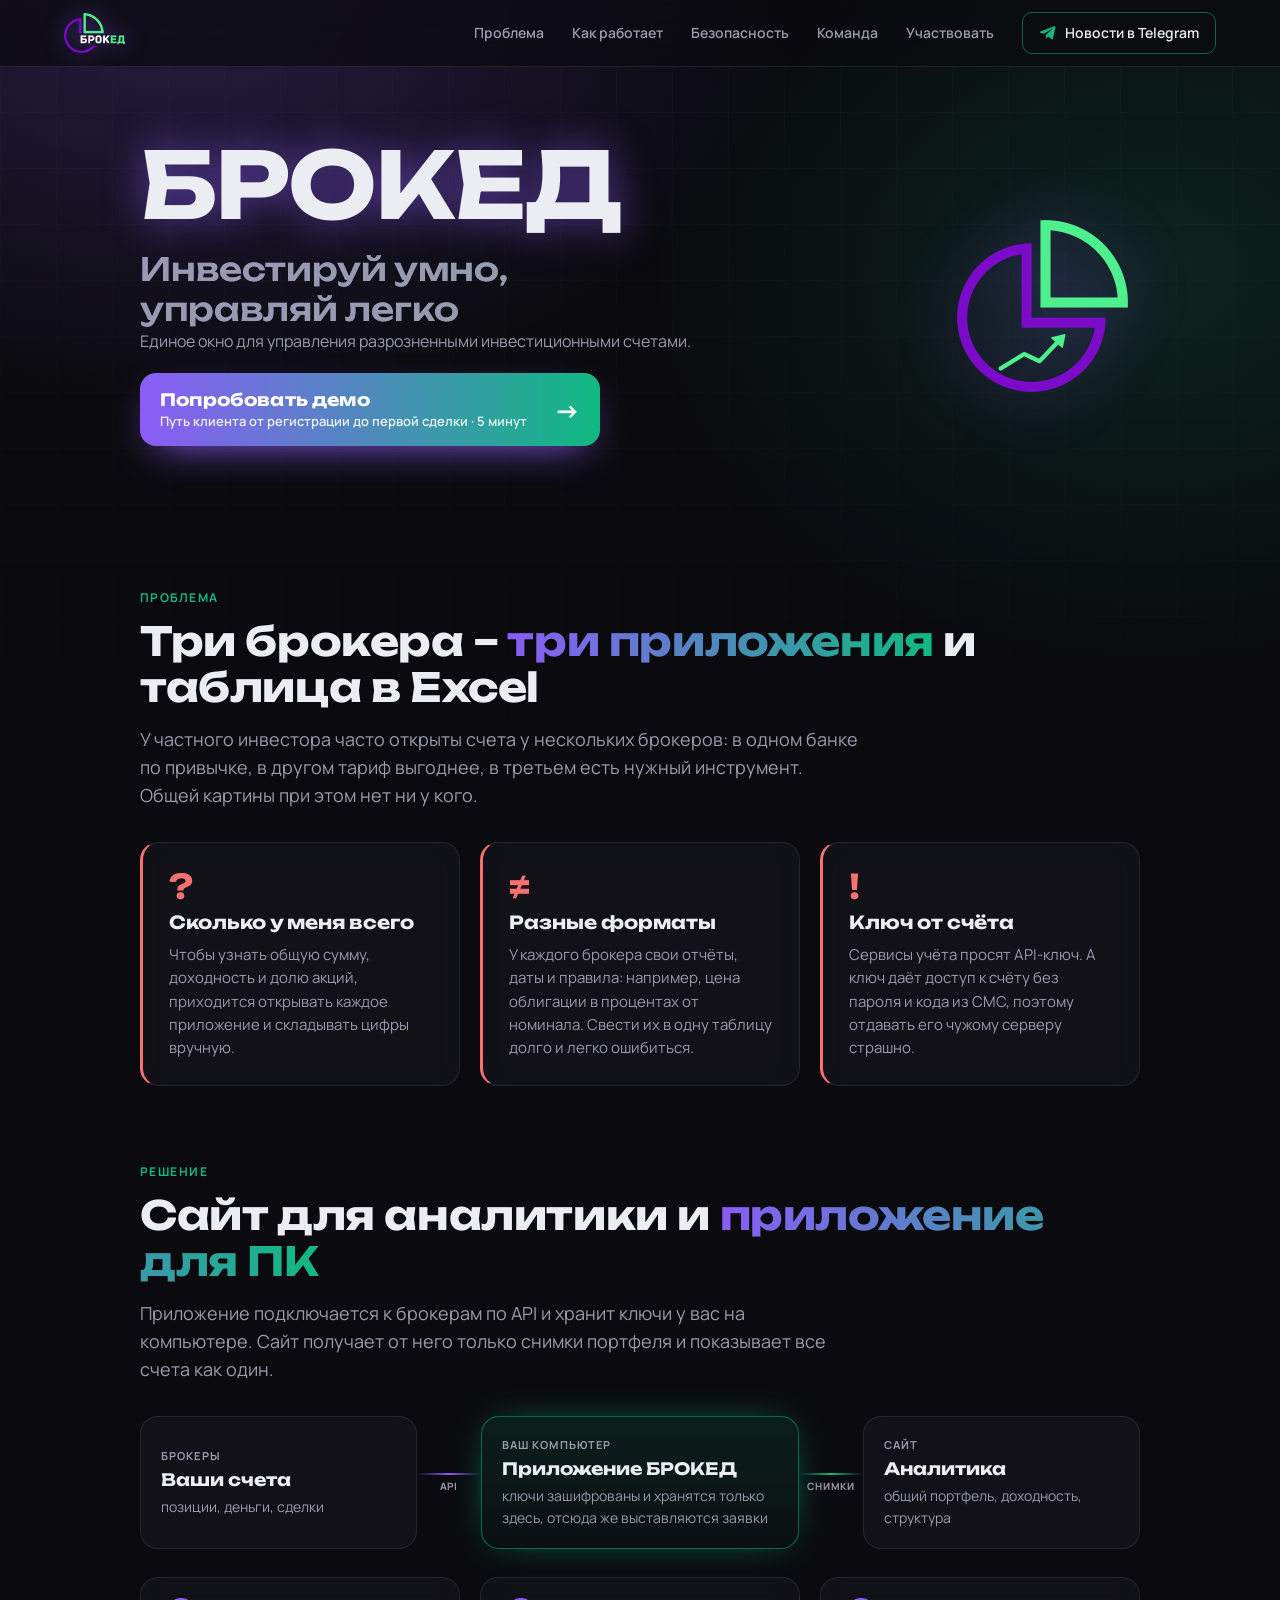
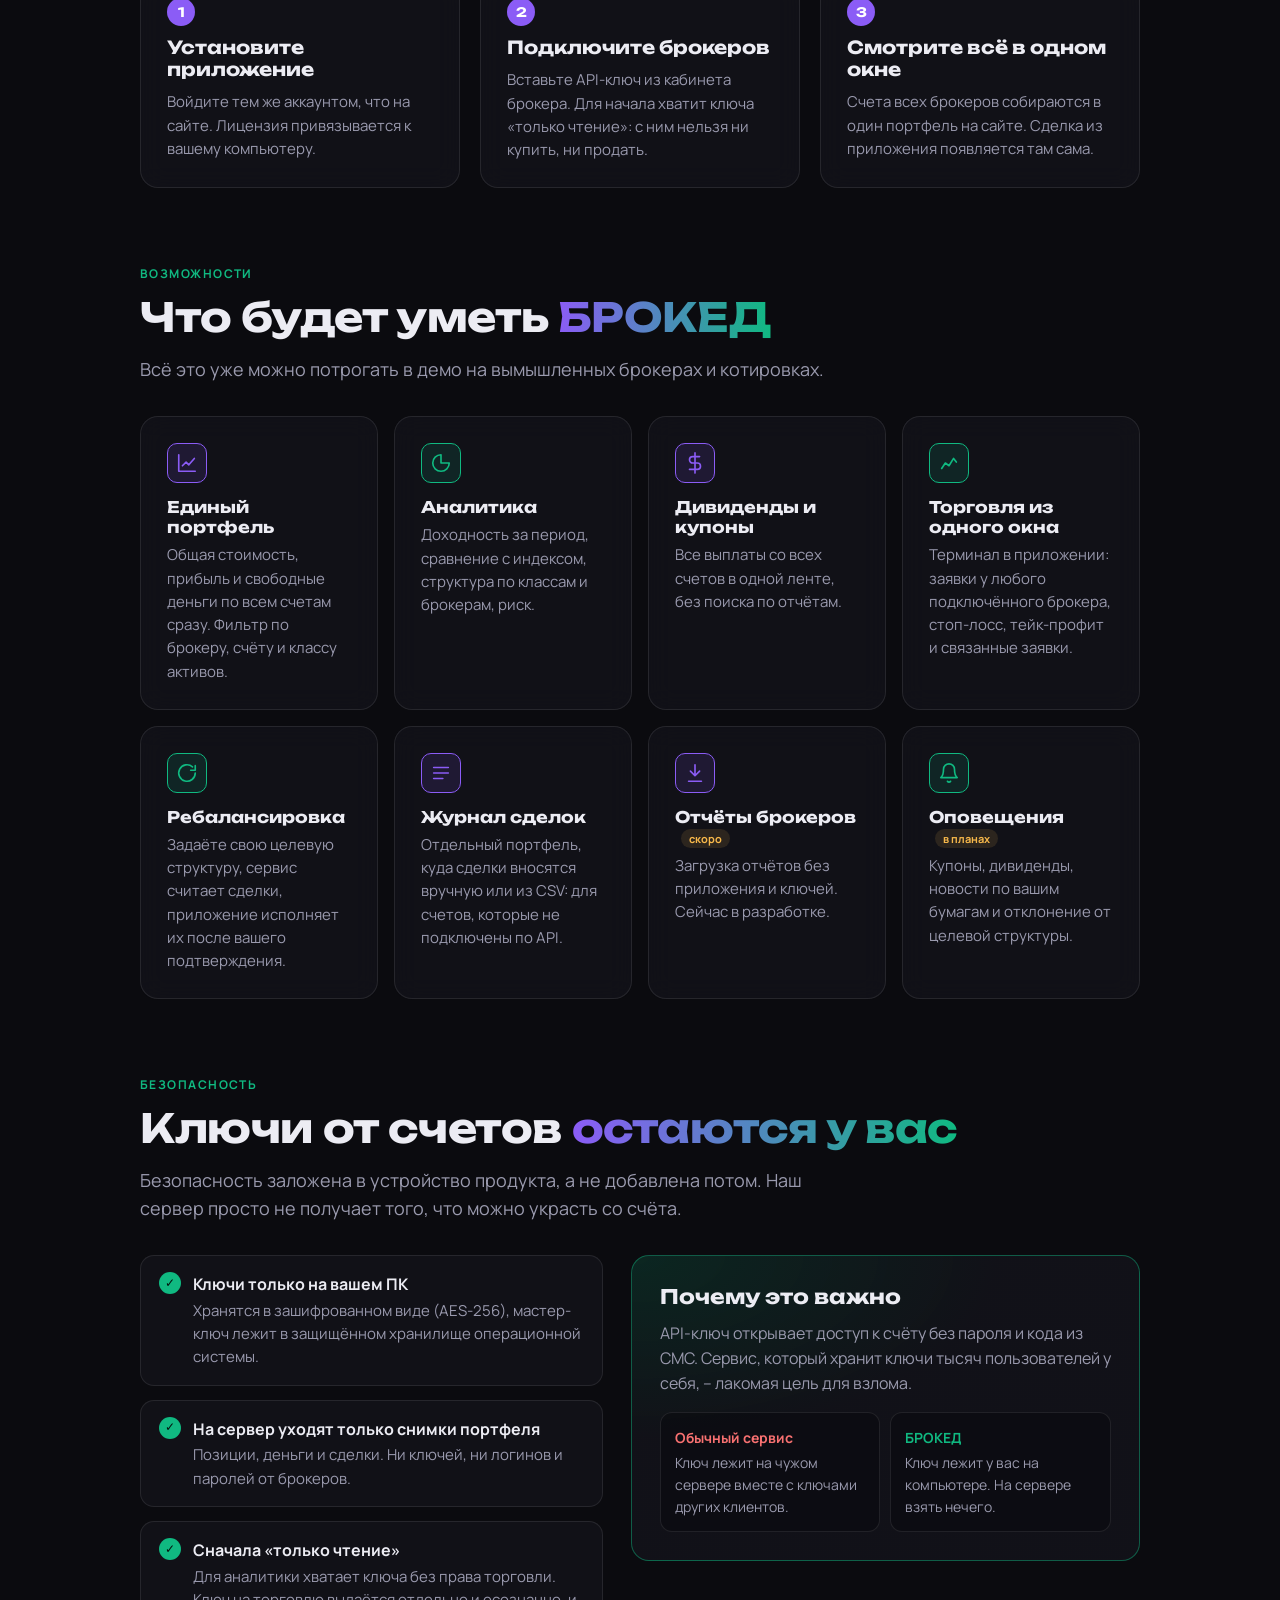
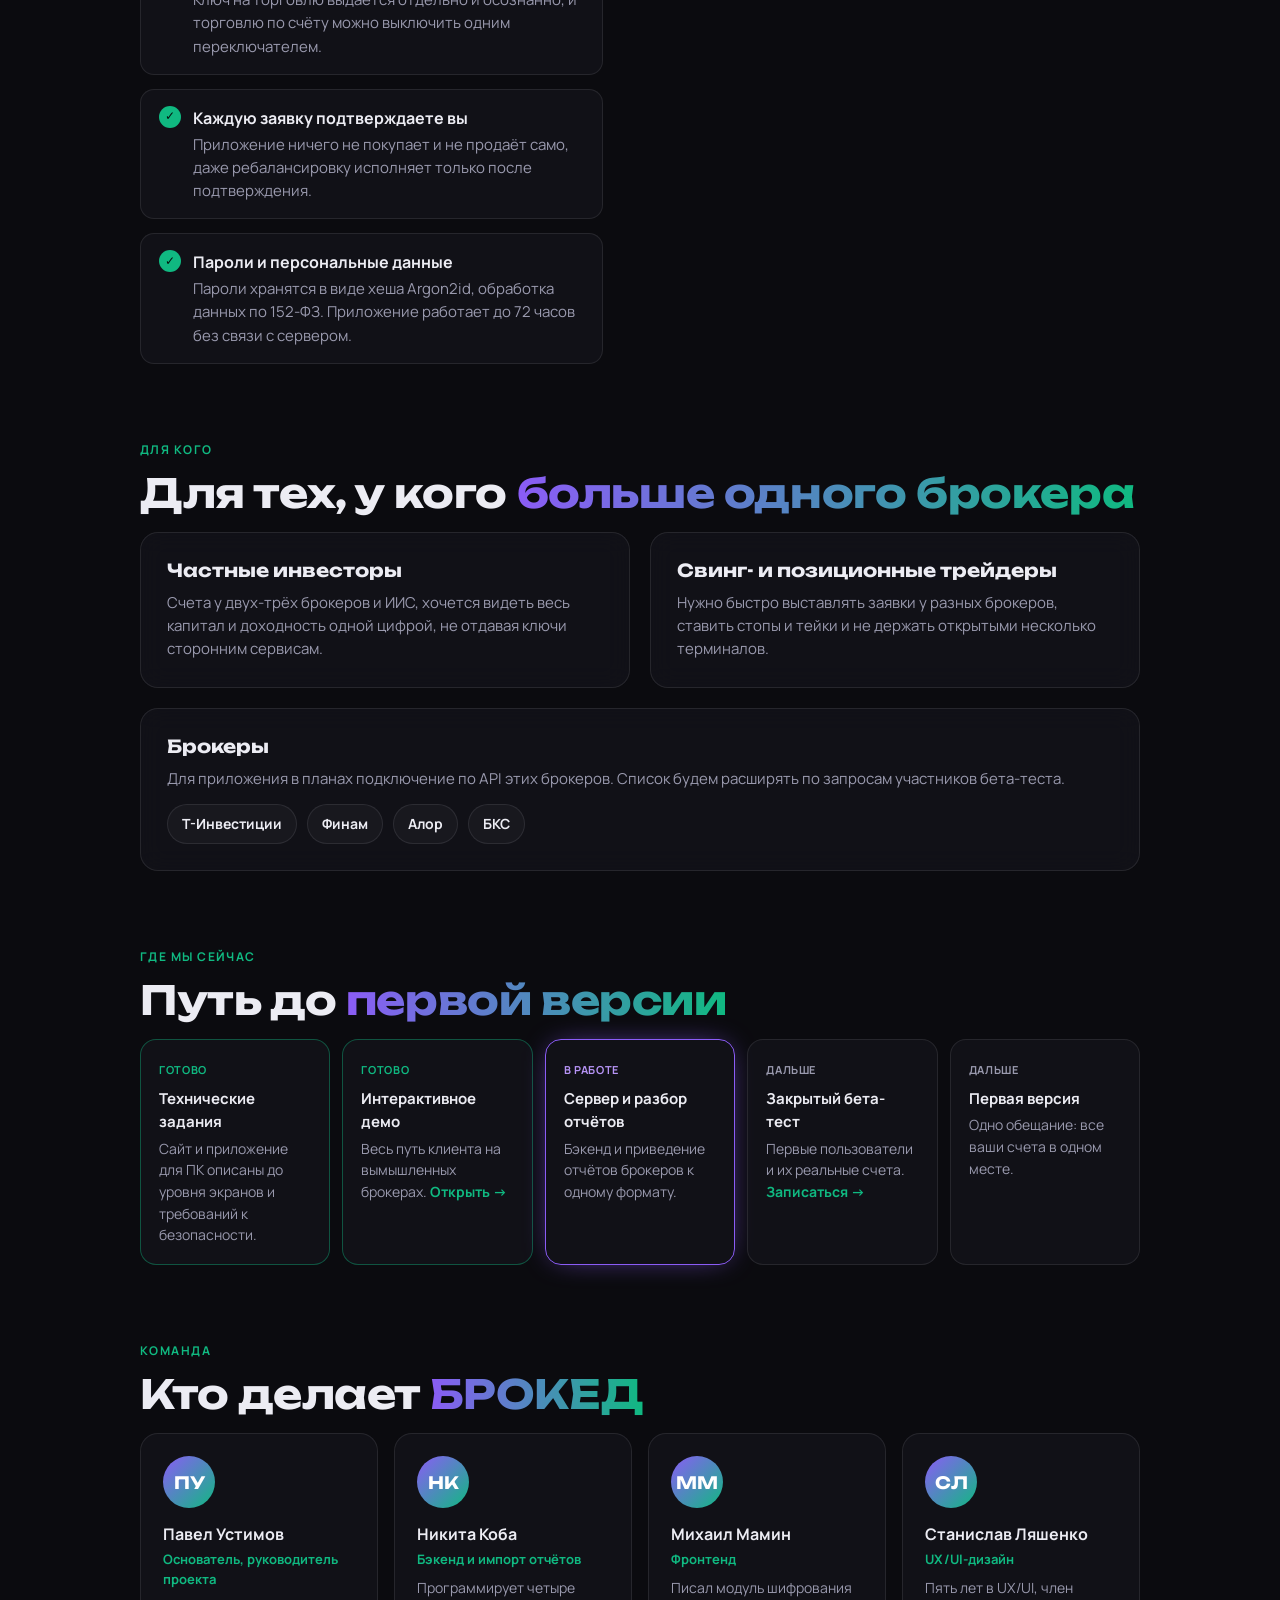
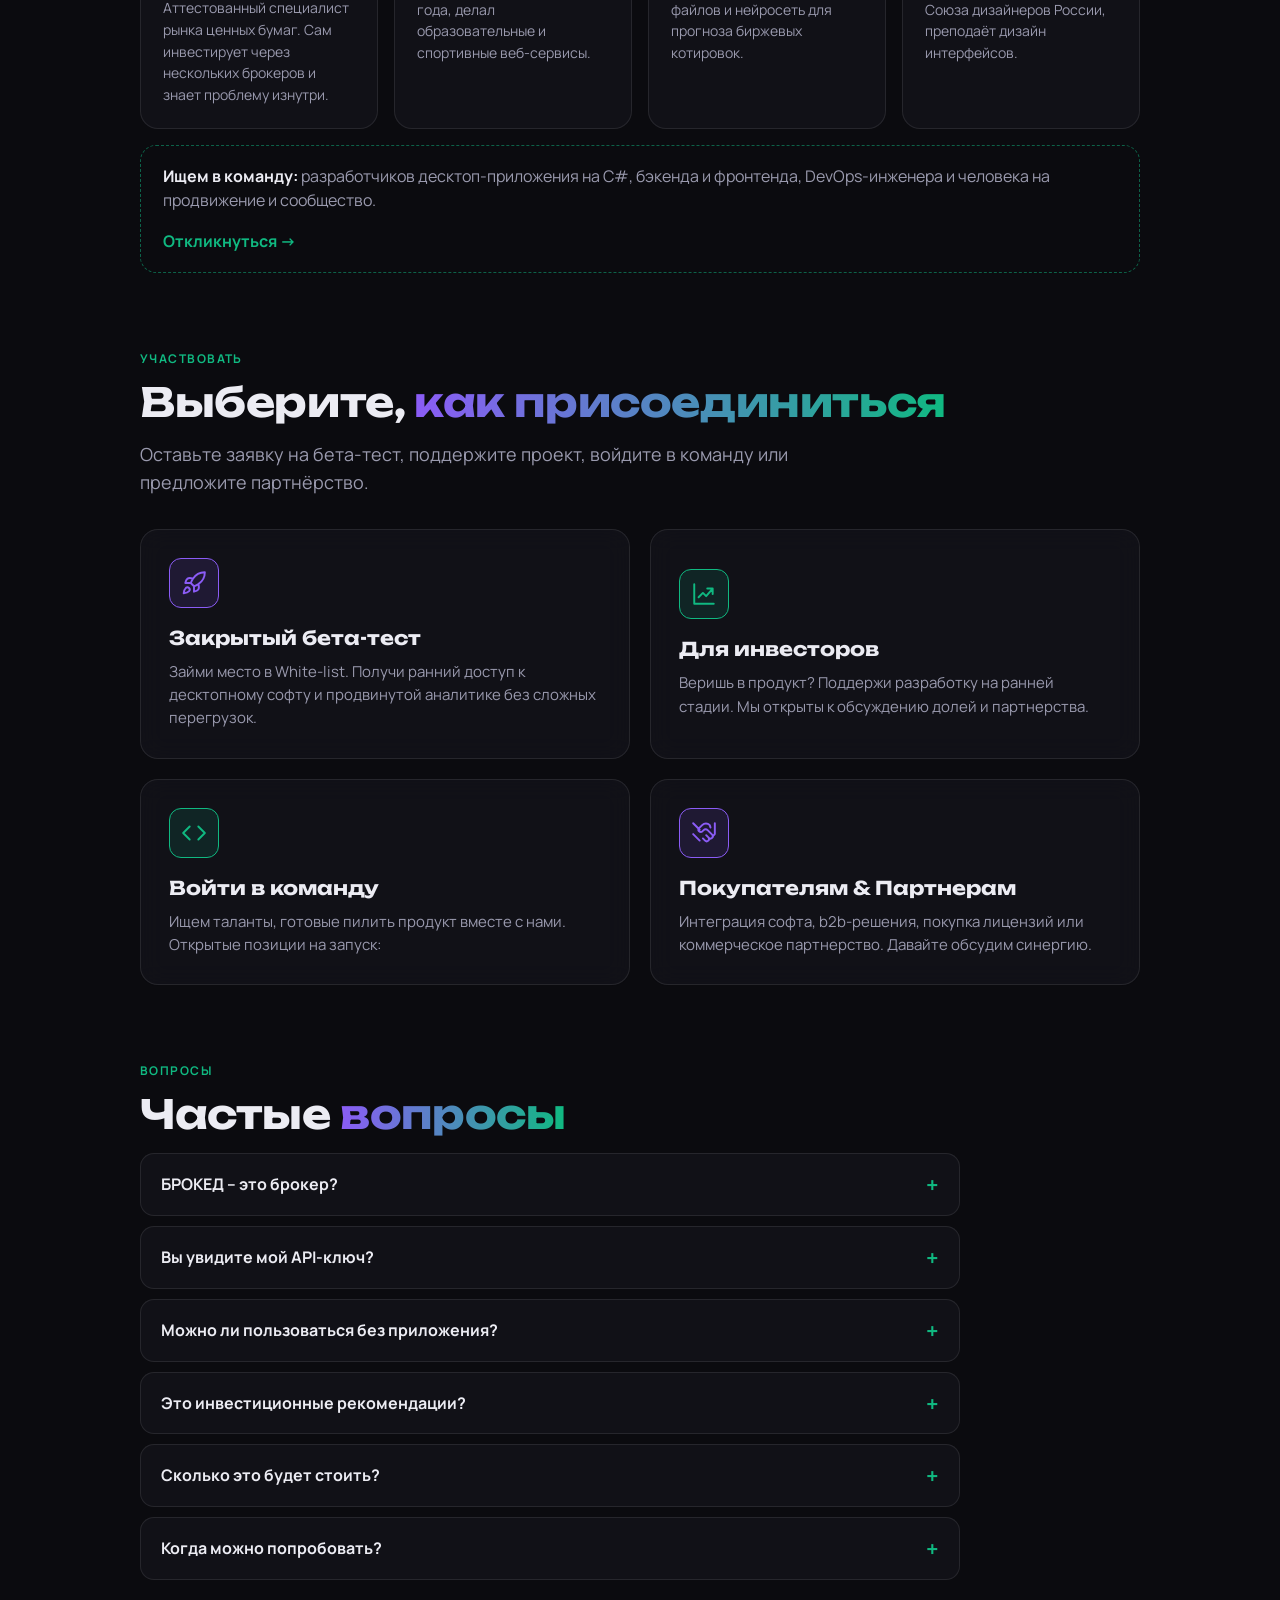
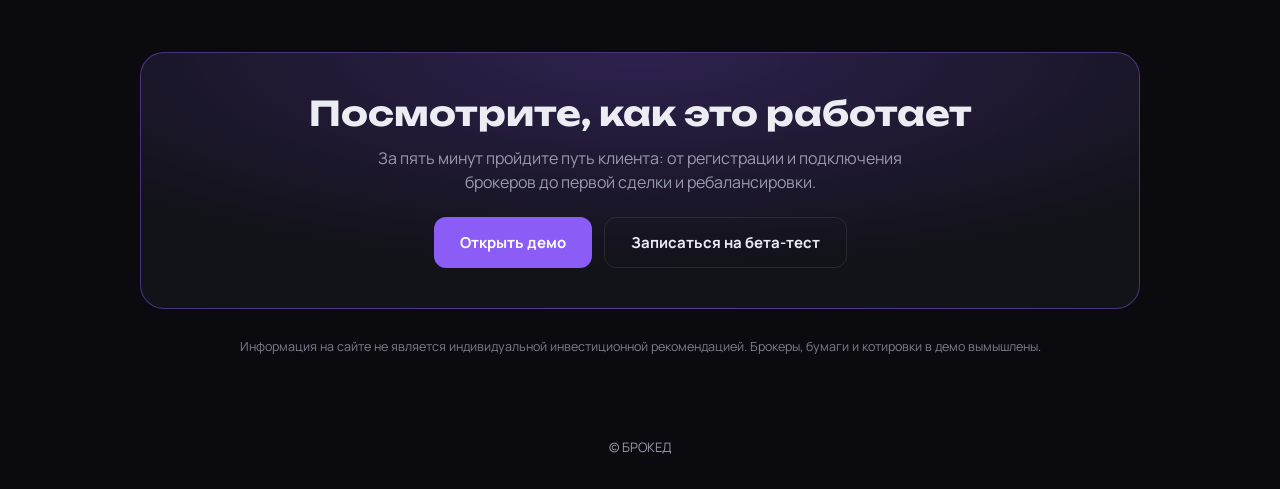
==== commit 2583e033: "Лендинг: разделы о проблеме, решении, возможностях, безопасности, команде и FAQ Co-Authored-By: Clau" ====
--- a/index.html
+++ b/index.html
@@ -66,11 +66,95 @@
 .demo-cta:hover{transform:translateY(-2px)}.demo-cta span{display:flex;flex-direction:column;gap:2px;flex:1}.demo-cta b{font:700 17px Unbounded,Manrope,sans-serif;letter-spacing:.01em}.demo-cta small{font:600 13px Manrope,sans-serif;opacity:.9}.demo-cta i{font-style:normal;font-size:26px;font-weight:800}
 .pick{margin-bottom:0}
 @media(max-width:720px){.demo-cta{max-width:none}}
+
+/* ---------- разделы о продукте ---------- */
+.hnav{display:flex;gap:4px;margin-left:auto;margin-right:16px}
+.hnav a{color:var(--mut);text-decoration:none;font-size:14px;font-weight:600;padding:8px 12px;border-radius:10px;transition:.2s}
+.hnav a:hover{color:var(--tx);background:rgba(255,255,255,.05)}
+html{scroll-behavior:smooth}
+.sec{padding:64px 0 8px;scroll-margin-top:72px}
+.eb{display:inline-block;font:700 12px Manrope,sans-serif;letter-spacing:.12em;text-transform:uppercase;color:var(--g);margin-bottom:12px}
+.sec h2{font:700 clamp(26px,4vw,40px)/1.15 Unbounded,Manrope,sans-serif;margin:0 0 16px;letter-spacing:-.01em}
+.sec h2 em{font-style:normal;background:linear-gradient(90deg,var(--v),var(--g));-webkit-background-clip:text;background-clip:text;color:transparent}
+.lead2{color:var(--mut);font-size:18px;max-width:720px;margin:0 0 32px}
+.panel{padding:26px;border-radius:18px;background:var(--panel);backdrop-filter:blur(12px);-webkit-backdrop-filter:blur(12px);border:1px solid var(--line)}
+.panel h3{font:700 18px Unbounded,Manrope,sans-serif;margin:0 0 10px}
+.panel p{margin:0;color:var(--mut);font-size:15px}
+.cols3{display:grid;grid-template-columns:repeat(3,1fr);gap:20px}
+.cols2{display:grid;grid-template-columns:1fr 1fr;gap:20px}
+.cols4{display:grid;grid-template-columns:repeat(4,1fr);gap:16px}
+.pain{border-left:3px solid #F87171}
+.pain .n{display:block;font:700 34px Unbounded,Manrope,sans-serif;color:#F87171;margin-bottom:8px;line-height:1}
+.flow{display:grid;grid-template-columns:1fr 64px 1.15fr 64px 1fr;align-items:stretch;margin:8px 0 28px}
+.fnode{padding:20px;border-radius:18px;background:var(--panel);border:1px solid var(--line);display:flex;flex-direction:column;gap:6px;justify-content:center}
+.fnode small{font:700 11px Manrope,sans-serif;letter-spacing:.1em;text-transform:uppercase;color:var(--mut)}
+.fnode b{font:700 17px Unbounded,Manrope,sans-serif}
+.fnode span{color:var(--mut);font-size:14px}
+.fnode.pc{border-color:rgba(16,185,129,.5);background:linear-gradient(180deg,rgba(16,185,129,.12),rgba(16,185,129,.03));box-shadow:0 0 40px -18px var(--g)}
+.farrow{display:flex;flex-direction:column;align-items:center;justify-content:center;gap:4px;color:var(--mut);font:700 10px Manrope,sans-serif;letter-spacing:.08em;text-transform:uppercase}
+.farrow i{display:block;width:100%;height:2px;background:linear-gradient(90deg,transparent,var(--v),transparent);position:relative}
+.farrow.out i{background:linear-gradient(90deg,transparent,var(--g),transparent)}
+.steps{counter-reset:st;display:grid;grid-template-columns:repeat(3,1fr);gap:20px}
+.steps .panel{position:relative;padding-top:58px}
+.steps .panel::before{counter-increment:st;content:counter(st);position:absolute;top:20px;left:26px;width:28px;height:28px;border-radius:50%;display:grid;place-items:center;font:700 13px Unbounded,sans-serif;color:#fff;background:var(--v)}
+.feat{display:flex;flex-direction:column;gap:6px}
+.feat .ic2{width:40px;height:40px;border-radius:10px;display:grid;place-items:center;margin-bottom:8px;color:var(--c);border:1px solid var(--c);background:color-mix(in srgb,var(--c) 12%,transparent)}
+.feat .ic2 svg{width:22px;height:22px;stroke:currentColor;fill:none;stroke-width:1.8;stroke-linecap:round;stroke-linejoin:round}
+.feat h3{font-size:16px;margin:0}
+.soon{display:inline-block;margin-left:6px;padding:2px 8px;border-radius:99px;font:700 11px Manrope,sans-serif;color:#F7B84B;background:rgba(247,184,75,.12);vertical-align:middle}
+.sec-safe{display:grid;grid-template-columns:1fr 1.1fr;gap:28px;align-items:start}
+.checks{list-style:none;padding:0;margin:0;display:flex;flex-direction:column;gap:14px}
+.checks li{padding:16px 18px 16px 52px;border-radius:14px;background:var(--panel);border:1px solid var(--line);position:relative;color:var(--mut);font-size:15px}
+.checks li b{display:block;color:var(--tx);font-size:16px;margin-bottom:2px}
+.checks li::before{content:"✓";position:absolute;left:18px;top:16px;width:22px;height:22px;border-radius:50%;display:grid;place-items:center;font-size:12px;font-weight:800;color:#04130d;background:var(--g)}
+.keybox{padding:28px;border-radius:18px;border:1px solid rgba(16,185,129,.45);background:radial-gradient(120% 100% at 0 0,rgba(16,185,129,.16),rgba(22,22,30,.6) 60%);position:sticky;top:90px}
+.keybox h3{font:700 20px Unbounded,Manrope,sans-serif;margin:0 0 12px}
+.keybox p{color:var(--mut);margin:0 0 12px}
+.keybox .vs{display:grid;grid-template-columns:1fr 1fr;gap:10px;margin-top:16px}
+.keybox .vs div{padding:14px;border-radius:12px;background:rgba(11,11,15,.6);border:1px solid var(--line);font-size:14px;color:var(--mut)}
+.keybox .vs b{display:block;color:var(--tx);margin-bottom:4px}
+.keybox .vs .bad b{color:#F87171}.keybox .vs .good b{color:var(--g)}
+.who li{margin:0 0 8px}
+.brk{display:flex;flex-wrap:wrap;gap:10px;margin-top:14px}
+.brk span{padding:8px 14px;border-radius:99px;border:1px solid var(--line);background:rgba(255,255,255,.03);font-weight:700;font-size:14px}
+.road{list-style:none;padding:0;margin:0;display:grid;grid-template-columns:repeat(5,1fr);gap:12px}
+.road li{padding:18px;border-radius:16px;background:var(--panel);border:1px solid var(--line);font-size:14px;color:var(--mut);position:relative}
+.road li b{display:block;color:var(--tx);font-size:15px;margin:8px 0 4px}
+.road li .st{font:700 11px Manrope,sans-serif;letter-spacing:.06em;text-transform:uppercase}
+.road li.done{border-color:rgba(16,185,129,.4)} .road li.done .st{color:var(--g)}
+.road li.now{border-color:var(--v);box-shadow:0 0 30px -12px var(--v)} .road li.now .st{color:#B794F6}
+.road li.next .st{color:var(--mut)}
+.team{display:grid;grid-template-columns:repeat(4,1fr);gap:16px}
+.person{padding:22px;border-radius:18px;background:var(--panel);border:1px solid var(--line)}
+.ava{width:52px;height:52px;border-radius:50%;display:grid;place-items:center;font:700 17px Unbounded,sans-serif;color:#fff;margin-bottom:14px;background:linear-gradient(135deg,var(--v),var(--g))}
+.person b{display:block;font-size:16px}.person .role{display:block;color:var(--g);font-size:13px;font-weight:700;margin:2px 0 8px}
+.person p{margin:0;color:var(--mut);font-size:14px}
+.hire{margin-top:16px;display:flex;align-items:center;justify-content:space-between;gap:16px;flex-wrap:wrap;padding:18px 22px;border-radius:16px;border:1px dashed rgba(16,185,129,.5)}
+.hire p{margin:0;color:var(--mut)} .hire b{color:var(--tx)}
+.lnk{all:unset;cursor:pointer;color:var(--g);font-weight:700;white-space:nowrap}.lnk:hover{text-decoration:underline}
+.faq{display:flex;flex-direction:column;gap:10px;max-width:820px}
+.faq details{border-radius:14px;background:var(--panel);border:1px solid var(--line);padding:0 20px}
+.faq summary{cursor:pointer;list-style:none;padding:18px 28px 18px 0;font-weight:700;font-size:16px;position:relative}
+.faq summary::-webkit-details-marker{display:none}
+.faq summary::after{content:"+";position:absolute;right:0;top:14px;font-size:22px;color:var(--g);transition:.2s}
+.faq details[open] summary::after{transform:rotate(45deg)}
+.faq details p{margin:0 0 18px;color:var(--mut)}
+.final{margin-top:64px;padding:40px;border-radius:24px;text-align:center;background:radial-gradient(100% 120% at 50% 0,rgba(139,92,246,.28),rgba(22,22,30,.7) 70%);border:1px solid rgba(139,92,246,.45)}
+.final h2{font:700 clamp(24px,3.6vw,34px)/1.2 Unbounded,Manrope,sans-serif;margin:0 0 12px}
+.final p{color:var(--mut);margin:0 auto 22px;max-width:560px}
+.final .row{display:flex;gap:12px;justify-content:center;flex-wrap:wrap}
+.final .btn{width:auto;margin:0;padding:14px 26px}
+.final .btn.ghost{margin:0}
+.disc{color:var(--mut);font-size:12.5px;max-width:820px;margin:28px auto 0;text-align:center;opacity:.8}
+@media(max-width:980px){.cols4,.team{grid-template-columns:1fr 1fr}.road{grid-template-columns:1fr 1fr}.sec-safe{grid-template-columns:1fr}.keybox{position:static}.hnav{display:none}}
+@media(max-width:720px){.cols3,.cols2,.steps{grid-template-columns:1fr}.flow{grid-template-columns:1fr;gap:0}.farrow{height:40px}.farrow i{width:2px;height:100%;background:linear-gradient(180deg,transparent,var(--v),transparent)}.farrow.out i{background:linear-gradient(180deg,transparent,var(--g),transparent)}.sec{padding-top:48px}.lead2{font-size:16px}.final{padding:28px 20px}.keybox .vs{grid-template-columns:1fr}}
+@media(max-width:480px){.cols4,.team,.road{grid-template-columns:1fr}}
 </style>
 </head>
 <body>
 <header>
   <img class="logo" src="[data-uri]" alt="БРОКЕД">
+  <nav class="hnav" aria-label="Разделы"><a href="#problem">Проблема</a><a href="#how">Как работает</a><a href="#safe">Безопасность</a><a href="#team">Команда</a><a href="#join">Участвовать</a></nav>
   <a class="tg" href="https://t.me/broked_ru" target="_blank" rel="noopener"><svg viewBox="0 0 24 24"><path d="M21.9 4.3 18.7 19.4c-.2 1-.9 1.3-1.7.8l-4.8-3.6-2.3 2.3c-.3.3-.5.5-1 .5l.3-4.9 8.9-8c.4-.3-.1-.5-.6-.2L6.5 13 1.8 11.500c-1-.3-1-1 .2-1.500L20.300 3c.9-.3 1.600.2 1.600 1.300z"/></svg><span>Новости в Telegram</span></a>
 </header>
 <main>
@@ -80,16 +164,144 @@
       <p class="motto">Инвестируй умно, управляй легко</p>
       <p>Единое окно для управления разрозненными инвестиционными счетами.</p>
       <a class="demo-cta" href="demo/"><span><b>Попробовать демо</b><small>Путь клиента от регистрации до первой сделки · 5 минут</small></span><i aria-hidden="true">→</i></a>
-      <p class="pick">Или выбери свой формат взаимодействия с проектом:</p>
     </div>
     <img src="[data-uri]" alt="">
   </section>
-  <section class="grid">
+
+  <section class="sec" id="problem">
+    <span class="eb">Проблема</span>
+    <h2>Три брокера – <em>три приложения</em> и таблица в Excel</h2>
+    <p class="lead2">У частного инвестора часто открыты счета у нескольких брокеров: в одном банке по привычке, в другом тариф выгоднее, в третьем есть нужный инструмент. Общей картины при этом нет ни у кого.</p>
+    <div class="cols3">
+      <div class="panel pain"><span class="n">?</span><h3>Сколько у меня всего</h3><p>Чтобы узнать общую сумму, доходность и долю акций, приходится открывать каждое приложение и складывать цифры вручную.</p></div>
+      <div class="panel pain"><span class="n">≠</span><h3>Разные форматы</h3><p>У каждого брокера свои отчёты, даты и правила: например, цена облигации в процентах от номинала. Свести их в одну таблицу долго и легко ошибиться.</p></div>
+      <div class="panel pain"><span class="n">!</span><h3>Ключ от счёта</h3><p>Сервисы учёта просят API-ключ. А ключ даёт доступ к счёту без пароля и кода из СМС, поэтому отдавать его чужому серверу страшно.</p></div>
+    </div>
+  </section>
+
+  <section class="sec" id="how">
+    <span class="eb">Решение</span>
+    <h2>Сайт для аналитики и <em>приложение для ПК</em></h2>
+    <p class="lead2">Приложение подключается к брокерам по API и хранит ключи у вас на компьютере. Сайт получает от него только снимки портфеля и показывает все счета как один.</p>
+    <div class="flow" aria-label="Схема: брокеры, приложение на вашем компьютере, сайт">
+      <div class="fnode"><small>Брокеры</small><b>Ваши счета</b><span>позиции, деньги, сделки</span></div>
+      <div class="farrow"><i></i>API</div>
+      <div class="fnode pc"><small>Ваш компьютер</small><b>Приложение БРОКЕД</b><span>ключи зашифрованы и хранятся только здесь, отсюда же выставляются заявки</span></div>
+      <div class="farrow out"><i></i>снимки</div>
+      <div class="fnode"><small>Сайт</small><b>Аналитика</b><span>общий портфель, доходность, структура</span></div>
+    </div>
+    <div class="steps">
+      <div class="panel"><h3>Установите приложение</h3><p>Войдите тем же аккаунтом, что на сайте. Лицензия привязывается к вашему компьютеру.</p></div>
+      <div class="panel"><h3>Подключите брокеров</h3><p>Вставьте API-ключ из кабинета брокера. Для начала хватит ключа «только чтение»: с ним нельзя ни купить, ни продать.</p></div>
+      <div class="panel"><h3>Смотрите всё в одном окне</h3><p>Счета всех брокеров собираются в один портфель на сайте. Сделка из приложения появляется там сама.</p></div>
+    </div>
+  </section>
+
+  <section class="sec" id="features">
+    <span class="eb">Возможности</span>
+    <h2>Что будет уметь <em>БРОКЕД</em></h2>
+    <p class="lead2">Всё это уже можно потрогать в демо на вымышленных брокерах и котировках.</p>
+    <div class="cols4">
+      <div class="panel feat v"><span class="ic2"><svg viewBox="0 0 24 24"><path d="M3 3v18h18M7 15l4-4 3 3 6-7"/></svg></span><h3>Единый портфель</h3><p>Общая стоимость, прибыль и свободные деньги по всем счетам сразу. Фильтр по брокеру, счёту и классу активов.</p></div>
+      <div class="panel feat g"><span class="ic2"><svg viewBox="0 0 24 24"><path d="M12 3a9 9 0 1 0 9 9h-9z"/></svg></span><h3>Аналитика</h3><p>Доходность за период, сравнение с индексом, структура по классам и брокерам, риск.</p></div>
+      <div class="panel feat v"><span class="ic2"><svg viewBox="0 0 24 24"><path d="M12 1v22M17 5H9.5a3.500 3.500 0 0 0 0 7h5a3.500 3.500 0 0 1 0 7H6"/></svg></span><h3>Дивиденды и купоны</h3><p>Все выплаты со всех счетов в одной ленте, без поиска по отчётам.</p></div>
+      <div class="panel feat g"><span class="ic2"><svg viewBox="0 0 24 24"><path d="M4 18l4-6 4 3 5-8 3 4"/></svg></span><h3>Торговля из одного окна</h3><p>Терминал в приложении: заявки у любого подключённого брокера, стоп-лосс, тейк-профит и связанные заявки.</p></div>
+      <div class="panel feat g"><span class="ic2"><svg viewBox="0 0 24 24"><path d="M21 12a9 9 0 1 1-3-6.700M21 4v5h-5"/></svg></span><h3>Ребалансировка</h3><p>Задаёте свою целевую структуру, сервис считает сделки, приложение исполняет их после вашего подтверждения.</p></div>
+      <div class="panel feat v"><span class="ic2"><svg viewBox="0 0 24 24"><path d="M4 6h16M4 12h16M4 18h10"/></svg></span><h3>Журнал сделок</h3><p>Отдельный портфель, куда сделки вносятся вручную или из CSV: для счетов, которые не подключены по API.</p></div>
+      <div class="panel feat v"><span class="ic2"><svg viewBox="0 0 24 24"><path d="M12 3v12M7 10l5 5 5-5M5 21h14"/></svg></span><h3>Отчёты брокеров <span class="soon">скоро</span></h3><p>Загрузка отчётов без приложения и ключей. Сейчас в разработке.</p></div>
+      <div class="panel feat g"><span class="ic2"><svg viewBox="0 0 24 24"><path d="M18 8a6 6 0 1 0-12 0c0 7-3 9-3 9h18s-3-2-3-9M13.700 21a2 2 0 0 1-3.400 0"/></svg></span><h3>Оповещения <span class="soon">в планах</span></h3><p>Купоны, дивиденды, новости по вашим бумагам и отклонение от целевой структуры.</p></div>
+    </div>
+  </section>
+
+  <section class="sec" id="safe">
+    <span class="eb">Безопасность</span>
+    <h2>Ключи от счетов <em>остаются у вас</em></h2>
+    <p class="lead2">Безопасность заложена в устройство продукта, а не добавлена потом. Наш сервер просто не получает того, что можно украсть со счёта.</p>
+    <div class="sec-safe">
+      <ul class="checks">
+        <li><b>Ключи только на вашем ПК</b>Хранятся в зашифрованном виде (AES-256), мастер-ключ лежит в защищённом хранилище операционной системы.</li>
+        <li><b>На сервер уходят только снимки портфеля</b>Позиции, деньги и сделки. Ни ключей, ни логинов и паролей от брокеров.</li>
+        <li><b>Сначала «только чтение»</b>Для аналитики хватает ключа без права торговли. Ключ на торговлю выдаётся отдельно и осознанно, и торговлю по счёту можно выключить одним переключателем.</li>
+        <li><b>Каждую заявку подтверждаете вы</b>Приложение ничего не покупает и не продаёт само, даже ребалансировку исполняет только после подтверждения.</li>
+        <li><b>Пароли и персональные данные</b>Пароли хранятся в виде хеша Argon2id, обработка данных по 152-ФЗ. Приложение работает до 72 часов без связи с сервером.</li>
+      </ul>
+      <div class="keybox">
+        <h3>Почему это важно</h3>
+        <p>API-ключ открывает доступ к счёту без пароля и кода из СМС. Сервис, который хранит ключи тысяч пользователей у себя, – лакомая цель для взлома.</p>
+        <div class="vs">
+          <div class="bad"><b>Обычный сервис</b>Ключ лежит на чужом сервере вместе с ключами других клиентов.</div>
+          <div class="good"><b>БРОКЕД</b>Ключ лежит у вас на компьютере. На сервере взять нечего.</div>
+        </div>
+      </div>
+    </div>
+  </section>
+
+  <section class="sec" id="who">
+    <span class="eb">Для кого</span>
+    <h2>Для тех, у кого <em>больше одного брокера</em></h2>
+    <div class="cols2">
+      <div class="panel"><h3>Частные инвесторы</h3><p>Счета у двух-трёх брокеров и ИИС, хочется видеть весь капитал и доходность одной цифрой, не отдавая ключи сторонним сервисам.</p></div>
+      <div class="panel"><h3>Свинг- и позиционные трейдеры</h3><p>Нужно быстро выставлять заявки у разных брокеров, ставить стопы и тейки и не держать открытыми несколько терминалов.</p></div>
+    </div>
+    <div class="panel" style="margin-top:20px"><h3>Брокеры</h3><p>Для приложения в планах подключение по API этих брокеров. Список будем расширять по запросам участников бета-теста.</p>
+      <div class="brk"><span>Т-Инвестиции</span><span>Финам</span><span>Алор</span><span>БКС</span></div></div>
+  </section>
+
+  <section class="sec" id="stage">
+    <span class="eb">Где мы сейчас</span>
+    <h2>Путь до <em>первой версии</em></h2>
+    <ol class="road">
+      <li class="done"><span class="st">Готово</span><b>Технические задания</b>Сайт и приложение для ПК описаны до уровня экранов и требований к безопасности.</li>
+      <li class="done"><span class="st">Готово</span><b>Интерактивное демо</b>Весь путь клиента на вымышленных брокерах. <a class="lnk" href="demo/">Открыть →</a></li>
+      <li class="now"><span class="st">В работе</span><b>Сервер и разбор отчётов</b>Бэкенд и приведение отчётов брокеров к одному формату.</li>
+      <li class="next"><span class="st">Дальше</span><b>Закрытый бета-тест</b>Первые пользователи и их реальные счета. <button class="lnk" data-open="m-beta">Записаться →</button></li>
+      <li class="next"><span class="st">Дальше</span><b>Первая версия</b>Одно обещание: все ваши счета в одном месте.</li>
+    </ol>
+  </section>
+
+  <section class="sec" id="team">
+    <span class="eb">Команда</span>
+    <h2>Кто делает <em>БРОКЕД</em></h2>
+    <div class="team">
+      <div class="person"><span class="ava">ПУ</span><b>Павел Устимов</b><span class="role">Основатель, руководитель проекта</span><p>Аттестованный специалист рынка ценных бумаг. Сам инвестирует через нескольких брокеров и знает проблему изнутри.</p></div>
+      <div class="person"><span class="ava">НК</span><b>Никита Коба</b><span class="role">Бэкенд и импорт отчётов</span><p>Программирует четыре года, делал образовательные и спортивные веб-сервисы.</p></div>
+      <div class="person"><span class="ava">ММ</span><b>Михаил Мамин</b><span class="role">Фронтенд</span><p>Писал модуль шифрования файлов и нейросеть для прогноза биржевых котировок.</p></div>
+      <div class="person"><span class="ava">СЛ</span><b>Станислав Ляшенко</b><span class="role">UX/UI-дизайн</span><p>Пять лет в UX/UI, член Союза дизайнеров России, преподаёт дизайн интерфейсов.</p></div>
+    </div>
+    <div class="hire"><p><b>Ищем в команду:</b> разработчиков десктоп-приложения на C#, бэкенда и фронтенда, DevOps-инженера и человека на продвижение и сообщество.</p><button class="lnk" data-open="m-team">Откликнуться →</button></div>
+  </section>
+
+  <section class="sec" id="join">
+    <span class="eb">Участвовать</span>
+    <h2>Выберите, <em>как присоединиться</em></h2>
+    <p class="lead2">Оставьте заявку на бета-тест, поддержите проект, войдите в команду или предложите партнёрство.</p>
+  <div class="grid">
     <button class="card v" data-open="m-beta"><div class="ic"><svg viewBox="0 0 24 24"><path d="M4.5 16.500c-1.500 1.300-2 5-2 5s3.700-.5 5-2c.7-.8.700-2.100-.1-2.900a2.200 2.200 0 0 0-2.900-.1zM12 15l-3-3a22 22 0 0 1 2-3.900A12.900 12.900 0 0 1 22 2c0 2.700-.8 7.500-6 11a22 22 0 0 1-4 2zM9 12H4s.6-3 2-4c1.600-1.100 5 0 5 0M12 15v5s3-.6 4-2c1.100-1.600 0-5 0-5"/></svg></div><h3>Закрытый бета-тест</h3><p>Займи место в White-list. Получи ранний доступ к десктопному софту и продвинутой аналитике без сложных перегрузок.</p></button>
     <button class="card g" data-open="m-inv"><div class="ic"><svg viewBox="0 0 24 24"><path d="M3 3v18h18M7 15l4-4 3 3 6-7M15 7h5v5"/></svg></div><h3>Для инвесторов</h3><p>Веришь в продукт? Поддержи разработку на ранней стадии. Мы открыты к обсуждению долей и партнерства.</p></button>
     <button class="card g" data-open="m-team"><div class="ic"><svg viewBox="0 0 24 24"><path d="m16 18 6-6-6-6M8 6l-6 6 6 6"/></svg></div><h3>Войти в команду</h3><p>Ищем таланты, готовые пилить продукт вместе с нами. Открытые позиции на запуск:</p></button>
     <button class="card v" data-open="m-partner"><div class="ic"><svg viewBox="0 0 24 24"><path d="m11 17 2 2a1 1 0 0 0 3-3M14 14l2.500 2.500a1 1 0 0 0 3-3l-3.900-3.900a3 3 0 0 0-4.200 0l-.9.900a1 1 0 0 1-3-3l2.800-2.800a5 5 0 0 1 7 0L18 7M2 13l6 6M2 3l6 6M22 13l-2 2M22 3v10"/></svg></div><h3>Покупателям &amp; Партнерам</h3><p>Интеграция софта, b2b-решения, покупка лицензий или коммерческое партнерство. Давайте обсудим синергию.</p></button>
-  </section>
+  </div>
+  </section>
+
+  <section class="sec" id="faq">
+    <span class="eb">Вопросы</span>
+    <h2>Частые <em>вопросы</em></h2>
+    <div class="faq">
+      <details><summary>БРОКЕД – это брокер?</summary><p>Нет. Деньги и бумаги остаются у ваших брокеров, БРОКЕД только показывает их в одном окне и передаёт ваши заявки брокеру через его официальный API.</p></details>
+      <details><summary>Вы увидите мой API-ключ?</summary><p>Нет. Ключ вводится в приложении на вашем компьютере, там же хранится в зашифрованном виде и на наш сервер не отправляется. Сайт получает только позиции, деньги и сделки.</p></details>
+      <details><summary>Можно ли пользоваться без приложения?</summary><p>Загрузка отчётов брокеров прямо на сайт сейчас в разработке. Пока данные со счетов приходят через приложение, а сделки можно вносить вручную в журнал.</p></details>
+      <details><summary>Это инвестиционные рекомендации?</summary><p>Нет. Ребалансировка считается только по той структуре, которую задаёте вы сами. Готовых модельных портфелей и советов, что покупать, нет.</p></details>
+      <details><summary>Сколько это будет стоить?</summary><p>Цены ещё не утверждены. Участники закрытого бета-теста узнают о них первыми.</p></details>
+      <details><summary>Когда можно попробовать?</summary><p>Демо открыто уже сейчас. Закрытый бета-тест на реальных счетах начнётся после готовности сервера, заявку можно оставить заранее.</p></details>
+    </div>
+  </section>
+
+  <section class="final">
+    <h2>Посмотрите, как это работает</h2>
+    <p>За пять минут пройдите путь клиента: от регистрации и подключения брокеров до первой сделки и ребалансировки.</p>
+    <div class="row"><a class="btn" href="demo/">Открыть демо</a><button class="btn ghost" data-open="m-beta">Записаться на бета-тест</button></div>
+  </section>
+  <p class="disc">Информация на сайте не является индивидуальной инвестиционной рекомендацией. Брокеры, бумаги и котировки в демо вымышлены.</p>
 </main>
 <footer>© БРОКЕД</footer>
 
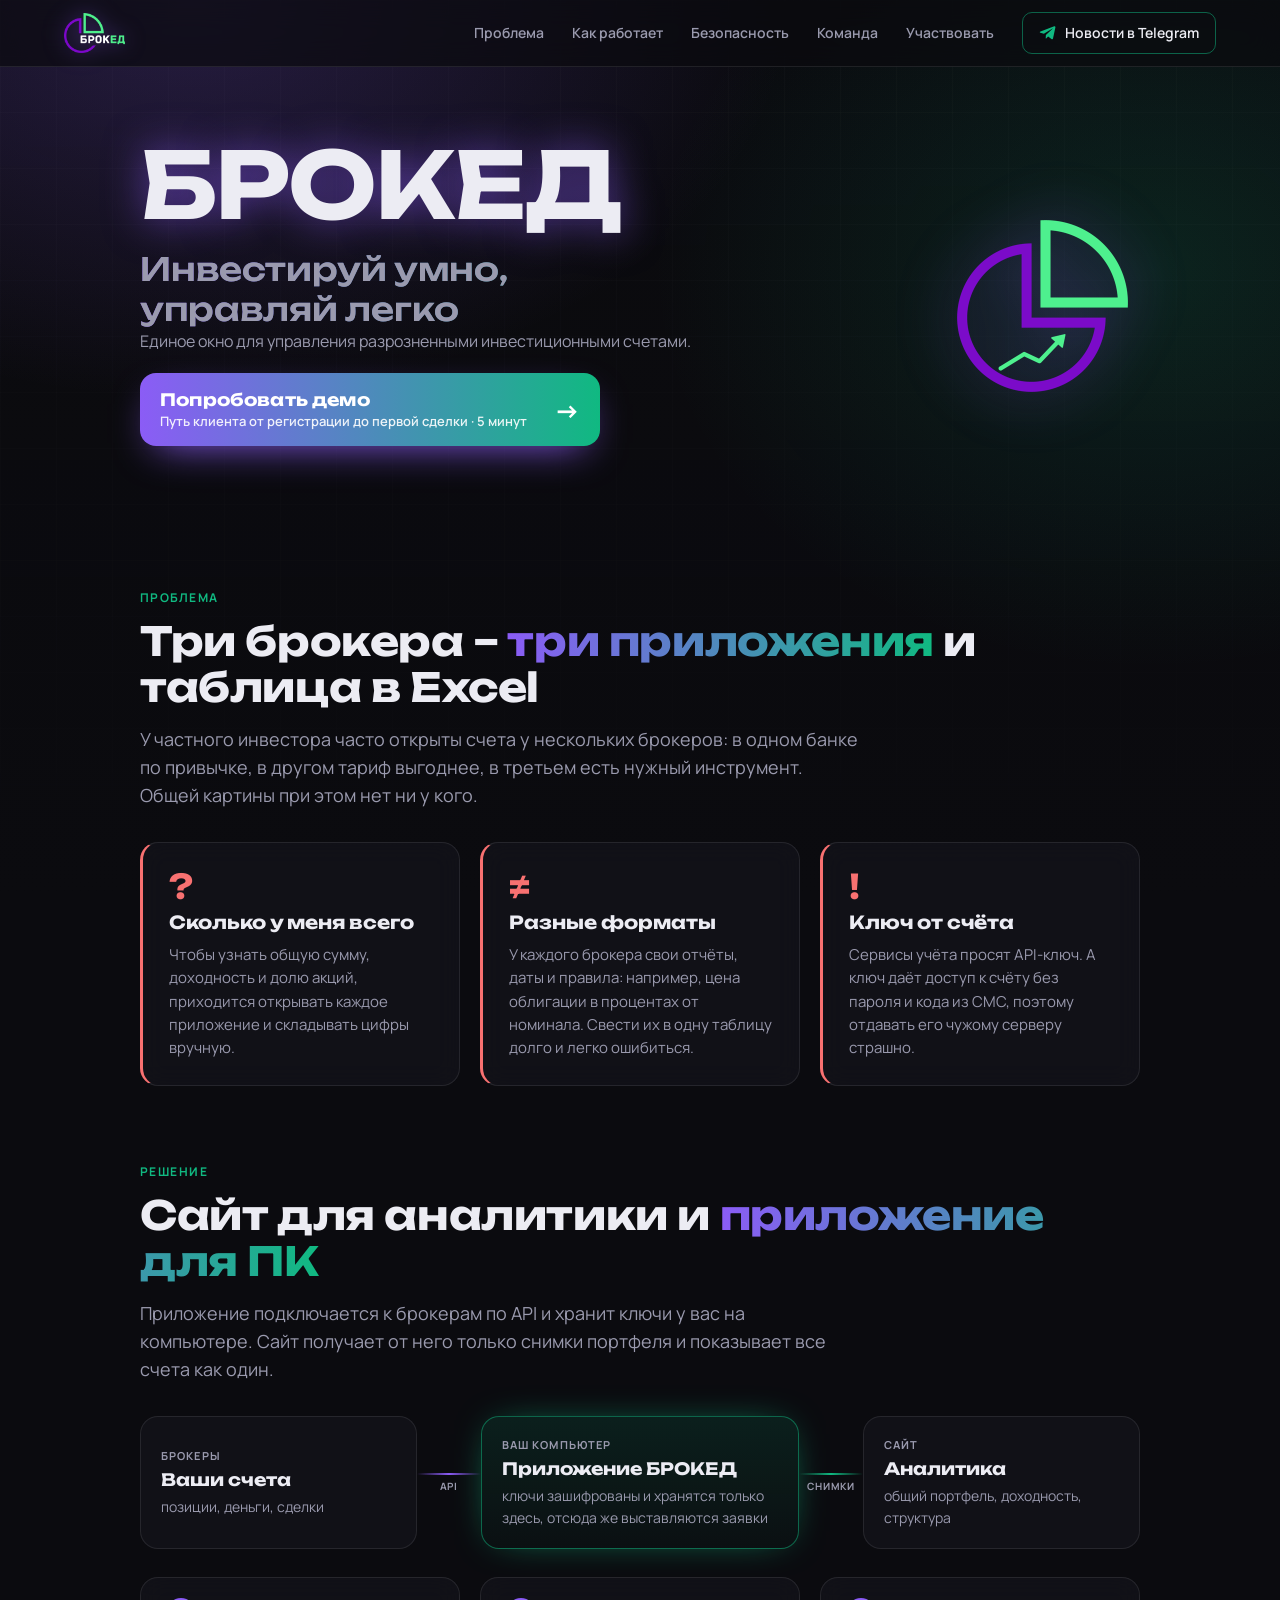
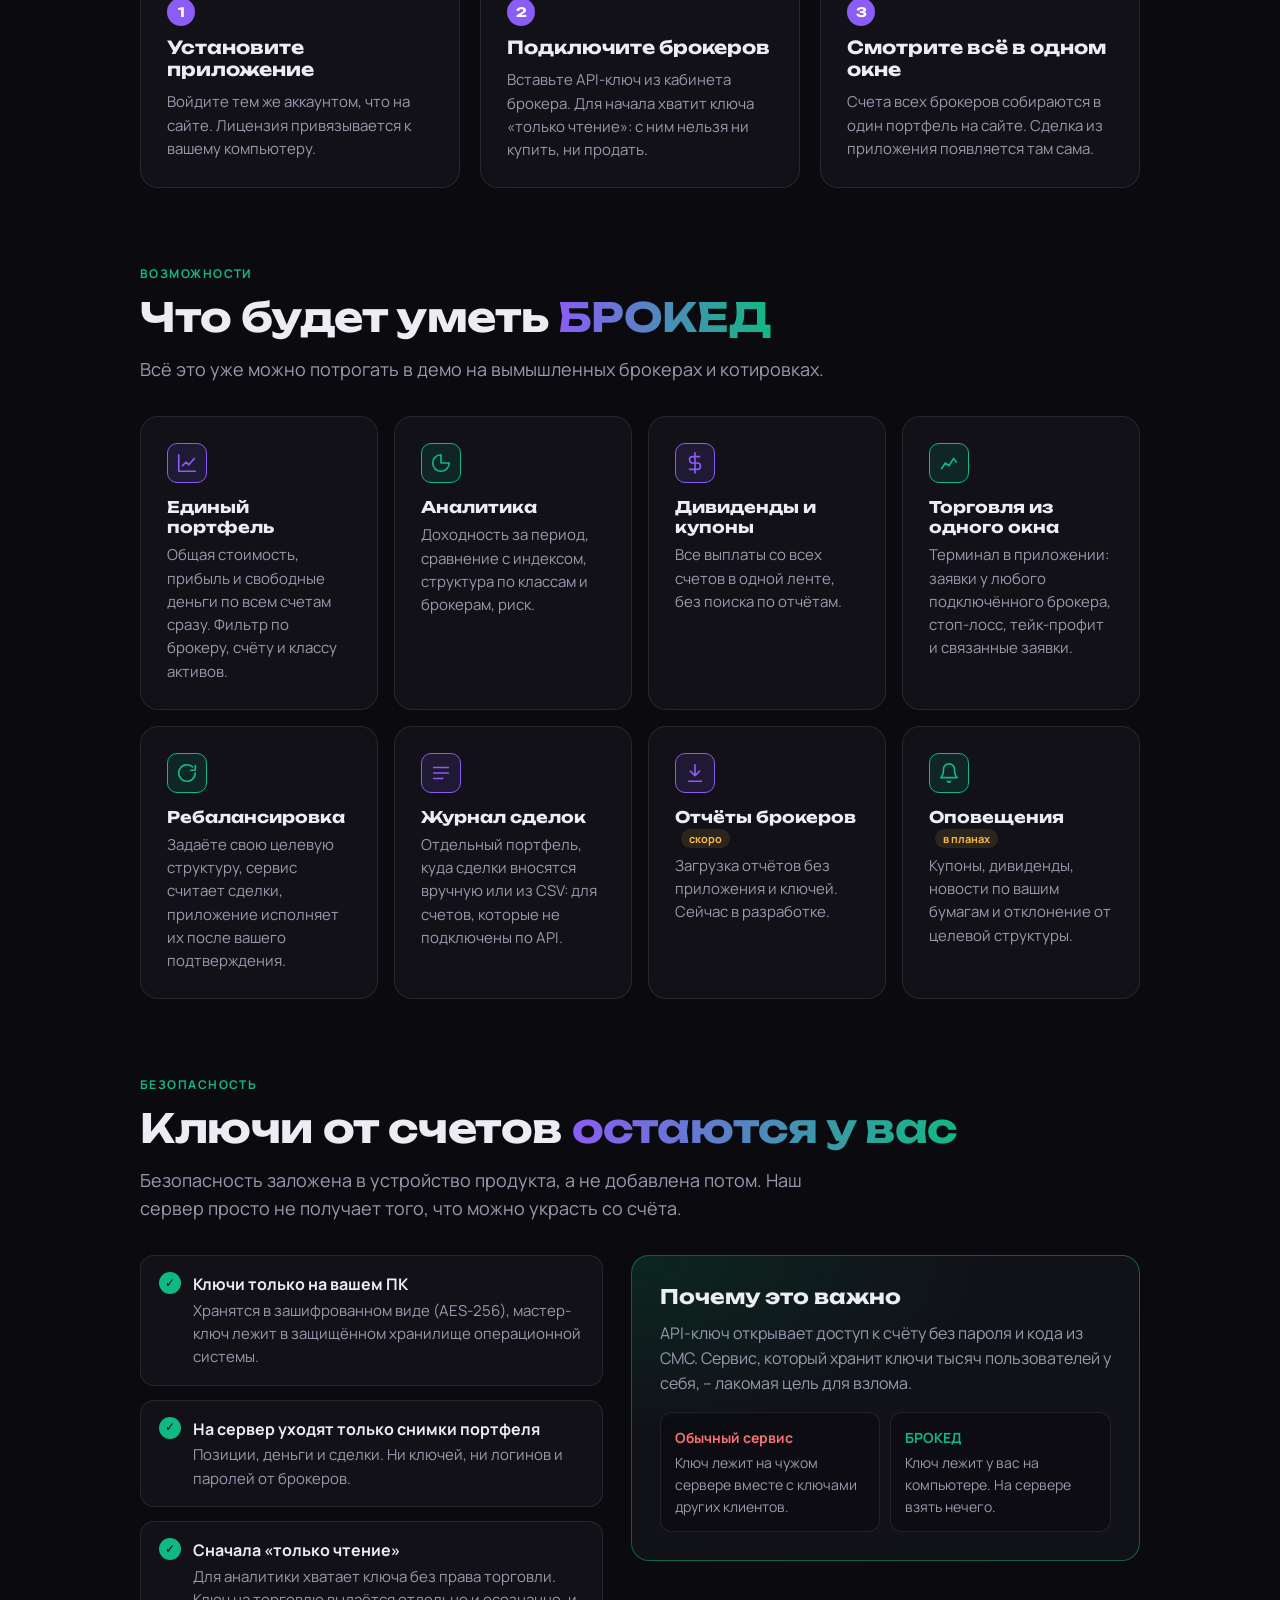
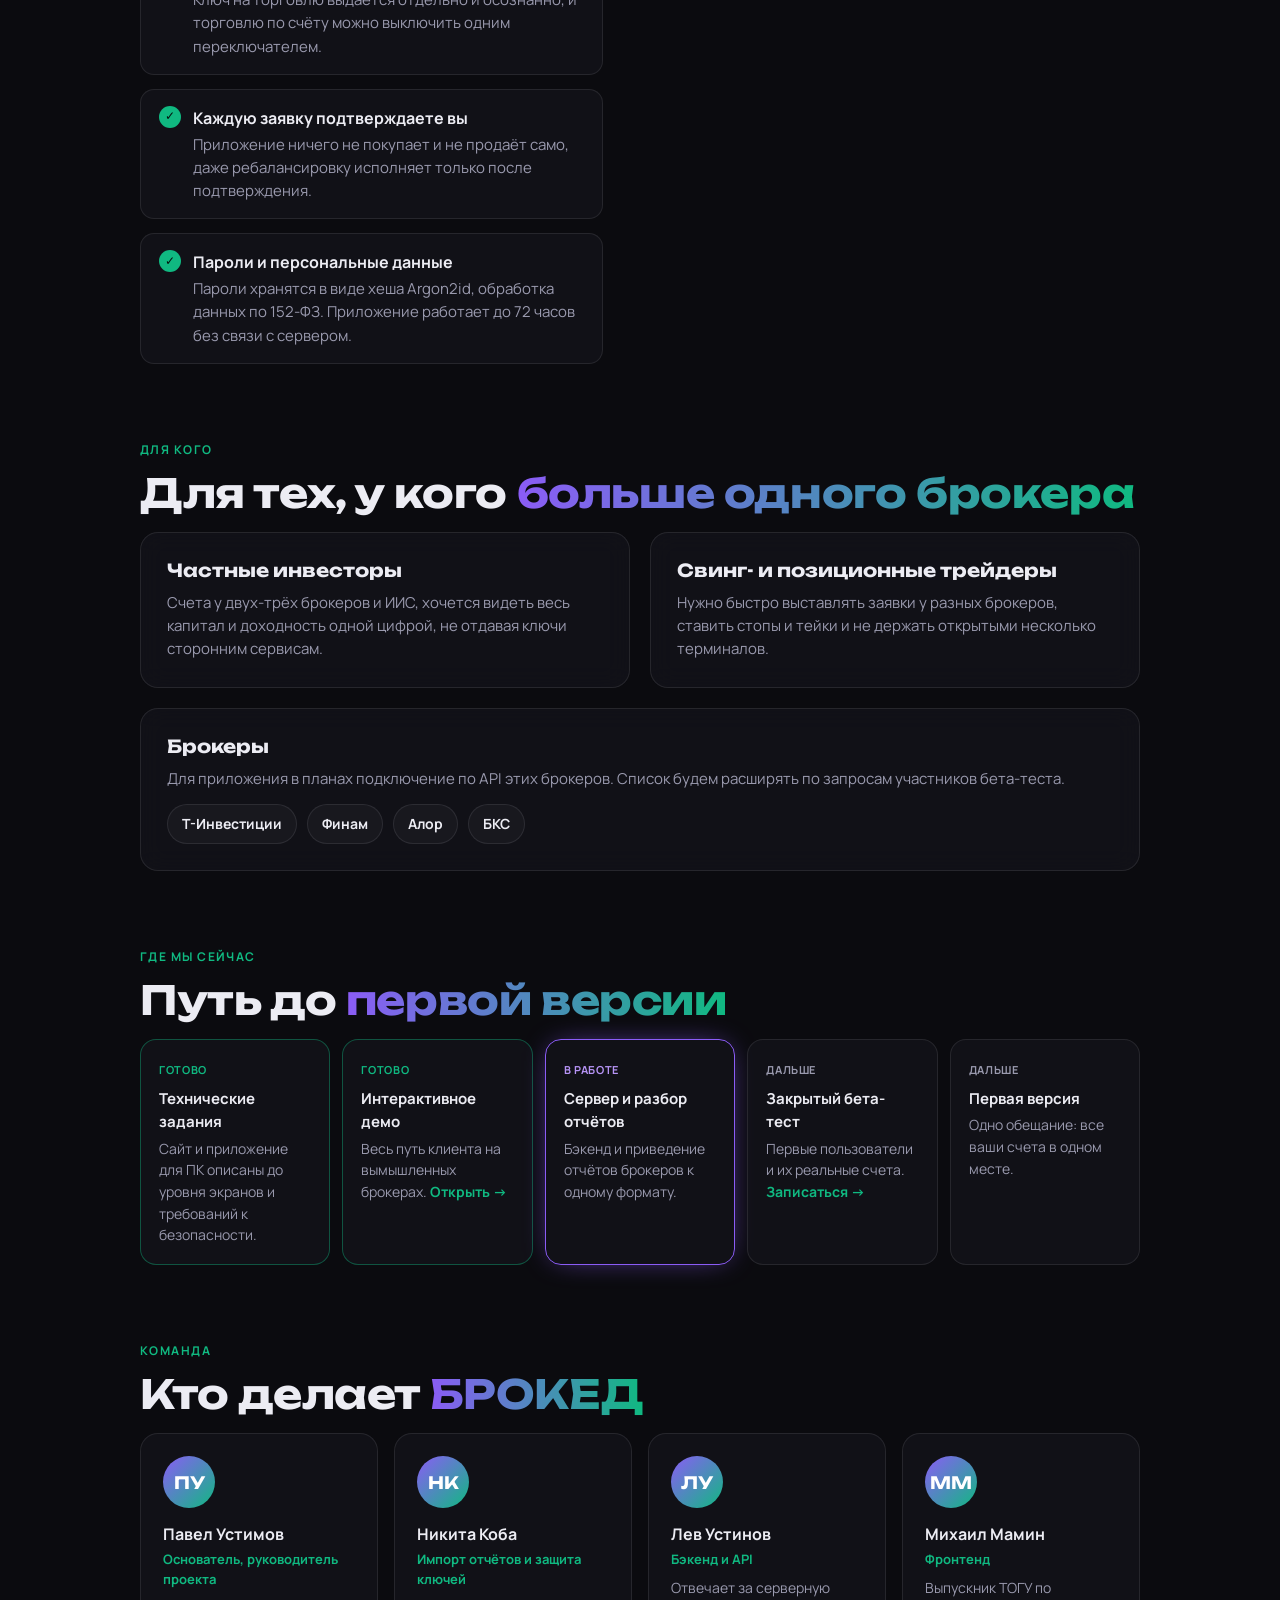
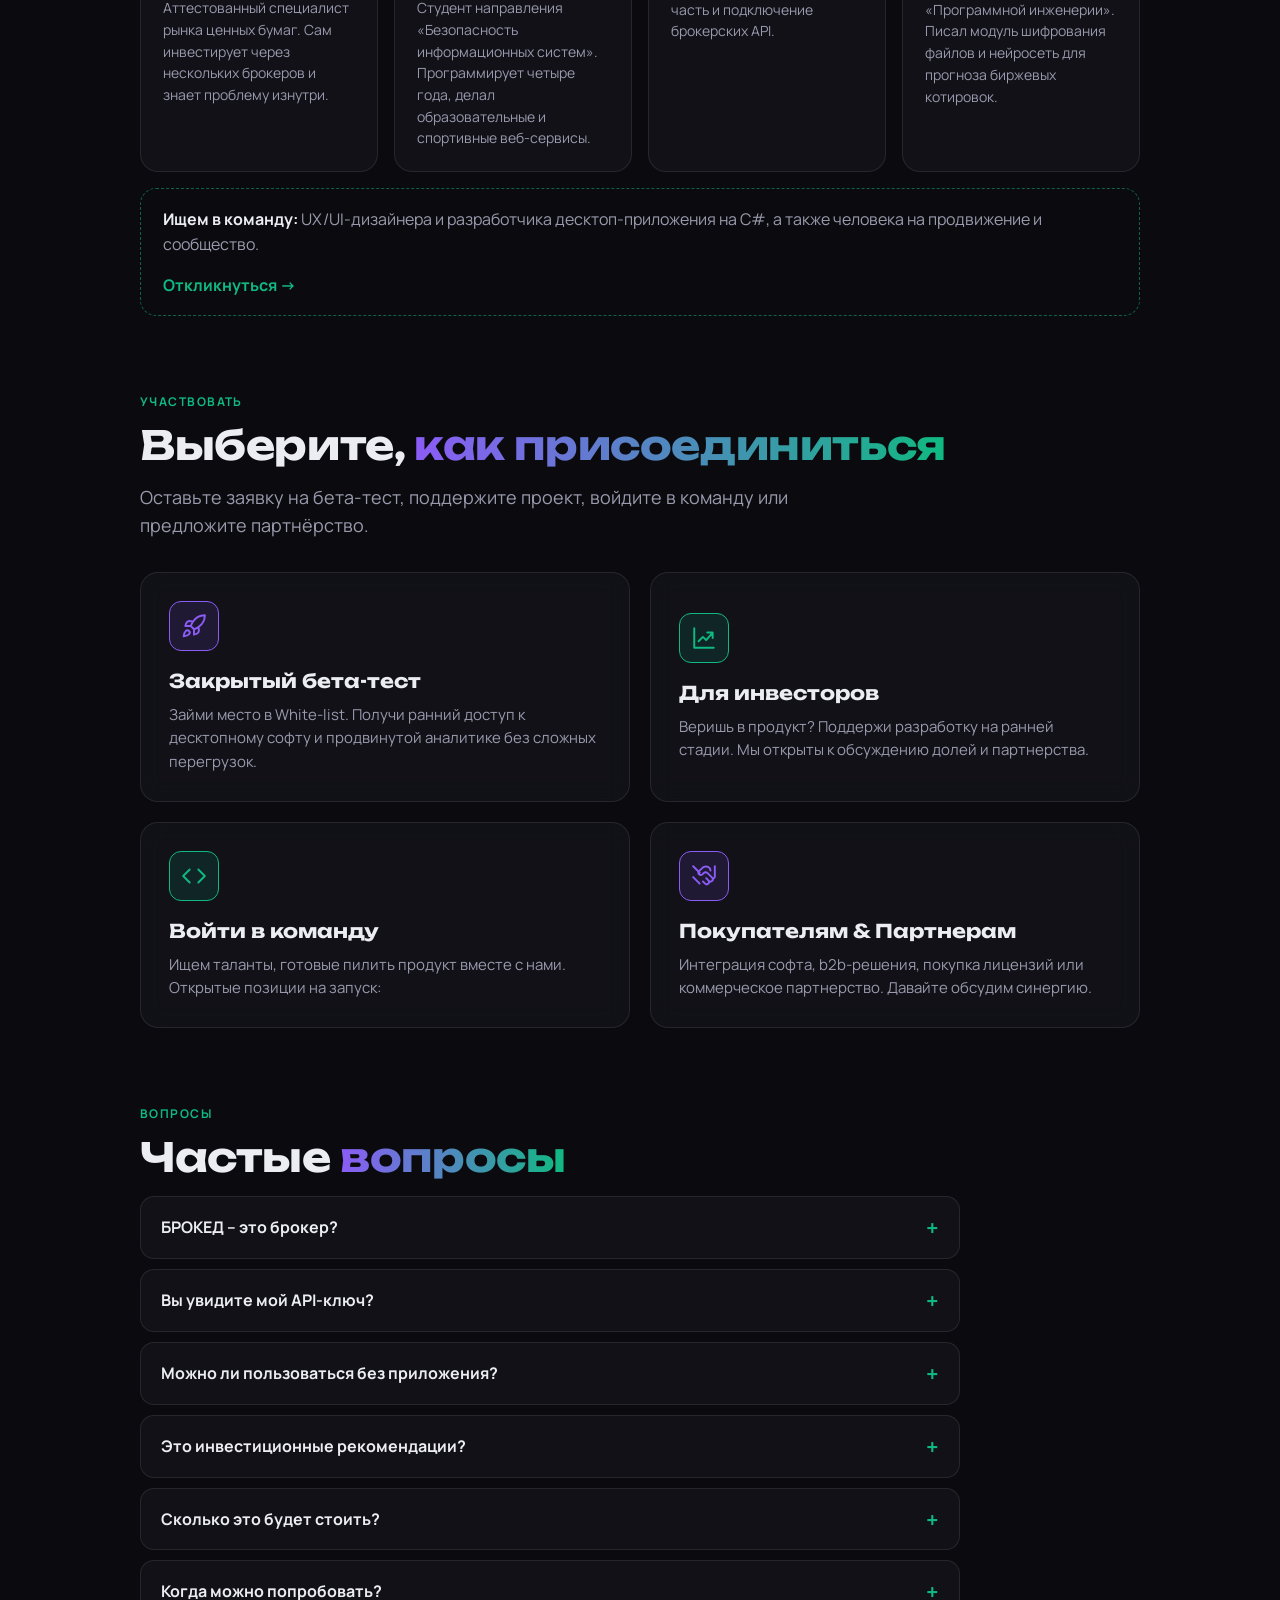
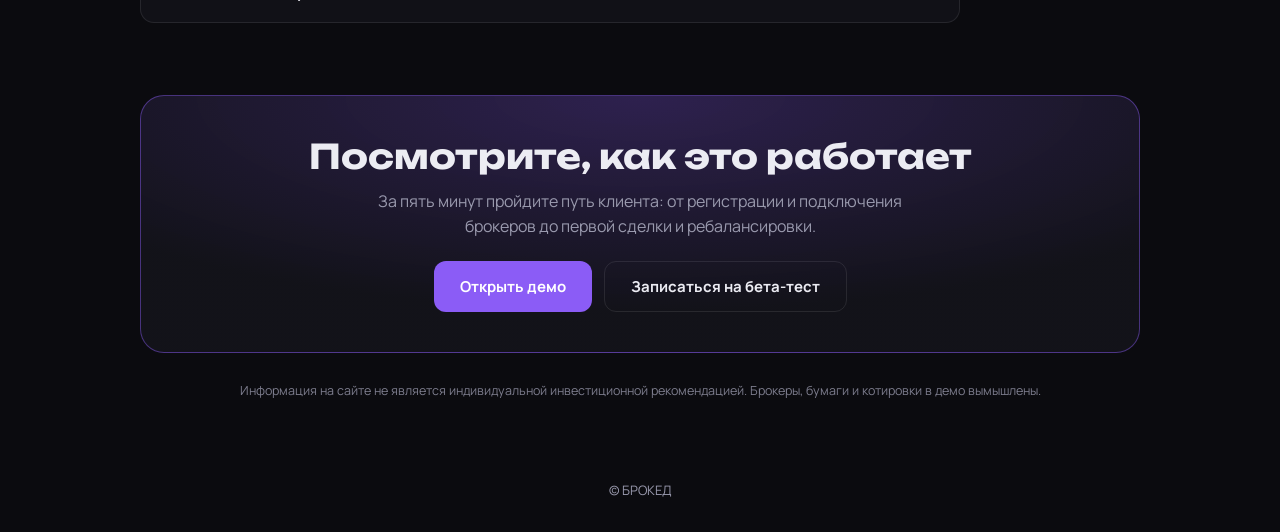
==== commit e156c328: "Лендинг: актуальный состав команды Co-Authored-By: Claude Opus 5.5 <noreply@anthropic.com> Claude-Se" ====
--- a/index.html
+++ b/index.html
@@ -264,11 +264,11 @@
     <h2>Кто делает <em>БРОКЕД</em></h2>
     <div class="team">
       <div class="person"><span class="ava">ПУ</span><b>Павел Устимов</b><span class="role">Основатель, руководитель проекта</span><p>Аттестованный специалист рынка ценных бумаг. Сам инвестирует через нескольких брокеров и знает проблему изнутри.</p></div>
-      <div class="person"><span class="ava">НК</span><b>Никита Коба</b><span class="role">Бэкенд и импорт отчётов</span><p>Программирует четыре года, делал образовательные и спортивные веб-сервисы.</p></div>
-      <div class="person"><span class="ava">ММ</span><b>Михаил Мамин</b><span class="role">Фронтенд</span><p>Писал модуль шифрования файлов и нейросеть для прогноза биржевых котировок.</p></div>
-      <div class="person"><span class="ava">СЛ</span><b>Станислав Ляшенко</b><span class="role">UX/UI-дизайн</span><p>Пять лет в UX/UI, член Союза дизайнеров России, преподаёт дизайн интерфейсов.</p></div>
-    </div>
-    <div class="hire"><p><b>Ищем в команду:</b> разработчиков десктоп-приложения на C#, бэкенда и фронтенда, DevOps-инженера и человека на продвижение и сообщество.</p><button class="lnk" data-open="m-team">Откликнуться →</button></div>
+      <div class="person"><span class="ava">НК</span><b>Никита Коба</b><span class="role">Импорт отчётов и защита ключей</span><p>Студент направления «Безопасность информационных систем». Программирует четыре года, делал образовательные и спортивные веб-сервисы.</p></div>
+      <div class="person"><span class="ava">ЛУ</span><b>Лев Устинов</b><span class="role">Бэкенд и API</span><p>Отвечает за серверную часть и подключение брокерских API.</p></div>
+      <div class="person"><span class="ava">ММ</span><b>Михаил Мамин</b><span class="role">Фронтенд</span><p>Выпускник ТОГУ по «Программной инженерии». Писал модуль шифрования файлов и нейросеть для прогноза биржевых котировок.</p></div>
+    </div>
+    <div class="hire"><p><b>Ищем в команду:</b> UX/UI-дизайнера и разработчика десктоп-приложения на C#, а также человека на продвижение и сообщество.</p><button class="lnk" data-open="m-team">Откликнуться →</button></div>
   </section>
 
   <section class="sec" id="join">
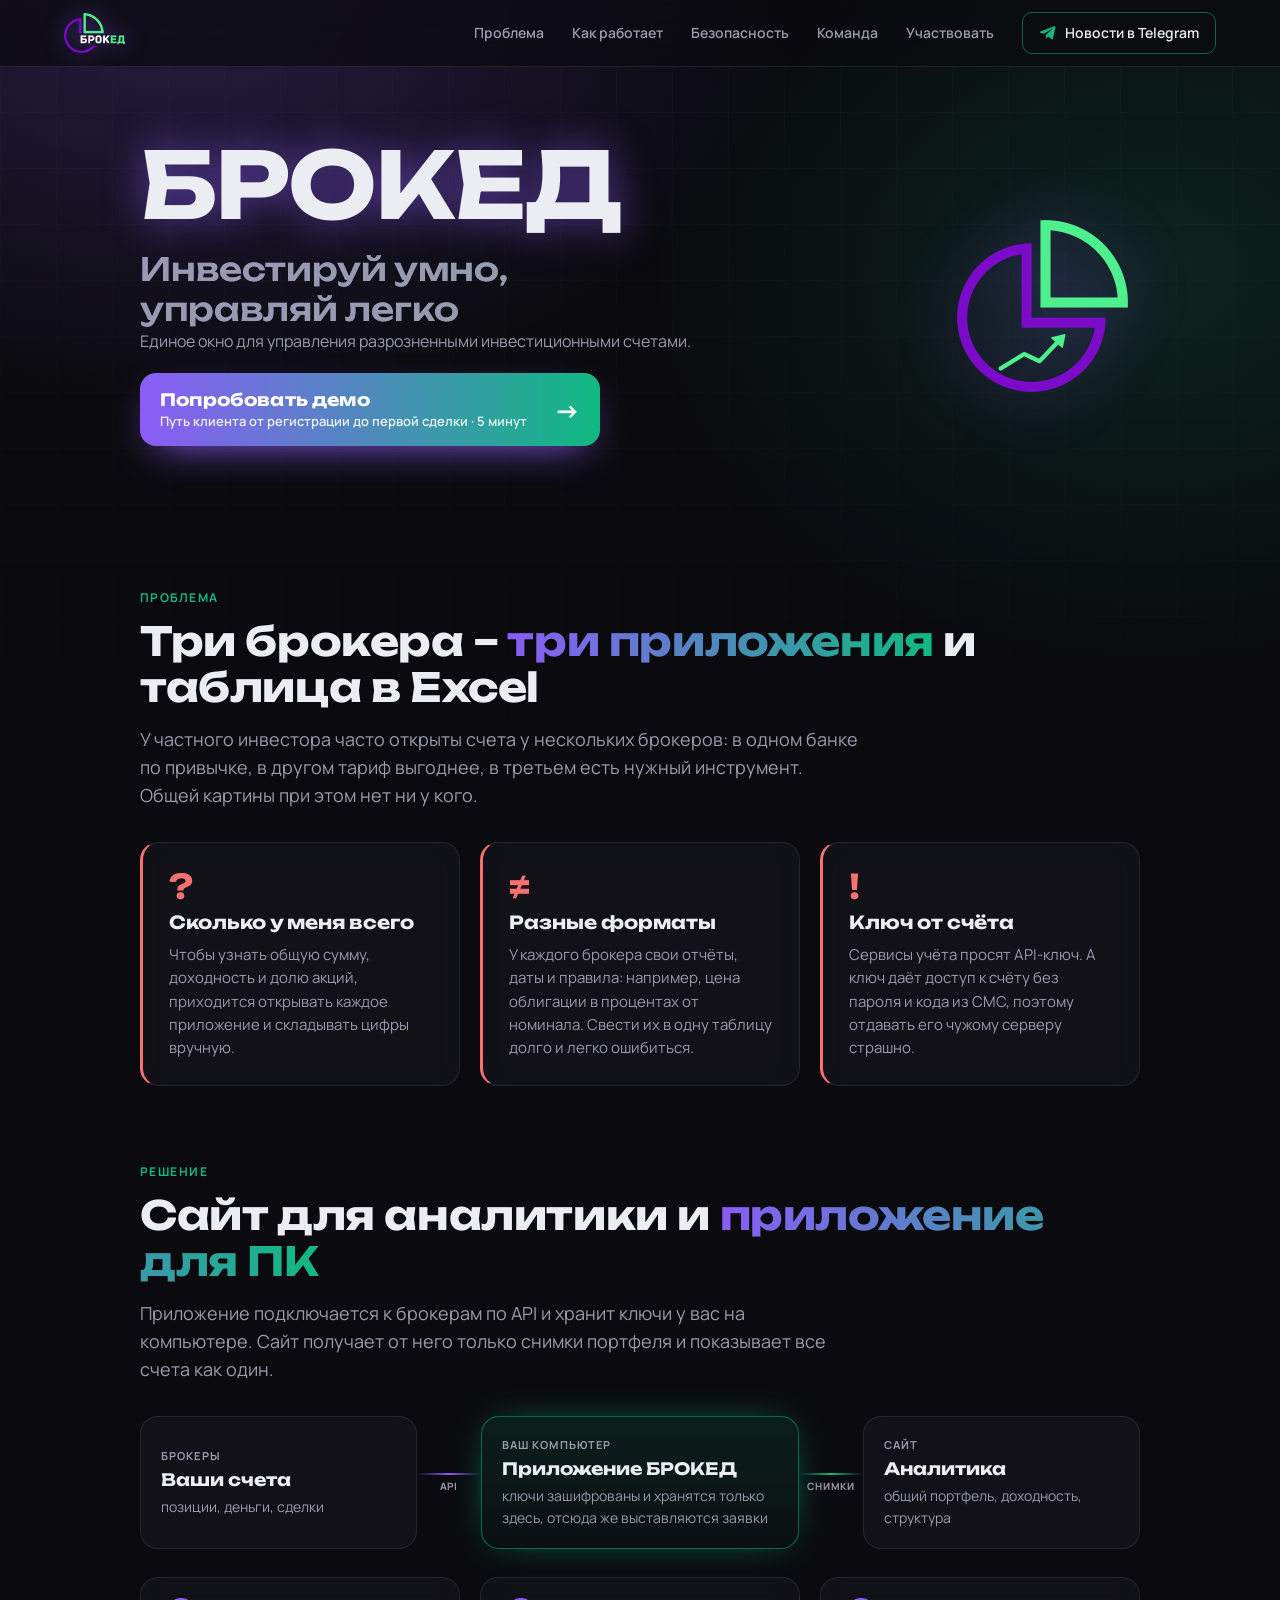
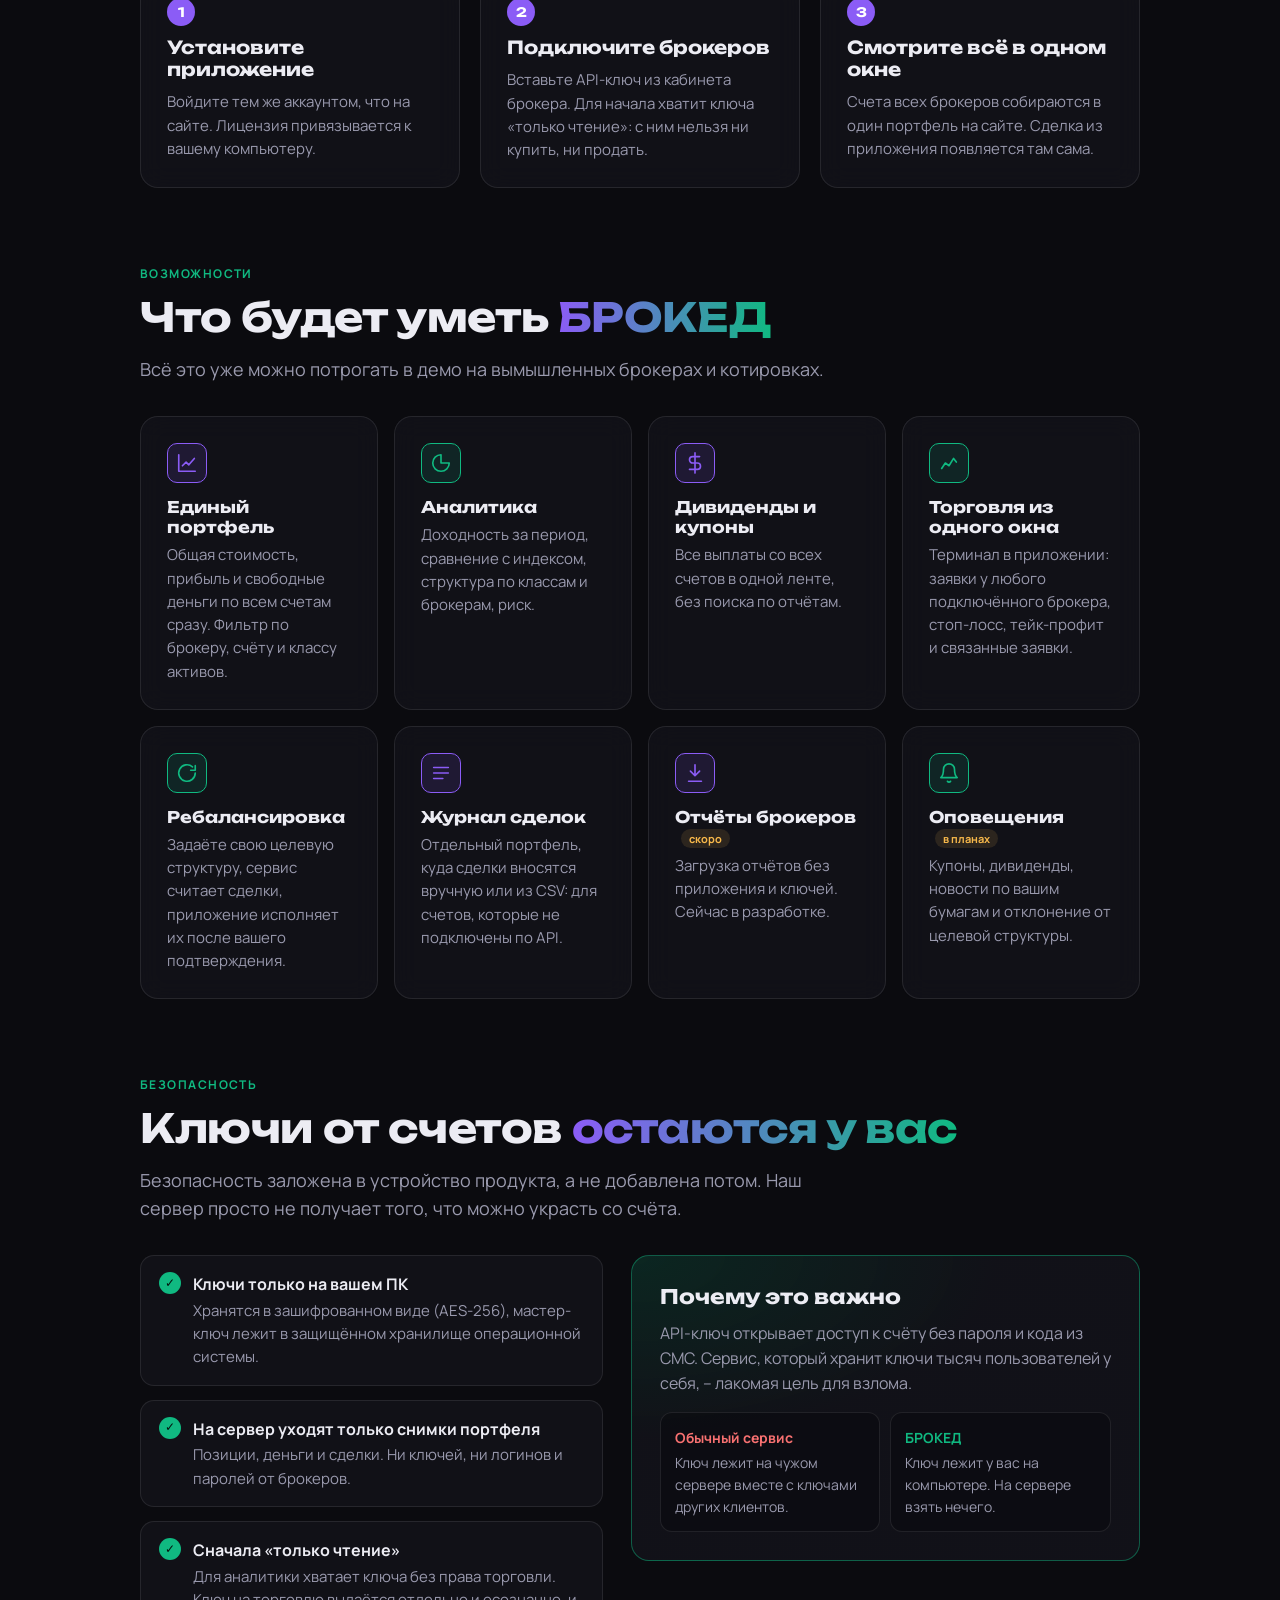
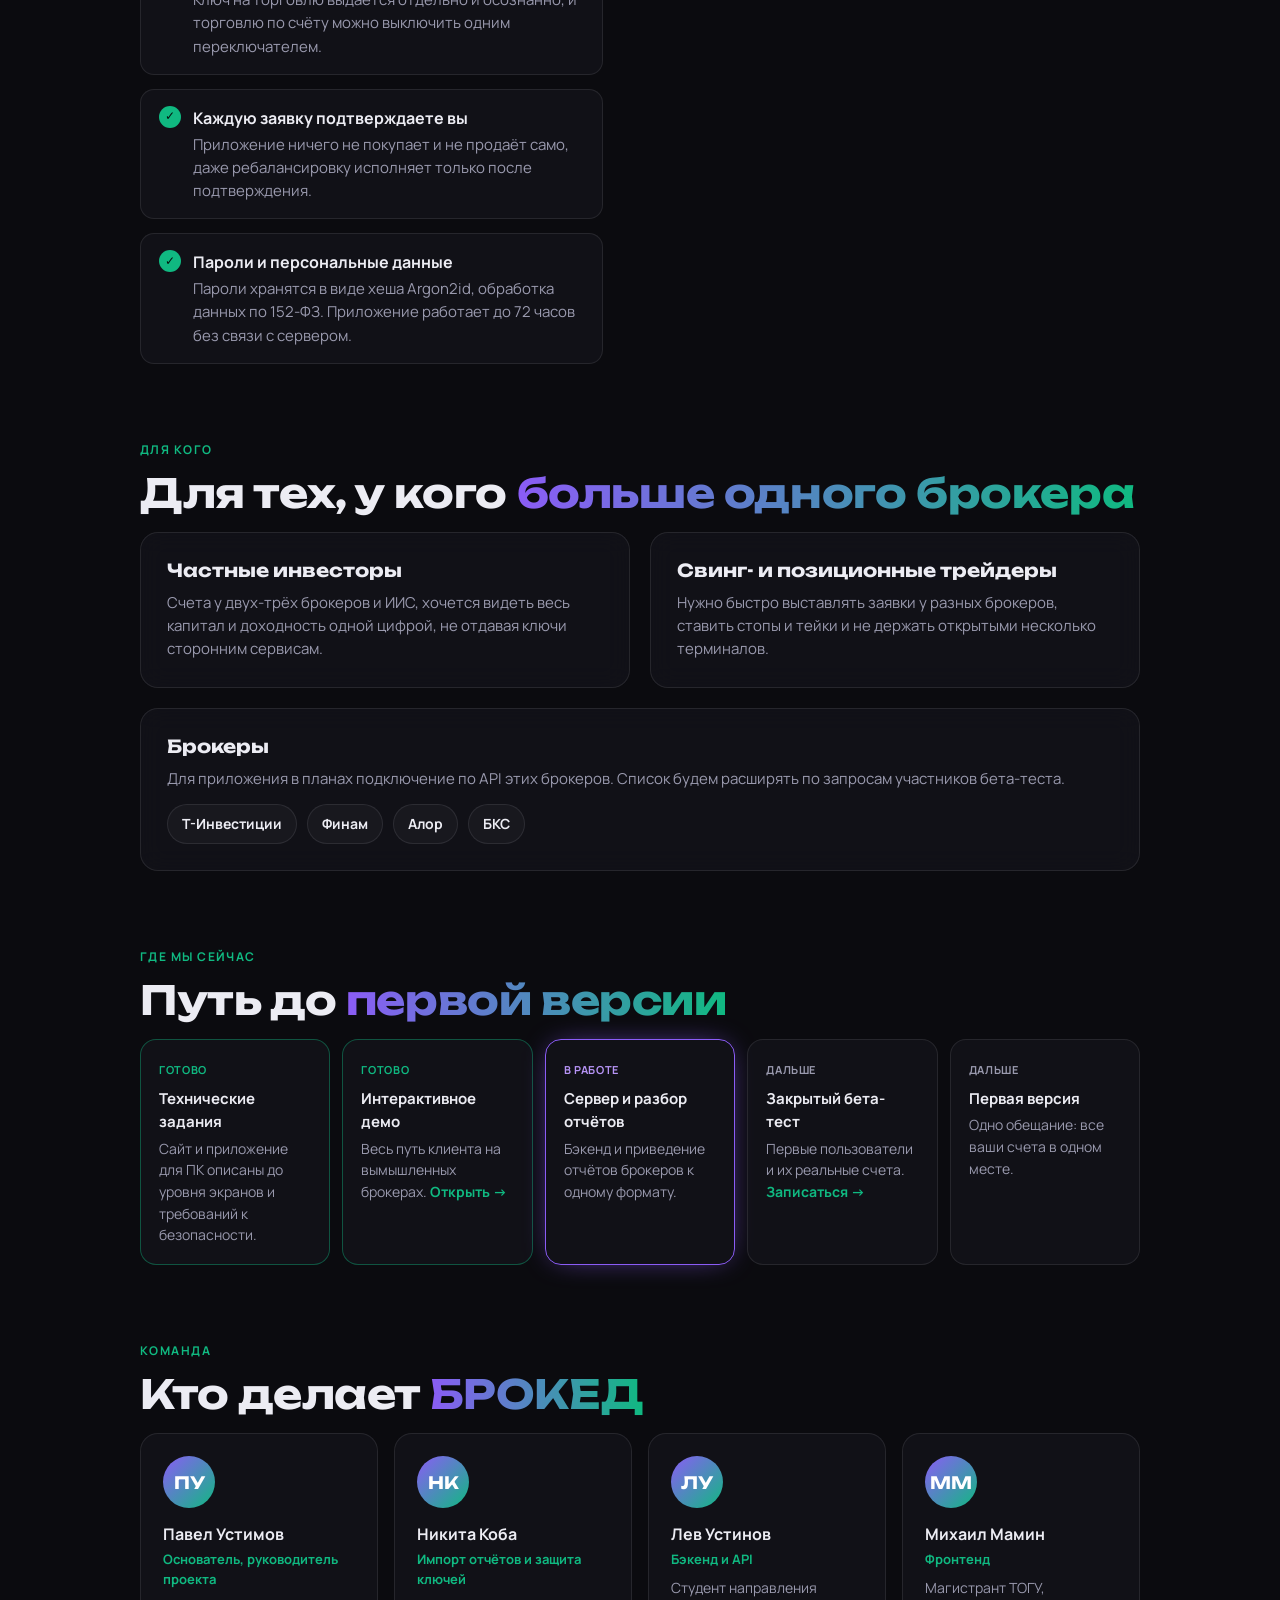
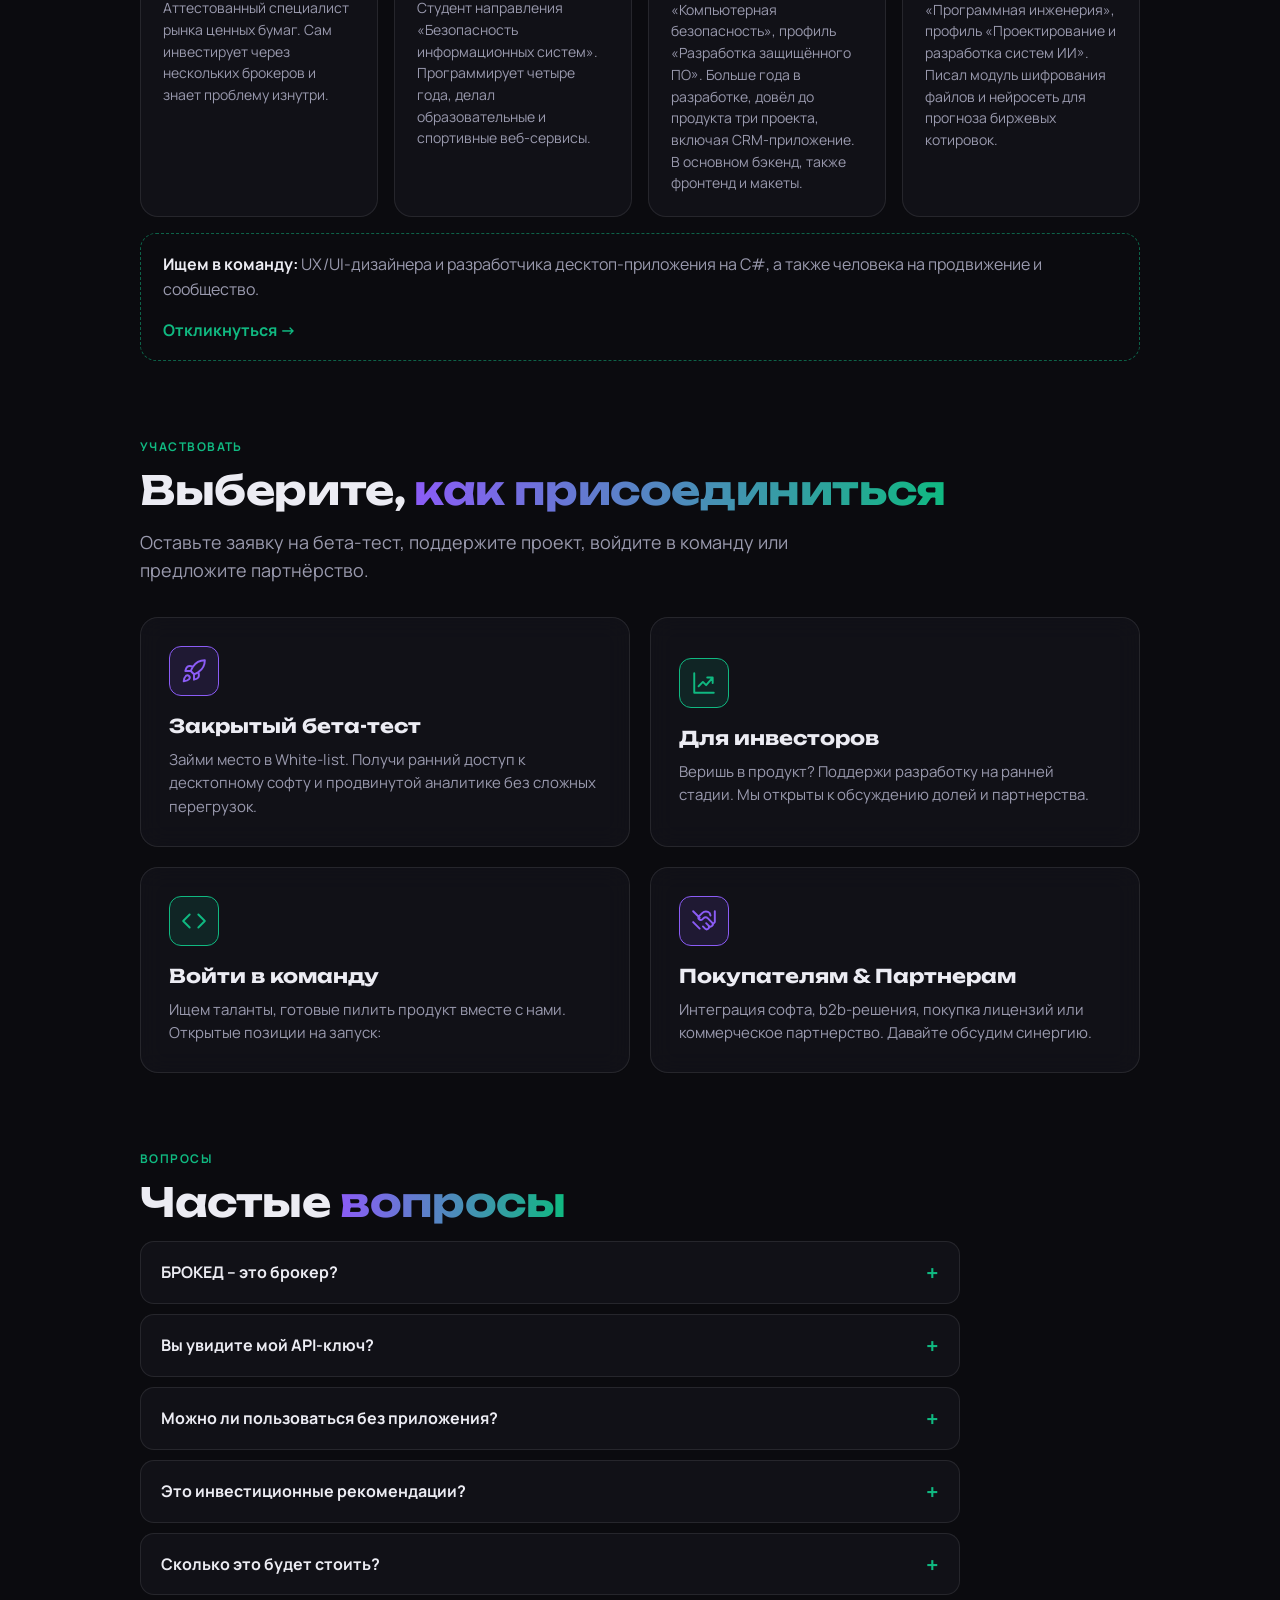
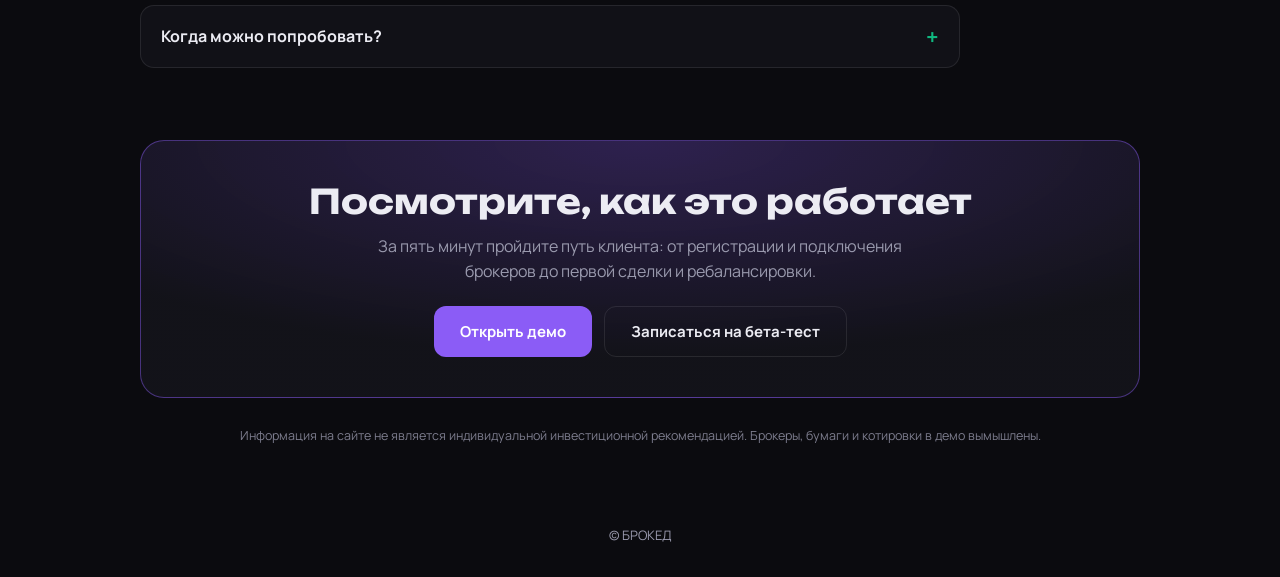
==== commit 3328faf6: "Демо: отзыв в финале; лендинг: описания команды Co-Authored-By: Claude Opus 5.5 <noreply@anthropic.c" ====
--- a/index.html
+++ b/index.html
@@ -265,8 +265,8 @@
     <div class="team">
       <div class="person"><span class="ava">ПУ</span><b>Павел Устимов</b><span class="role">Основатель, руководитель проекта</span><p>Аттестованный специалист рынка ценных бумаг. Сам инвестирует через нескольких брокеров и знает проблему изнутри.</p></div>
       <div class="person"><span class="ava">НК</span><b>Никита Коба</b><span class="role">Импорт отчётов и защита ключей</span><p>Студент направления «Безопасность информационных систем». Программирует четыре года, делал образовательные и спортивные веб-сервисы.</p></div>
-      <div class="person"><span class="ava">ЛУ</span><b>Лев Устинов</b><span class="role">Бэкенд и API</span><p>Отвечает за серверную часть и подключение брокерских API.</p></div>
-      <div class="person"><span class="ava">ММ</span><b>Михаил Мамин</b><span class="role">Фронтенд</span><p>Выпускник ТОГУ по «Программной инженерии». Писал модуль шифрования файлов и нейросеть для прогноза биржевых котировок.</p></div>
+      <div class="person"><span class="ava">ЛУ</span><b>Лев Устинов</b><span class="role">Бэкенд и API</span><p>Студент направления «Компьютерная безопасность», профиль «Разработка защищённого ПО». Больше года в разработке, довёл до продукта три проекта, включая CRM-приложение. В основном бэкенд, также фронтенд и макеты.</p></div>
+      <div class="person"><span class="ava">ММ</span><b>Михаил Мамин</b><span class="role">Фронтенд</span><p>Магистрант ТОГУ, «Программная инженерия», профиль «Проектирование и разработка систем ИИ». Писал модуль шифрования файлов и нейросеть для прогноза биржевых котировок.</p></div>
     </div>
     <div class="hire"><p><b>Ищем в команду:</b> UX/UI-дизайнера и разработчика десктоп-приложения на C#, а также человека на продвижение и сообщество.</p><button class="lnk" data-open="m-team">Откликнуться →</button></div>
   </section>
